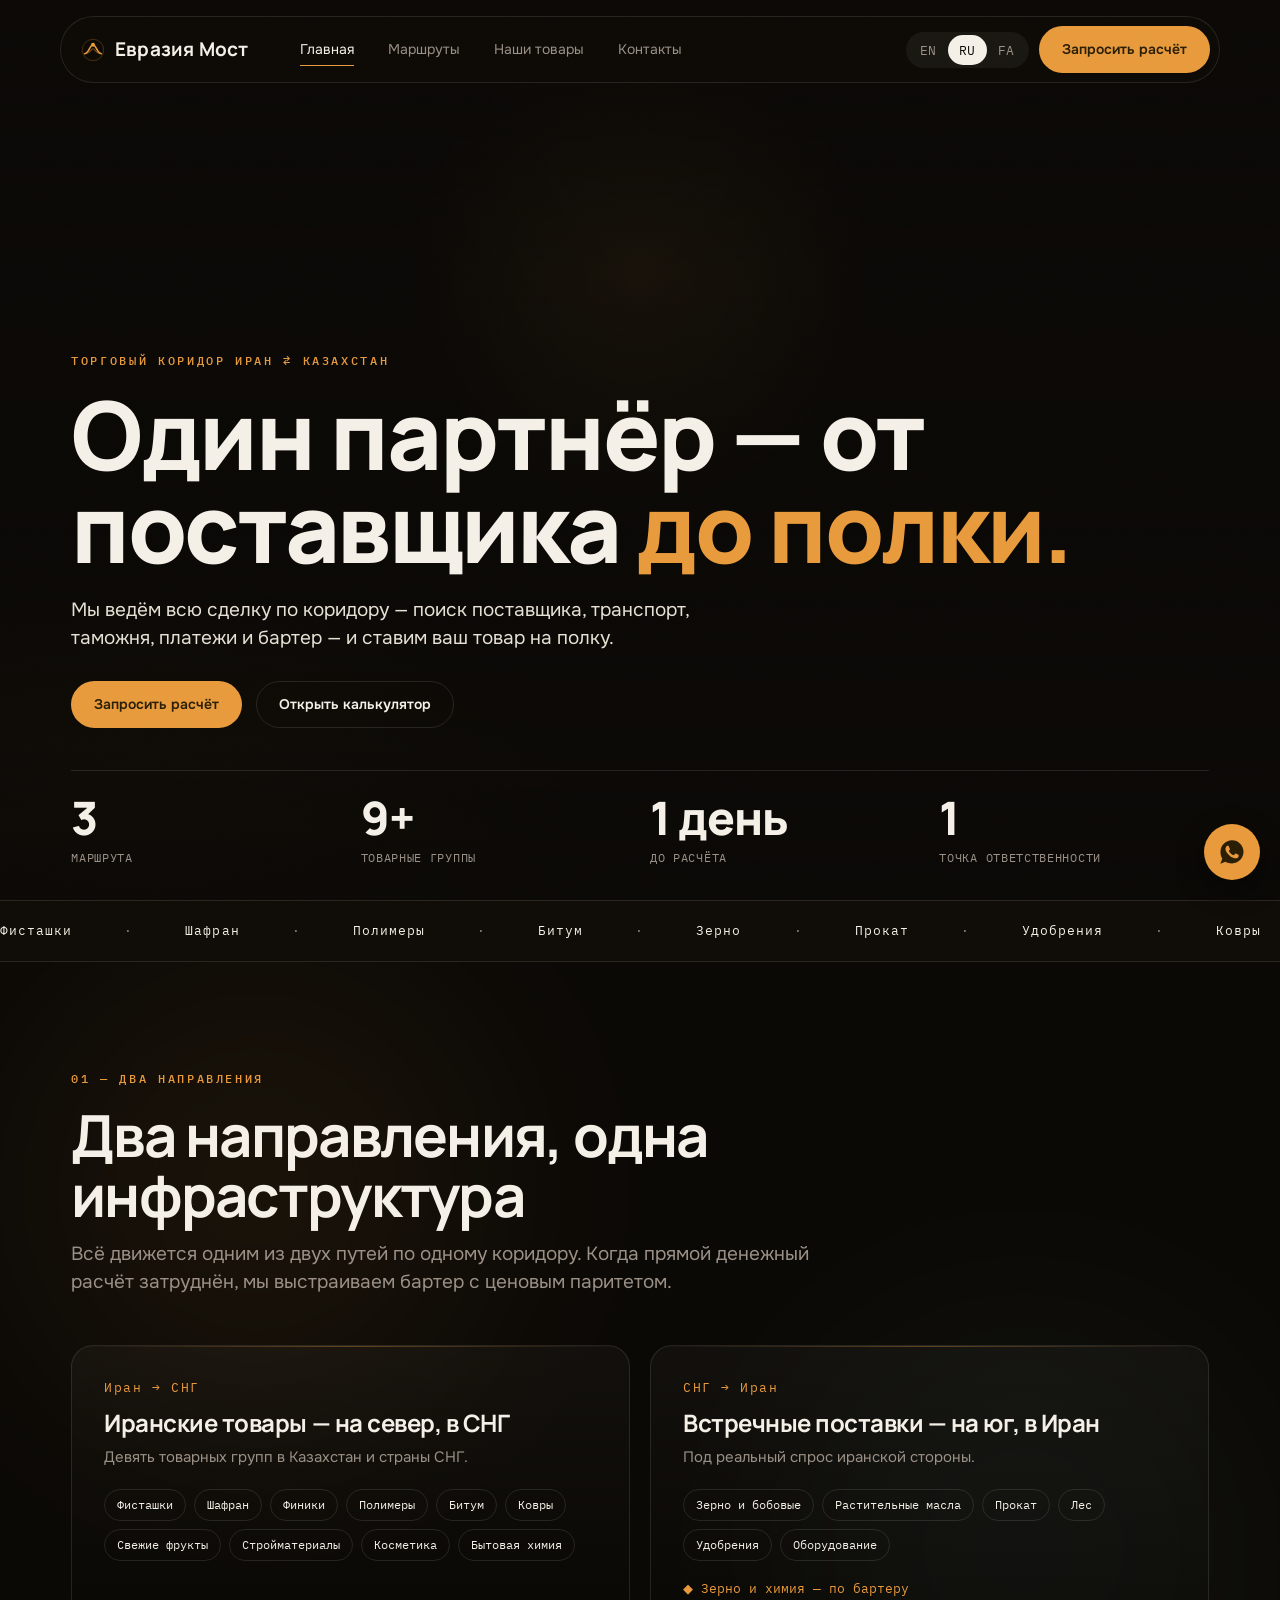
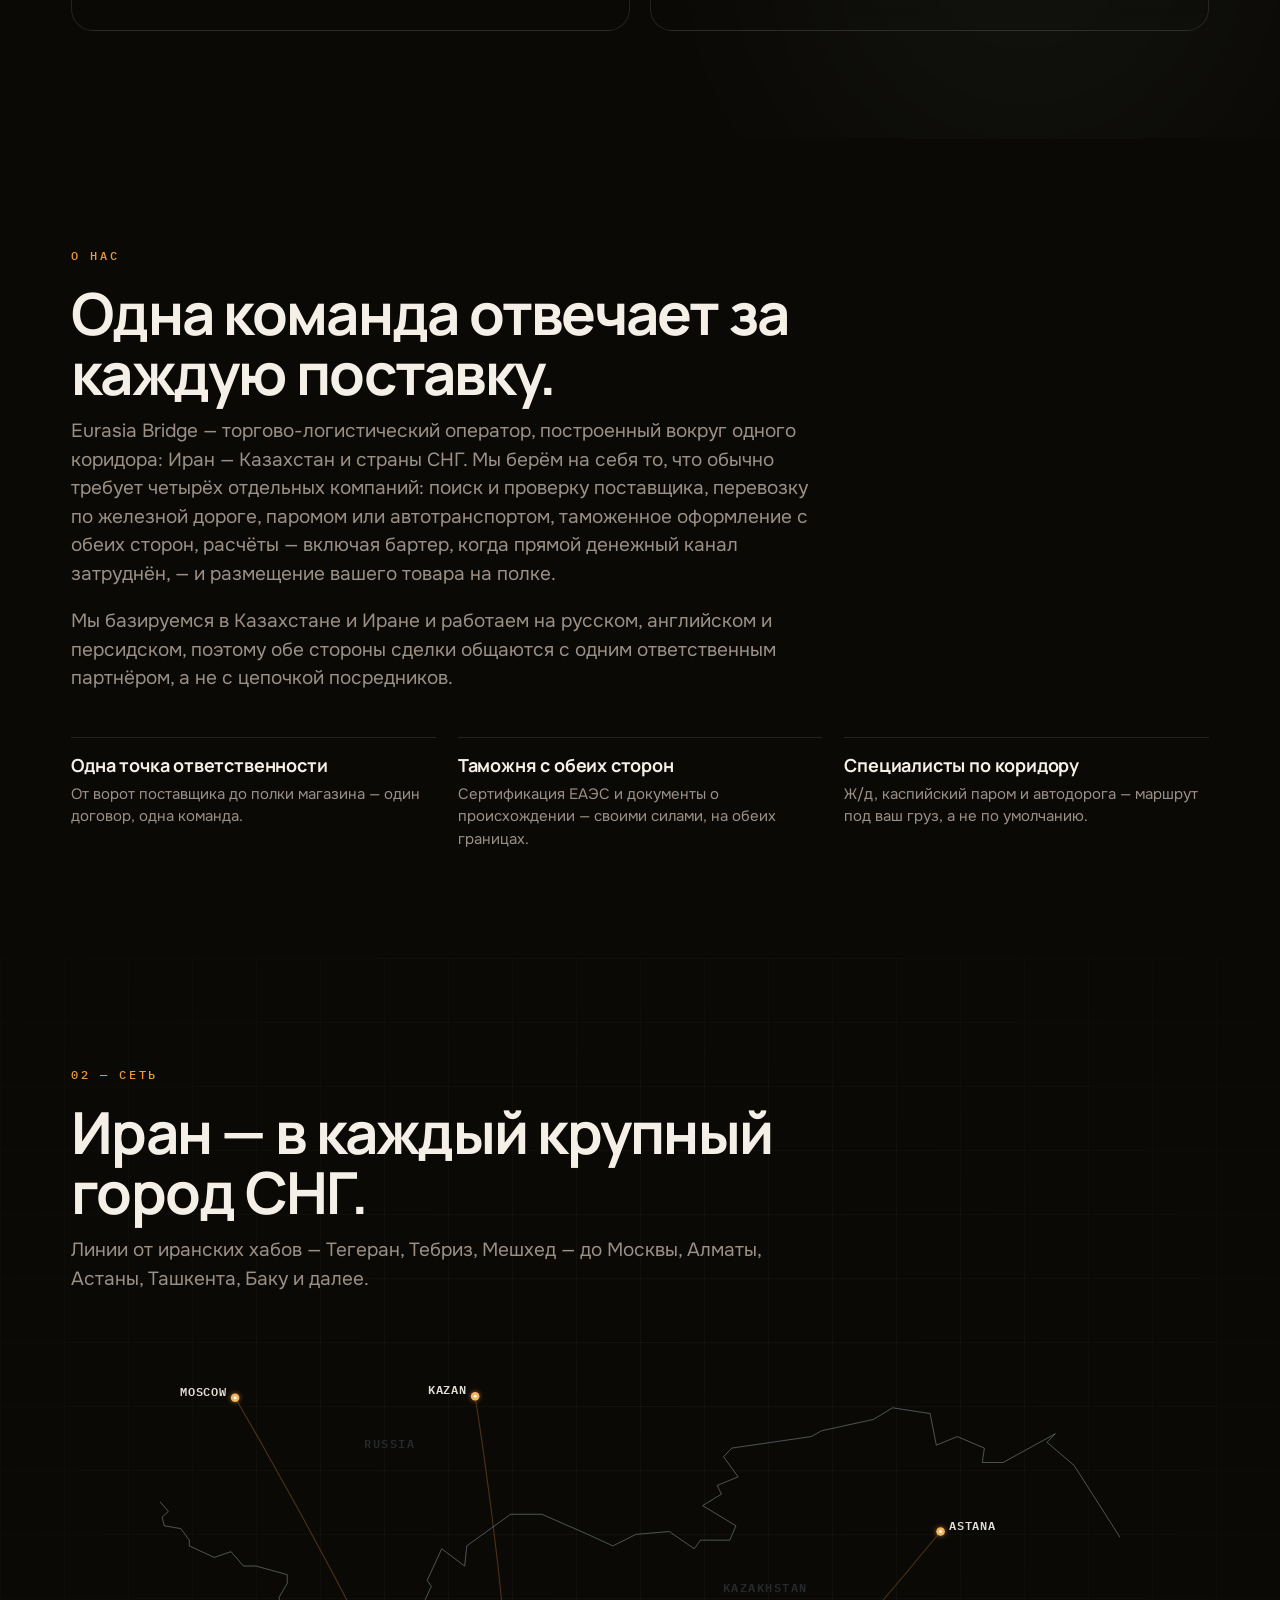
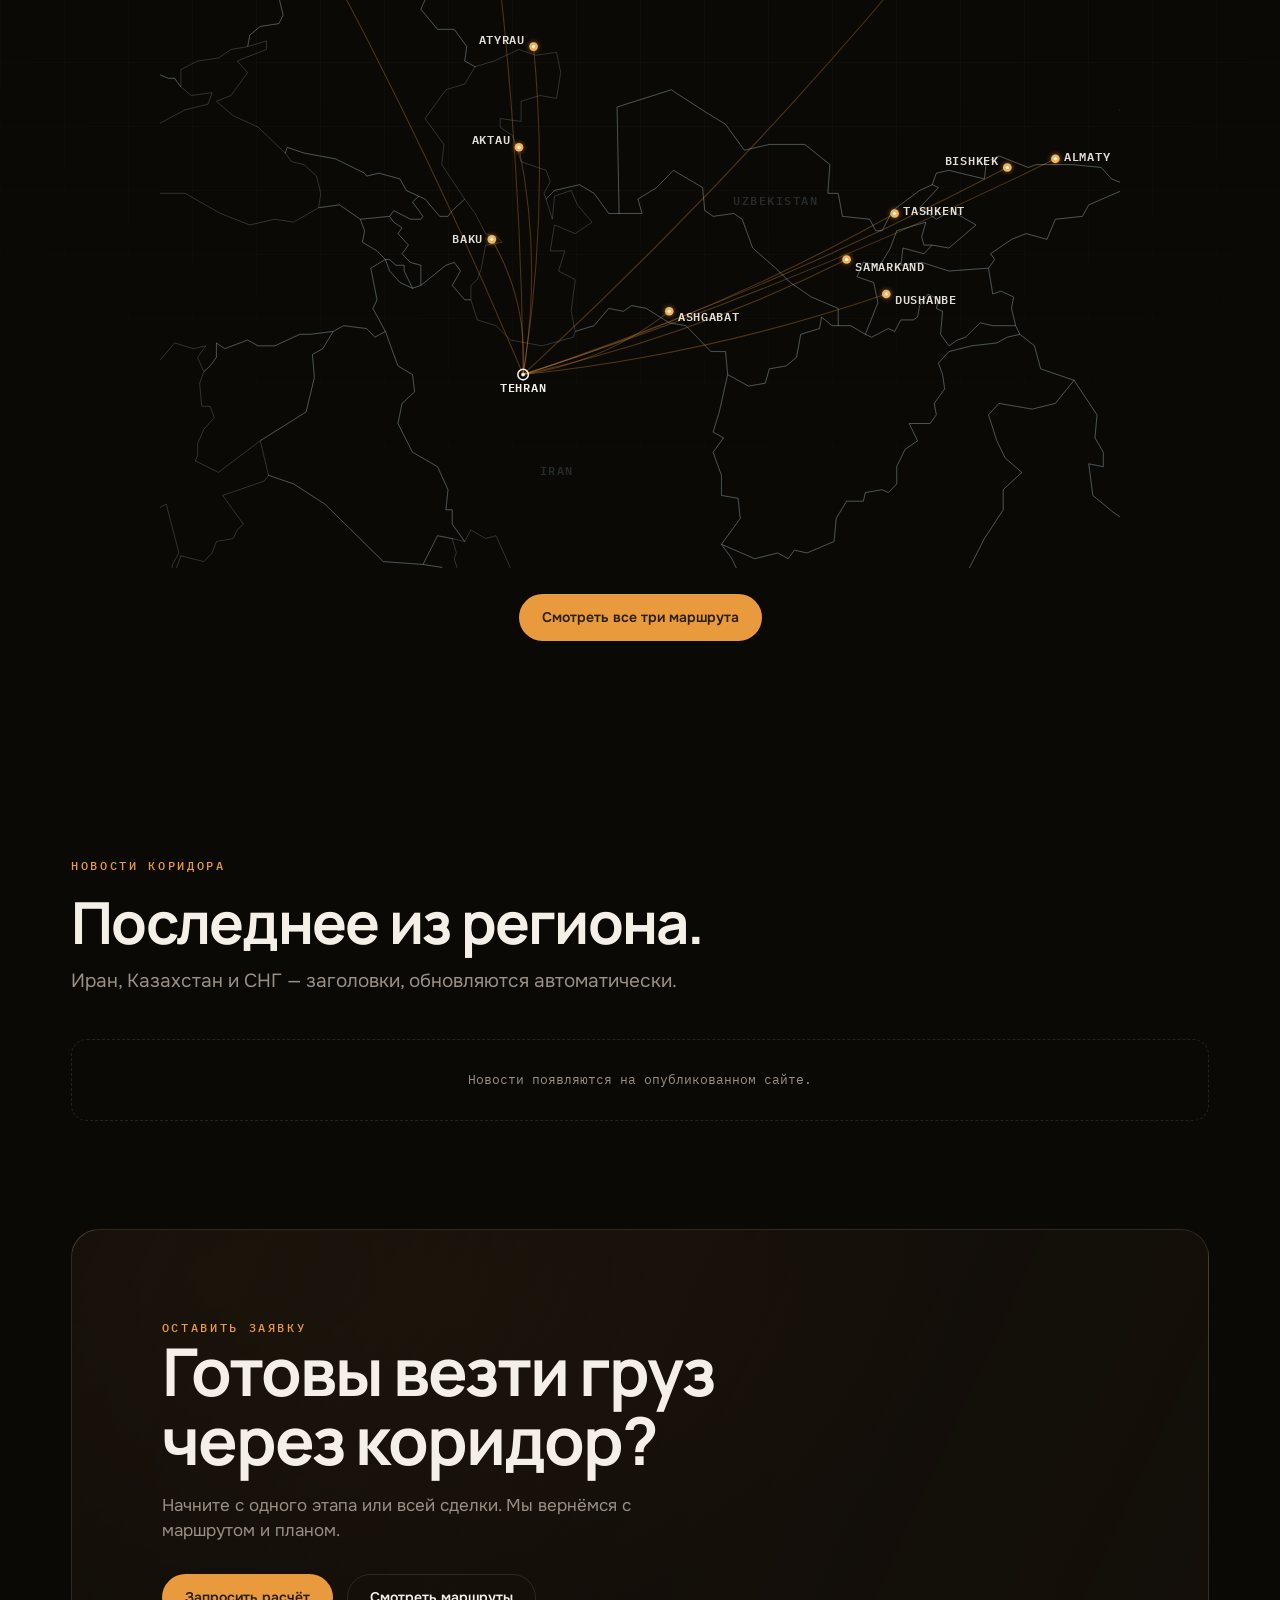
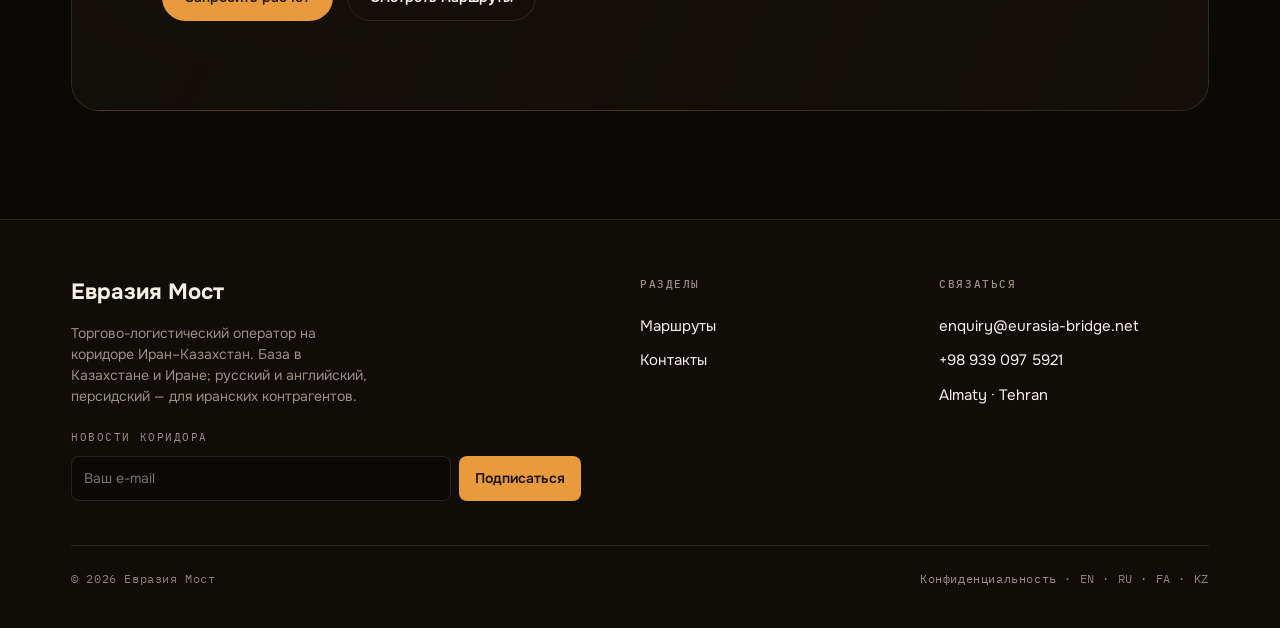
==== index.html @ a3f91464 "Remove Aktau from footer locations line (kept on routes map as ferry port)" ====
<!doctype html>
<html lang="en" dir="ltr">
<head>
<meta charset="utf-8" />
<meta name="viewport" content="width=device-width, initial-scale=1" />
<title>Eurasia Bridge — Iran ⇄ Kazakhstan trade corridor</title>
<meta name="description" content="Eurasia Bridge — trade & logistics operator on the Iran–Kazakhstan corridor: sourcing, transport, customs, payment and barter, from supplier to shelf.">
<meta property="og:type" content="website">
<meta property="og:title" content="Eurasia Bridge — Iran ⇄ Kazakhstan trade corridor">
<meta property="og:description" content="Eurasia Bridge — trade & logistics operator on the Iran–Kazakhstan corridor: sourcing, transport, customs, payment and barter, from supplier to shelf.">
<meta property="og:locale" content="ru_RU">
<meta name="twitter:card" content="summary_large_image">
<meta property="og:url" content="https://eurasia-bridge.net/">
<link rel="canonical" href="https://eurasia-bridge.net/">
<meta property="og:image" content="https://eurasia-bridge.net/media/og-image.jpg">
<meta property="og:image:width" content="1200"><meta property="og:image:height" content="630">
<meta name="twitter:image" content="https://eurasia-bridge.net/media/og-image.jpg">
<link rel="icon" href="data:image/svg+xml,%3Csvg%20xmlns%3D%22http%3A%2F%2Fwww.w3.org%2F2000%2Fsvg%22%20viewBox%3D%220%200%2032%2032%22%3E%3Crect%20width%3D%2232%22%20height%3D%2232%22%20rx%3D%227%22%20fill%3D%22%230C0A08%22%2F%3E%3Cpath%20d%3D%22M5%2021%20C11%2021%2012%2010%2016%2010%20C20%2010%2021%2021%2027%2021%22%20stroke%3D%22%23E89A3C%22%20stroke-width%3D%222.4%22%20fill%3D%22none%22%20stroke-linecap%3D%22round%22%2F%3E%3Ccircle%20cx%3D%2216%22%20cy%3D%2210%22%20r%3D%222.6%22%20fill%3D%22%23E89A3C%22%2F%3E%3C%2Fsvg%3E">
<link rel="preconnect" href="https://fonts.googleapis.com">
<link rel="preconnect" href="https://fonts.gstatic.com" crossorigin>
<link href="https://fonts.googleapis.com/css2?family=Manrope:wght@500;600;700;800&family=Onest:wght@400;500;600;700;800&family=Vazirmatn:wght@400;600;800&family=IBM+Plex+Mono:wght@400;500&display=swap" rel="stylesheet">
<link rel="stylesheet" href="styles.css?v=13">
<script type="application/ld+json">
{"@context":"https://schema.org","@type":"Organization","name":"Eurasia Bridge","url":"https://eurasia-bridge.net/","logo":"https://eurasia-bridge.net/media/og-image.jpg","image":"https://eurasia-bridge.net/media/og-image.jpg","description":"Trade & logistics operator on the Iran–Kazakhstan corridor — sourcing, transport, customs, payment and barter, from supplier to shelf.","email":"enquiry@eurasia-bridge.net","areaServed":["KZ","IR","RU","UZ","AZ","TM"]}
</script>
</head>
<body>
<div class="curtain"><span></span><span></span><span></span><span></span><span></span><span></span></div>
<div class="grain"></div>
<div class="cursor-glow"></div>

<nav class="nav"><div class="pill">
  <a class="brand" href="index.html" aria-label="Eurasia Bridge — home" style="text-decoration:none">
    <svg class="mark" viewBox="0 0 24 24" fill="none"><path d="M2 16 C7 16 8 8 12 8 C16 8 17 16 22 16" stroke="#E89A3C" stroke-width="2.2" stroke-linecap="round"/><circle cx="12" cy="8" r="2.2" fill="#E89A3C"/></svg>
    <span class="full" data-i18n="brand">Eurasia Bridge</span>
  </a>
  <div class="navlinks">
    <a href="index.html" class="active" data-i18n="nav_home">Home</a>
    <a href="routes.html" data-i18n="nav_routes">Routes</a>
    
    <a href="listings.html" data-i18n="nav_cargo">Cargo</a>
    <a href="contact.html" data-i18n="nav_contact">Contact</a>
  </div>
  <div class="nav-right">
    <div class="langsw" role="group" aria-label="Language">
      <button data-lang="en" class="on">EN</button><button data-lang="ru">RU</button><button data-lang="fa">FA</button>
    </div>
    <a class="btn btn-gold" href="contact.html" data-i18n="cta_quote">Get a route quote</a>
  </div>
</div></nav>

<!-- VIDEO HERO -->
<header class="vhero">
  <video autoplay muted loop playsinline preload="metadata"><source src="media/corridor-truck-eu.mp4" type="video/mp4"></video>
  <div class="vhero-veil"></div>
  <div class="wrap vhero-inner">
    <div class="eyebrow" data-i18n="h_eyebrow">The Iran ⇄ Kazakhstan trade corridor</div>
    <h1 class="vhero-h1"><span data-i18n="h_l1">One partner,</span> <span data-i18n="h_l2">from the supplier</span> <span class="gold" data-i18n="h_l3">to the shelf.</span></h1>
    <p class="sub" data-i18n="h_sub">We run the whole transaction across the corridor — sourcing, transport, customs, payment, and barter — and put your goods on the shelf.</p>
    <div class="cta-row">
      <a class="btn btn-gold" href="contact.html" data-i18n="cta_quote">Get a route quote</a>
      <a class="btn btn-ghost" href="routes.html#calculator" data-i18n="h_cta1">Open the route calculator</a>
    </div>
    <div class="vhero-stats">
      <div class="vstat"><div class="n" data-i18n="st1n">3</div><div class="l" data-i18n="st1l">routes</div></div>
      <div class="vstat"><div class="n">9+</div><div class="l" data-i18n="vb_groups">product groups</div></div>
      <div class="vstat"><div class="n" data-i18n="st2n">1 day</div><div class="l" data-i18n="st2l">to a quote</div></div>
      <div class="vstat"><div class="n" data-i18n="st3n">1</div><div class="l" data-i18n="st3l">point of accountability</div></div>
    </div>
  </div>
  <div class="scrollcue"><span data-i18n="scroll">Scroll</span><span class="l"></span></div>
</header>

<!-- STRIP -->
<div class="strip"><div class="row">
  <span data-i18n="strip1">Pistachios</span>·<span data-i18n="strip2">Saffron</span>·<span data-i18n="strip3">Polymers</span>·<span data-i18n="strip4">Bitumen</span>·<span data-i18n="strip5">Grain</span>·<span data-i18n="strip6">Rolled metal</span>·<span data-i18n="strip7">Fertilisers</span>·<span data-i18n="strip8">Carpets</span>·
  <span data-i18n="strip1">Pistachios</span>·<span data-i18n="strip2">Saffron</span>·<span data-i18n="strip3">Polymers</span>·<span data-i18n="strip4">Bitumen</span>·<span data-i18n="strip5">Grain</span>·<span data-i18n="strip6">Rolled metal</span>·<span data-i18n="strip7">Fertilisers</span>·<span data-i18n="strip8">Carpets</span>·
</div></div>

<!-- DIRECTIONS -->
<section class="band sec-anim">
  <div class="bg bg-aurora"></div>
  <div class="wrap">
  <div class="sec-head reveal">
    <div class="eyebrow" data-i18n="dir_eyebrow">01 — Two directions</div>
    <h2 data-i18n="dir_title">Two directions, one infrastructure</h2>
    <p data-i18n="dir_sub">Everything flows one of two ways through the same corridor. When a clean cash channel is hard, we structure barter with priced parity.</p>
  </div>
  <div class="grid-2" style="margin-top:48px">
    <div class="card reveal">
      <div class="arrow" data-i18n="d_iran">Iran → CIS</div>
      <h3 data-i18n="dir1_h">Iranian goods, north into the CIS</h3>
      <p data-i18n="dir1_p">Nine product groups into Kazakhstan and the wider CIS.</p>
      <div class="chips">
        <span data-i18n="g_pist">Pistachios</span><span data-i18n="g_saf">Saffron</span><span data-i18n="g_dates">Dates</span>
        <span data-i18n="g_poly">Polymers</span><span data-i18n="g_bit">Bitumen</span><span data-i18n="g_carp">Carpets</span>
        <span data-i18n="g_produce">Fresh produce</span><span data-i18n="g_constr">Construction</span><span data-i18n="g_cosm">Cosmetics</span><span data-i18n="g_hh">Household chemicals</span>
      </div>
    </div>
    <div class="card reveal d1">
      <div class="arrow" data-i18n="d_cis">CIS → Iran</div>
      <h3 data-i18n="dir2_h">Counter-shipments, south to Iran</h3>
      <p data-i18n="dir2_p">Matched to what the Iranian side actually demands.</p>
      <div class="chips">
        <span data-i18n="g_grain">Grain & pulses</span><span data-i18n="g_oil">Vegetable oils</span><span data-i18n="g_metal">Rolled metal</span>
        <span data-i18n="g_timber">Timber</span><span data-i18n="g_fert">Fertilisers</span><span data-i18n="g_equip">Equipment</span>
      </div>
      <div class="barter" data-i18n="barter">◆ Grain & chemicals — barter-eligible</div>
    </div>
  </div>
  </div>
</section>

<!-- WHO WE ARE -->
<section class="band sec-anim"><div class="wrap">
  <div class="sec-head reveal">
    <div class="eyebrow" data-i18n="ab_eyebrow">Who we are</div>
    <h2 data-i18n="ab_title">One team standing behind every shipment.</h2>
    <p data-i18n="ab_p1">Eurasia Bridge is a trade and logistics operator built around one corridor — Iran to Kazakhstan and the wider CIS. We handle the parts that usually take four separate companies: finding and vetting the supplier, moving the cargo by rail, ferry or road, clearing customs on both sides, settling payment — including barter where a clean cash channel is hard — and placing your goods on the shelf.</p>
    <p data-i18n="ab_p2" style="margin-top:1em">We are based in Kazakhstan and Iran and work in Russian, English and Persian, so both sides of the deal speak to one accountable partner instead of a chain of handoffs.</p>
  </div>
  <div class="grid-3 reveal" style="margin-top:44px">
    <div class="ab-point"><h4 data-i18n="ab_pt1_h">One point of accountability</h4><p data-i18n="ab_pt1_p">From the supplier's gate to the retail shelf — one contract, one team.</p></div>
    <div class="ab-point"><h4 data-i18n="ab_pt2_h">Both-sides customs</h4><p data-i18n="ab_pt2_p">EAEU certification and origin paperwork handled in-house, on both borders.</p></div>
    <div class="ab-point"><h4 data-i18n="ab_pt3_h">Corridor specialists</h4><p data-i18n="ab_pt3_p">Rail, Caspian ferry and road — the route chosen for your cargo, not a default.</p></div>
  </div>
  <!-- TODO (client / legal): add only VERIFIABLE facts here if wanted — year founded, registered entity name + BIN, real offices, track record. Do not add any claim you cannot prove. -->
</div></section>

<!-- THE NETWORK (globe) -->
<section class="band sec-anim network">
  <div class="bg bg-grid"></div>
  <div class="wrap">
    <div class="sec-head reveal">
      <div class="eyebrow" data-i18n="net_eyebrow">02 — The network</div>
      <h2 data-i18n="net_title">Iran to every major CIS city.</h2>
      <p data-i18n="net_sub">Lanes from Iranian hubs — Tehran, Tabriz, Mashhad — to Moscow, Almaty, Astana, Tashkent, Baku and beyond. Drag the globe to explore.</p>
    </div>
    <!--MAP-->
    <div class="corridor-map-wrap reveal">
<svg viewBox="0 0 1001 870" class="corridor-map" role="img" aria-label="Map of Eurasia Bridge destination cities across the CIS, served from Iran." xmlns="http://www.w3.org/2000/svg">
  <path d="M1162 264 L1144.6 285 L1127.2 285 L1125.1 315 L1114.2 330 L1070.7 321 L1055.4 375 L1042.4 381 L1001 393 L1020.6 444 L1005.4 453 L1007.5 471 L992.3 465 L981.4 453 L951 450 L914 450 L905.3 453 L874.8 441 L861.7 447 L859.6 465 L822.6 456 L809.5 459 L805.2 471 L792.1 477 L763.8 498 L752.9 519 L746.4 519 L739.9 507 L711.6 504 L707.2 480 L696.4 480 L698.5 450 L672.4 429 L635.4 429 L609.3 435 L589.7 408 L570.1 396 L537.5 375 L533.2 372 L476.6 390 L478.7 501 L467.9 501 L452.6 480 L437.4 471 L411.3 477 L402.6 486 L400.4 480 L406.9 468 L402.6 456 L376.5 447 L367.8 420 L354.7 411 L354.7 402 L376.5 405 L376.5 384 L396.1 378 L413.5 381 L417.8 354 L413.5 333 L391.7 336 L374.3 330 L348.2 342 L328.6 348 L317.7 342 L319.9 327 L306.8 309 L289.4 309 L272 288 L282.9 264 L278.5 258 L293.8 225 L317.7 243 L319.9 222 L365.6 189 L398.2 189 L446.1 210 L472.2 222 L496.2 210 L531 207 L557.1 225 L563.6 216 L594.1 216 L600.6 201 L565.8 180 L585.4 168 L581 159 L602.8 150 L587.6 129 L596.3 120 L679 108 L689.8 102 L744.2 90 L763.8 78 L803 84 L809.5 117 L831.3 108 L859.6 120 L857.4 135 L879.2 135 L933.6 105 L924.9 114 L953.1 138 L1001 213 L1014.1 198 L1042.4 216 L1075 207 L1085.9 213 L1096.8 231 L1112 237 L1120.7 249 L1149 246 L1162 264 M478.7 501 L476.6 390 L533.2 372 L537.5 375 L570.1 396 L589.7 408 L609.3 435 L635.4 429 L672.4 429 L698.5 450 L696.4 480 L707.2 480 L711.6 504 L739.9 507 L746.4 519 L752.9 519 L763.8 498 L792.1 477 L805.2 471 L811.7 474 L792.1 495 L809.5 507 L824.8 498 L850.9 513 L822.6 537 L805.2 534 L796.5 534 L794.3 525 L798.6 510 L768.2 519 L761.6 537 L750.8 555 L733.4 552 L726.8 567 L744.2 573 L748.6 594 L735.5 627 L720.3 618 L707.2 618 L707.2 600 L679 588 L657.2 573 L642 558 L618 537 L607.1 507 L598.4 501 L576.7 504 L568 498 L565.8 474 L535.3 456 L517.9 474 L498.3 486 L502.7 501 L478.7 501 M328.6 348 L317.7 366 L298.1 372 L276.4 402 L296 429 L293.8 450 L317.7 486 L304.7 498 L300.3 504 L291.6 504 L276.4 486 L269.8 483 L256.8 477 L250.3 465 L228.5 459 L215.4 462 L213.3 459 L182.8 444 L150.2 438 L132.7 432 L130.6 438 L102.3 411 L76.2 399 L58.8 384 L74 378 L91.4 354 L80.5 342 L111 330 L111 321 L91.4 327 L93.6 315 L104.5 306 L124 303 L128.4 294 L124 276 L132.7 261 L132.7 252 L100.1 243 L87 243 L74 228 L56.6 234 L30.5 222 L30.5 216 L21.8 204 L4.4 201 L2.2 192 L8.7 186 L-4.4 171 L-28.3 174 L-34.8 171 L-39.2 177 L-47.9 177 L-54.4 159 L-58.8 147 L-54.4 144 L-37 147 L-28.3 138 L-34.8 132 L-50.1 126 L-47.9 120 L-56.6 114 L-69.6 96 L-65.3 87 L-67.5 72 L-89.2 66 L-100.1 69 L-104.5 63 L-126.2 54 L-132.7 36 L-134.9 24 L-145.8 15 L-137.1 6 L-143.6 -21 L-128.4 -39 L-130.6 -45 L-106.6 -60 L-128.4 -75 L-82.7 -114 L-63.1 -132 L-54.4 -147 L-87 -168 L-78.3 -186 L-97.9 -207 L-82.7 -234 L-106.6 -267 L-87 -291 L-121.9 -312 L-117.5 -333 L-100.1 -336 L-63.1 -348 L-41.3 -357 L-4.4 -339 L54.4 -333 L137.1 -297 L154.5 -285 L154.5 -264 L130.6 -249 L95.7 -240 L-2.2 -264 L-17.4 -258 L17.4 -237 L19.6 -222 L19.6 -192 L47.9 -183 L65.3 -174 L67.5 -189 L54.4 -204 L69.6 -213 L121.9 -195 L139.3 -204 L126.2 -225 L176.3 -255 L195.9 -252 L215.4 -243 L228.5 -264 L211.1 -282 L222 -300 L206.7 -318 L267.7 -309 L278.5 -291 L252.4 -288 L252.4 -270 L267.7 -261 L302.5 -267 L306.8 -285 L352.5 -300 L428.7 -327 L446.1 -324 L424.3 -306 L450.5 -303 L465.7 -312 L507 -315 L539.7 -327 L563.6 -309 L589.7 -327 L565.8 -345 L578.8 -357 L642 -345 L672.4 -336 L750.8 -303 L766 -318 L744.2 -333 L742.1 -342 L715.9 -345 L724.6 -357 L711.6 -381 L711.6 -390 L750.8 -417 L766 -444 L781.2 -450 L840 -444 L844.3 -426 L822.6 -402 L837.8 -393 L844.3 -372 L840 -330 L863.9 -312 L853 -291 L811.7 -249 L835.6 -246 L844.3 -255 L868.3 -264 L874.8 -279 L894.4 -294 L881.3 -309 L890 -330 L866.1 -333 L861.7 -348 L879.2 -378 L850.9 -402 L890 -423 L885.7 -444 L896.6 -447 L907.4 -429 L898.7 -399 L922.7 -396 L911.8 -417 L948.8 -429 L994.5 -429 L1033.7 -414 L1014.1 -438 L1011.9 -468 L1051.1 -477 L1103.3 -474 L1149 -477 L1131.6 -495 L1157.7 -513 L1181.6 -513 L1225.2 -528 L1281.7 -534 L1288.3 -540 L1347 -543 L1364.4 -537 L1412.3 -552 L1453.7 -552 L1458 -567 L1479.8 -579 L1532 -591 L1569 -582 L1538.5 -573 L1588.6 -570 L1592.9 -555 L1614.7 -561 L1677.8 -561 L1725.7 -546 L1743.1 -534 L1738.7 -519 L1714.8 -510 L1658.2 -495 L1640.8 -486 L1666.9 -480 L1699.6 -474 L1719.1 -480 L1730 -459 L1740.9 -468 L1775.7 -474 L1845.4 -468 L1849.7 -453 L1941.1 -450 L1943.3 -471 L1989 -468 L2023.8 -468 L2058.6 -450 L2069.5 -432 L2056.4 -420 L2082.5 -396 L2117.4 -384 L2139.1 -414 L2173.9 -402 L2210.9 -411 L2252.3 -399 L2267.5 -408 L2304.5 -405 L2287.1 -432 L2317.6 -444 L2513.4 -426 L2533 -408 L2589.6 -384 L2676.6 -390 L2720.2 -387 L2737.6 -375 L2735.4 -351 L2761.5 -342 L2792 -348 L2831.1 -351 L2870.3 -345 L2911.7 -348 L2950.8 -321 L2976.9 -330 L2959.5 -351 L2970.4 -363 L3037.9 -354 L3083.6 -357 L3146.7 -342 L3177.1 -330 L3177.1 -210 L3148.9 -195 L3120.6 -198 L3140.1 -183 L3153.2 -159 L3164.1 -150 L3166.3 -138 L3159.7 -129 L3120.6 -135 L3059.6 -114 L3040 -111 L3007.4 -90 L2974.8 -69 L2966.1 -57 L2935.6 -78 L2879 -54 L2868.1 -66 L2848.5 -51 L2818.1 -57 L2811.6 -36 L2785.4 -6 L2787.6 6 L2811.6 12 L2809.4 54 L2787.6 57 L2778.9 81 L2787.6 93 L2750.6 111 L2741.9 144 L2709.3 150 L2702.7 183 L2672.3 210 L2663.6 189 L2654.9 144 L2641.8 78 L2652.7 36 L2672.3 18 L2672.3 6 L2707.1 -3 L2746.3 -39 L2783.3 -69 L2822.4 -93 L2839.8 -138 L2813.7 -135 L2800.7 -108 L2744.1 -75 L2726.7 -114 L2670.1 -102 L2615.7 -54 L2633.1 -33 L2585.2 -27 L2552.6 -24 L2552.6 -45 L2520 -51 L2491.7 -36 L2426.4 -39 L2354.6 -30 L2284.9 27 L2200.1 99 L2234.9 102 L2245.8 120 L2267.5 126 L2280.6 111 L2304.5 114 L2335 147 L2337.2 174 L2319.7 204 L2317.6 240 L2308.9 288 L2276.2 330 L2267.5 351 L2239.2 387 L2208.8 420 L2195.7 438 L2165.2 456 L2152.2 456 L2139.1 441 L2108.7 462 L2106.5 474 L2102.1 468 L2102.1 453 L2113 453 L2117.4 417 L2110.8 390 L2130.4 381 L2156.5 387 L2171.8 357 L2178.3 324 L2187 312 L2197.9 285 L2163.1 294 L2143.5 306 L2110.8 306 L2102.1 279 L2076 258 L2039 246 L2030.3 219 L2021.6 198 L2015.1 186 L1999.9 156 L1982.4 144 L1949.8 135 L1919.3 138 L1893.2 141 L1875.8 156 L1886.7 165 L1886.7 180 L1875.8 192 L1856.2 222 L1856.2 237 L1825.8 255 L1799.7 243 L1773.5 246 L1762.7 237 L1749.6 234 L1717 255 L1688.7 258 L1669.1 267 L1640.8 261 L1621.2 261 L1608.2 246 L1586.4 231 L1564.6 228 L1536.3 231 L1516.8 237 L1486.3 225 L1481.9 201 L1455.8 195 L1436.2 192 L1412.3 180 L1388.4 210 L1397.1 228 L1377.5 249 L1344.8 240 L1323.1 240 L1307.8 225 L1286.1 225 L1266.5 216 L1233.9 231 L1192.5 255 L1170.8 261 L1162 264 L1149 246 L1120.7 249 L1112 237 L1096.8 231 L1085.9 213 L1075 207 L1042.4 216 L1014.1 198 L1001 213 L953.1 138 L924.9 114 L933.6 105 L879.2 135 L857.4 135 L859.6 120 L831.3 108 L809.5 117 L803 84 L763.8 78 L744.2 90 L689.8 102 L679 108 L596.3 120 L587.6 129 L602.8 150 L581 159 L585.4 168 L565.8 180 L600.6 201 L594.1 216 L563.6 216 L557.1 225 L531 207 L496.2 210 L472.2 222 L446.1 210 L398.2 189 L365.6 189 L319.9 222 L317.7 243 L293.8 225 L278.5 258 L282.9 264 L272 288 L289.4 309 L306.8 309 L319.9 327 L317.7 342 L328.6 348 M-13.1 360 L-6.5 354 L8.7 360 L15.2 360 L19.6 366 L21.8 369 L32.6 378 L54.4 375 L50.1 387 L26.1 393 L-2.2 408 L-15.2 402 L-10.9 390 L-32.6 381 L-30.5 375 L-8.7 363 L-13.1 360 M383 1014 L387.3 1011 L387.3 1020 L404.8 1014 L422.2 1014 L435.2 1017 L450.5 996 L465.7 978 L480.9 957 L485.3 969 L487.5 993 L476.6 993 L474.4 1011 L478.7 1017 L467.9 1023 L467.9 1035 L461.3 1047 L461.3 1059 L457 1065 L391.7 1050 L383 1020 L383 1014 M365.6 996 L363.4 975 L369.9 960 L376.5 957 L383 966 L383 984 L378.6 1002 L372.1 1002 L365.6 996 M304.7 840 L309 855 L306.8 861 L313.4 882 L298.1 885 L293.8 870 L274.2 867 L289.4 837 L304.7 840 M113.2 774 L104.5 738 L152.3 708 L161 672 L158.9 648 L169.7 642 L180.6 624 L191.5 618 L215.4 621 L224.1 630 L235 624 L248.1 660 L263.3 669 L265.5 687 L252.4 699 L248.1 720 L263.3 750 L289.4 765 L300.3 789 L298.1 810 L304.7 810 L304.7 825 L317.7 843 L304.7 840 L289.4 837 L274.2 867 L232.8 864 L171.9 804 L139.3 783 L113.2 774 M1377.5 891 L1379.7 903 L1373.1 909 L1373.1 927 L1357.9 921 L1329.6 942 L1331.8 960 L1318.7 984 L1318.7 999 L1307.8 1023 L1290.4 1017 L1290.4 1050 L1286.1 1059 L1288.3 1071 L1277.4 1080 L1264.3 1032 L1260 1032 L1255.6 1050 L1244.7 1035 L1251.3 1017 L1260 1017 L1270.9 990 L1257.8 987 L1238.2 987 L1216.5 981 L1214.3 960 L1205.6 960 L1188.2 948 L1179.5 966 L1194.7 984 L1181.6 993 L1177.3 1005 L1190.3 1014 L1186 1032 L1194.7 1053 L1196.9 1077 L1194.7 1089 L1179.5 1089 L1153.3 1095 L1153.3 1119 L1142.5 1134 L1112 1155 L1085.9 1191 L1070.7 1209 L1048.9 1230 L1048.9 1242 L1038 1251 L1018.4 1260 L1007.5 1263 L1001 1287 L1005.4 1326 L1007.5 1350 L998.8 1377 L998.8 1428 L985.8 1431 L977.1 1455 L983.6 1464 L964 1473 L955.3 1491 L946.6 1500 L927 1473 L916.1 1431 L907.4 1401 L900.9 1386 L890 1359 L883.5 1320 L879.2 1302 L859.6 1260 L850.9 1203 L844.3 1164 L844.3 1128 L840 1098 L809.5 1116 L794.3 1113 L766 1077 L774.7 1065 L768.2 1056 L744.2 1029 L757.3 1008 L805.2 1008 L800.8 984 L789.9 969 L787.8 945 L772.5 933 L796.5 900 L822.6 903 L844.3 870 L859.6 840 L879.2 810 L879.2 789 L898.7 771 L881.3 756 L872.6 738 L863.9 711 L874.8 699 L909.6 705 L933.6 699 L953.1 675 L977.1 711 L974.9 735 L983.6 750 L983.6 765 L968.4 762 L972.7 795 L994.5 813 L1025 834 L1011.9 849 L1003.2 876 L1025 888 L1044.5 903 L1072.8 918 L1103.3 924 L1116.4 939 L1131.6 942 L1157.7 948 L1177.3 948 L1179.5 936 L1175.1 918 L1177.3 903 L1190.3 897 L1192.5 921 L1192.5 927 L1212.1 939 L1227.3 933 L1244.7 936 L1262.2 936 L1264.3 915 L1255.6 906 L1273 903 L1292.6 882 L1318.7 861 L1336.1 870 L1351.4 855 L1362.3 876 L1353.5 888 L1377.5 891 M953.1 675 L933.6 699 L909.6 705 L874.8 699 L863.9 711 L872.6 738 L881.3 756 L898.7 771 L879.2 789 L879.2 810 L859.6 840 L844.3 870 L822.6 903 L796.5 900 L772.5 933 L787.8 945 L789.9 969 L800.8 984 L805.2 1008 L757.3 1008 L744.2 1029 L726.8 1023 L720.3 999 L705.1 978 L663.7 984 L628.9 984 L598.4 987 L607.1 954 L637.6 936 L635.4 924 L626.7 918 L624.5 891 L605 879 L596.3 861 L585.4 846 L620.2 861 L644.1 855 L655 861 L661.5 852 L674.6 855 L702.9 843 L705.1 819 L715.9 801 L733.4 801 L735.5 792 L752.9 789 L759.5 792 L768.2 783 L768.2 765 L776.9 747 L789.9 738 L781.2 720 L803 720 L809.5 711 L807.3 699 L818.2 684 L816 669 L811.7 657 L822.6 645 L846.5 639 L872.6 636 L883.5 630 L896.6 627 L911.8 639 L918.3 663 L953.1 675 M707.2 618 L720.3 618 L735.5 627 L742.1 630 L759.5 621 L766 624 L772.5 612 L785.6 612 L789.9 609 L792.1 597 L800.8 585 L811.7 591 L809.5 600 L816 603 L813.9 627 L822.6 639 L831.3 633 L840 630 L855.2 615 L868.3 618 L892.2 618 L896.6 627 L883.5 630 L872.6 636 L846.5 639 L822.6 645 L811.7 657 L816 669 L818.2 684 L807.3 699 L809.5 711 L803 720 L781.2 720 L789.9 738 L776.9 747 L768.2 765 L768.2 783 L759.5 792 L752.9 789 L735.5 792 L733.4 801 L715.9 801 L705.1 819 L702.9 843 L674.6 855 L661.5 852 L655 861 L644.1 855 L620.2 861 L585.4 846 L605 819 L602.8 798 L585.4 795 L585.4 774 L576.7 750 L587.6 735 L576.7 729 L583.2 708 L591.9 669 L613.7 681 L631.1 678 L635.4 663 L652.8 660 L663.7 651 L668.1 627 L687.7 621 L689.8 609 L700.7 618 L707.2 618 M735.5 627 L748.6 594 L744.2 573 L726.8 567 L733.4 552 L750.8 555 L761.6 537 L768.2 519 L798.6 510 L794.3 525 L796.5 534 L805.2 534 L796.5 543 L774.7 537 L772.5 555 L794.3 552 L822.6 561 L863.9 558 L868.3 585 L877 582 L890 588 L887.9 600 L892.2 618 L868.3 618 L855.2 615 L840 630 L831.3 633 L822.6 639 L813.9 627 L816 603 L809.5 600 L811.7 591 L800.8 585 L792.1 597 L789.9 609 L785.6 612 L772.5 612 L766 624 L759.5 621 L742.1 630 L735.5 627 M805.2 471 L809.5 459 L822.6 456 L859.6 465 L861.7 447 L874.8 441 L905.3 453 L914 450 L951 450 L981.4 453 L992.3 465 L1007.5 471 L1003.2 477 L968.4 492 L961.8 504 L933.6 507 L924.9 528 L903.1 522 L887.9 528 L866.1 543 L870.4 549 L863.9 558 L822.6 561 L794.3 552 L772.5 555 L774.7 537 L796.5 543 L805.2 534 L822.6 537 L850.9 513 L824.8 498 L809.5 507 L792.1 495 L811.7 474 L805.2 471 M402.6 486 L411.3 477 L437.4 471 L452.6 480 L467.9 501 L478.7 501 L502.7 501 L498.3 486 L517.9 474 L535.3 456 L565.8 474 L568 498 L576.7 504 L598.4 501 L607.1 507 L618 537 L642 558 L657.2 573 L679 588 L707.2 600 L707.2 618 L700.7 618 L689.8 609 L687.7 621 L668.1 627 L663.7 651 L652.8 660 L635.4 663 L631.1 678 L613.7 681 L591.9 669 L589.7 645 L574.5 645 L548.4 618 L531 615 L507 600 L491.8 597 L483.1 603 L467.9 600 L452.6 618 L433 624 L428.7 603 L433 570 L415.6 561 L422.2 540 L406.9 540 L411.3 513 L433 522 L450.5 510 L435.2 492 L428.7 477 L411.3 483 L409.1 507 L402.6 486 M317.7 843 L304.7 825 L304.7 810 L298.1 810 L300.3 789 L289.4 765 L263.3 750 L248.1 720 L252.4 699 L265.5 687 L263.3 669 L248.1 660 L235 624 L222 600 L226.3 591 L219.8 558 L235 549 L239.4 561 L250.3 573 L263.3 579 L272 576 L298.1 555 L306.8 552 L313.4 561 L304.7 576 L317.7 591 L324.2 591 L330.8 612 L350.4 618 L365.6 633 L398.2 639 L430.9 630 L433 624 L452.6 618 L467.9 600 L483.1 603 L491.8 597 L507 600 L531 615 L548.4 618 L574.5 645 L589.7 645 L591.9 669 L583.2 708 L576.7 729 L587.6 735 L576.7 750 L585.4 774 L585.4 795 L602.8 798 L605 819 L585.4 846 L596.3 861 L605 879 L624.5 891 L626.7 918 L635.4 924 L637.6 936 L607.1 954 L598.4 987 L557.1 978 L533.2 972 L509.2 969 L500.5 930 L489.6 927 L472.2 930 L450.5 945 L424.3 936 L402.6 912 L380.8 903 L367.8 876 L350.4 837 L339.5 840 L324.2 831 L317.7 843 M37 759 L39.2 753 L39.2 741 L45.7 726 L56.6 714 L52.2 702 L43.5 702 L41.3 678 L45.7 666 L52.2 660 L58.8 651 L58.8 636 L67.5 642 L91.4 633 L102.3 639 L119.7 639 L145.8 627 L156.7 627 L180.6 624 L169.7 642 L158.9 648 L161 672 L152.3 708 L104.5 738 L60.9 771 L37 759 M272 576 L263.3 579 L254.6 561 L254.6 555 L245.9 555 L239.4 549 L235 549 L226.3 540 L211.1 531 L213.3 519 L208.9 507 L239.4 504 L243.7 510 L252.4 516 L248.1 522 L259 534 L252.4 543 L261.1 552 L272 555 L272 576 M-126.2 54 L-104.5 63 L-100.1 69 L-89.2 66 L-67.5 72 L-65.3 87 L-69.6 96 L-56.6 114 L-47.9 120 L-50.1 126 L-34.8 132 L-28.3 138 L-37 147 L-54.4 144 L-58.8 147 L-54.4 159 L-47.9 177 L-67.5 180 L-74 186 L-74 201 L-82.7 198 L-102.3 198 L-108.8 192 L-117.5 198 L-126.2 192 L-141.4 192 L-167.6 186 L-189.3 183 L-204.6 183 L-217.6 192 L-228.5 192 L-228.5 180 L-235 165 L-222 159 L-222 147 L-228.5 135 L-228.5 123 L-206.7 123 L-185 111 L-178.4 96 L-161 84 L-163.2 72 L-150.2 66 L-126.2 54 M-47.9 177 L-39.2 177 L-34.8 171 L-28.3 174 L-4.4 171 L8.7 186 L2.2 192 L4.4 201 L21.8 204 L30.5 216 L30.5 222 L56.6 234 L74 228 L87 243 L100.1 243 L132.7 252 L132.7 261 L124 276 L128.4 294 L124 303 L104.5 306 L93.6 315 L91.4 327 L74 330 L60.9 339 L39.2 342 L21.8 351 L21.8 369 L19.6 366 L15.2 360 L8.7 360 L-6.5 354 L-13.1 360 L-15.2 357 L-50.1 351 L-50.1 339 L-71.8 342 L-78.3 360 L-95.7 381 L-106.6 375 L-115.3 381 L-126.2 375 L-119.7 372 L-115.3 363 L-111 351 L-111 348 L-106.6 345 L-104.5 348 L-91.4 351 L-87 348 L-91.4 345 L-89.2 339 L-95.7 333 L-100.1 321 L-106.6 315 L-106.6 306 L-115.3 297 L-124 294 L-141.4 285 L-154.5 288 L-161 294 L-169.7 294 L-176.3 300 L-191.5 303 L-198 309 L-208.9 300 L-222 300 L-237.2 297 L-245.9 303 L-248.1 294 L-259 288 L-254.6 276 L-248.1 267 L-243.7 270 L-250.3 255 L-230.7 231 L-219.8 228 L-217.6 219 L-228.5 192 L-217.6 192 L-204.6 183 L-189.3 183 L-167.6 186 L-141.4 192 L-126.2 192 L-117.5 198 L-108.8 192 L-102.3 198 L-82.7 198 L-74 201 L-74 186 L-67.5 180 L-47.9 177 M235 624 L224.1 630 L215.4 621 L191.5 618 L180.6 624 L156.7 627 L145.8 627 L119.7 639 L102.3 639 L91.4 633 L67.5 642 L58.8 636 L58.8 651 L52.2 660 L45.7 666 L39.2 651 L47.9 639 L34.8 642 L15.2 636 L0 654 L-32.6 657 L-50.1 642 L-74 639 L-78.3 651 L-93.6 657 L-115.3 639 L-139.3 639 L-152.3 609 L-167.6 594 L-156.7 570 L-169.7 555 L-145.8 528 L-113.2 525 L-104.5 504 L-63.1 507 L-37 489 L-10.9 480 L26.1 480 L63.1 501 L93.6 513 L119.7 507 L139.3 510 L165.4 495 L187.1 492 L208.9 507 L213.3 519 L211.1 531 L226.3 540 L235 549 L219.8 558 L226.3 591 L222 600 L235 624 M1007.5 471 L1005.4 453 L1020.6 444 L1001 393 L1042.4 381 L1055.4 375 L1070.7 321 L1114.2 330 L1125.1 315 L1127.2 285 L1144.6 285 L1162 264 L1170.8 261 L1175.1 282 L1194.7 297 L1225.2 309 L1240.4 333 L1231.7 369 L1238.2 381 L1264.3 387 L1294.8 390 L1320.9 408 L1334 414 L1344.8 441 L1355.7 459 L1381.8 459 L1425.4 465 L1453.7 459 L1475.4 465 L1508.1 483 L1534.2 483 L1545 492 L1569 477 L1603.8 465 L1636.4 465 L1662.6 453 L1677.8 438 L1693 429 L1690.8 417 L1682.1 405 L1695.2 387 L1706.1 390 L1730 396 L1751.8 381 L1784.4 369 L1799.7 348 L1814.9 339 L1847.5 336 L1864.9 339 L1867.1 330 L1847.5 309 L1830.1 297 L1812.7 309 L1790.9 303 L1777.9 309 L1773.5 297 L1788.8 267 L1799.7 243 L1825.8 255 L1856.2 237 L1856.2 222 L1875.8 192 L1886.7 180 L1886.7 165 L1875.8 156 L1893.2 141 L1919.3 138 L1949.8 135 L1982.4 144 L1999.9 156 L2015.1 186 L2021.6 198 L2030.3 219 L2039 246 L2076 258 L2102.1 279 L2110.8 306 L2143.5 306 L2163.1 294 L2197.9 285 L2187 312 L2178.3 324 L2171.8 357 L2156.5 387 L2130.4 381 L2110.8 390 L2117.4 417 L2113 453 L2102.1 453 L2102.1 468 L2089.1 450 L2080.4 468 L2047.7 480 L2049.9 495 L2030.3 495 L2021.6 486 L2006.4 507 L1982.4 522 L1965 543 L1934.6 552 L1917.2 564 L1895.4 573 L1906.3 558 L1901.9 546 L1919.3 528 L1906.3 513 L1888.9 522 L1862.8 543 L1849.7 561 L1827.9 564 L1817.1 579 L1830.1 597 L1847.5 603 L1847.5 618 L1864.9 624 L1888.9 603 L1908.5 615 L1923.7 615 L1925.9 633 L1895.4 639 L1884.5 657 L1864.9 672 L1854.1 693 L1875.8 708 L1884.5 738 L1897.6 765 L1912.8 789 L1912.8 813 L1899.8 819 L1904.1 837 L1917.2 846 L1912.8 870 L1908.5 894 L1895.4 897 L1880.2 927 L1862.8 969 L1843.2 1005 L1812.7 1032 L1782.2 1056 L1758.3 1059 L1745.3 1074 L1736.5 1065 L1723.5 1077 L1693 1092 L1671.3 1098 L1662.6 1131 L1651.7 1131 L1645.1 1110 L1651.7 1098 L1621.2 1089 L1612.5 1092 L1588.6 1086 L1579.9 1074 L1582 1056 L1562.5 1050 L1551.6 1038 L1534.2 1056 L1512.4 1059 L1495 1059 L1484.1 1065 L1473.2 1071 L1475.4 1104 L1464.5 1104 L1462.4 1098 L1462.4 1086 L1444.9 1092 L1436.2 1089 L1418.8 1077 L1425.4 1053 L1412.3 1047 L1408 1017 L1384 1023 L1386.2 987 L1408 963 L1408 939 L1408 915 L1397.1 909 L1390.5 891 L1377.5 891 L1353.5 888 L1362.3 876 L1351.4 855 L1336.1 870 L1318.7 861 L1292.6 882 L1273 903 L1255.6 906 L1246.9 900 L1233.9 897 L1218.6 891 L1207.7 900 L1192.5 921 L1190.3 897 L1177.3 903 L1153.3 900 L1127.2 894 L1109.8 882 L1092.4 876 L1085.9 861 L1072.8 855 L1051.1 837 L1033.7 828 L1025 834 L994.5 813 L972.7 795 L968.4 762 L983.6 765 L983.6 750 L974.9 735 L977.1 711 L953.1 675 L918.3 663 L911.8 639 L896.6 627 L892.2 618 L887.9 600 L890 588 L877 582 L868.3 585 L863.9 558 L870.4 549 L866.1 543 L887.9 528 L903.1 522 L924.9 528 L933.6 507 L961.8 504 L968.4 492 L1003.2 477 L1007.5 471 M269.8 483 L276.4 486 L291.6 504 L300.3 504 L304.7 498 L317.7 486 L328.6 501 L339.5 522 L350.4 525 L356.9 531 L339.5 534 L335.1 558 L330.8 570 L324.2 576 L324.2 591 L317.7 591 L304.7 576 L313.4 561 L306.8 552 L298.1 555 L272 576 L272 555 L261.1 552 L252.4 543 L259 534 L248.1 522 L252.4 516 L243.7 510 L239.4 504 L243.7 498 L261.1 507 L272 507 L274.2 504 L263.3 489 L269.8 483 M263.3 579 L250.3 573 L239.4 561 L235 549 L239.4 549 L245.9 555 L254.6 555 L254.6 561 L263.3 579 M130.6 438 L132.7 432 L150.2 438 L182.8 444 L213.3 459 L215.4 462 L228.5 459 L250.3 465 L256.8 477 L269.8 483 L263.3 489 L274.2 504 L272 507 L261.1 507 L243.7 498 L239.4 504 L208.9 507 L187.1 492 L165.4 495 L167.6 480 L163.2 462 L150.2 450 L137.1 447 L130.6 438 M21.8 858 L45.7 864 L54.4 855 L58.8 843 L76.2 840 L80.5 831 L87 825 L65.3 795 L108.8 780 L113.2 774 L139.3 783 L171.9 804 L232.8 864 L274.2 867 L293.8 870 L298.1 885 L313.4 882 L322.1 909 L332.9 915 L337.3 927 L352.5 939 L352.5 951 L350.4 963 L352.5 972 L359.1 981 L363.4 990 L365.6 996 L372.1 1002 L378.6 1002 L383 1014 L383 1020 L391.7 1050 L457 1065 L461.3 1059 L472.2 1080 L457 1140 L391.7 1170 L328.6 1182 L309 1194 L293.8 1227 L282.9 1233 L276.4 1221 L269.8 1224 L248.1 1221 L243.7 1218 L219.8 1218 L213.3 1221 L204.6 1212 L198 1227 L200.2 1239 L191.5 1251 L187.1 1236 L180.6 1227 L180.6 1215 L169.7 1206 L156.7 1179 L150.2 1155 L134.9 1134 L126.2 1131 L111 1101 L108.8 1080 L111 1062 L97.9 1029 L87 1017 L76.2 1011 L69.6 993 L69.6 987 L63.1 972 L56.6 966 L47.9 942 L34.8 918 L23.9 897 L13.1 897 L17.4 882 L17.4 870 L21.8 858 M63.1 1080 L-23.9 1080 L-108.8 1080 L-195.9 1080 L-195.9 969 L-195.9 864 L-202.4 840 L-195.9 819 L-200.2 807 L-191.5 792 L-163.2 792 L-141.4 801 L-119.7 810 L-111 813 L-93.6 804 L-84.9 795 L-65.3 792 L-50.1 798 L-43.5 813 L-39.2 801 L-21.8 810 L-4.4 810 L6.5 804 L17.4 846 L19.6 855 L13.1 867 L8.7 891 L4.4 906 L-2.2 912 L-8.7 900 L-19.6 888 L-34.8 843 L-37 846 L-28.3 879 L-15.2 909 L2.2 957 L10.9 972 L17.4 990 L37 1023 L32.6 1026 L32.6 1047 L58.8 1074 L63.1 1080 " class="coast"/>
  <text x="239.4" y="120" text-anchor="middle" class="region">RUSSIA</text><text x="631.1" y="270" text-anchor="middle" class="region">KAZAKHSTAN</text><text x="413.5" y="774" text-anchor="middle" class="region">IRAN</text><text x="642" y="492" text-anchor="middle" class="region">UZBEKISTAN</text>
  <path d="M378.6 669 Q248.1 358.4 78.3 67.5" class="lane"/><path d="M378.6 669 Q375.5 365.7 328.6 66" class="lane"/><path d="M378.6 669 Q612.3 453.1 813.9 207" class="lane"/><path d="M378.6 669 Q664.4 576.9 933.6 444" class="lane"/><path d="M378.6 669 Q398.4 550.1 374.3 432" class="lane"/><path d="M378.6 669 Q406.0 498.7 389.5 327" class="lane"/><path d="M378.6 669 Q581.1 605.2 766 501" class="lane"/><path d="M378.6 669 Q554.6 629.7 715.9 549" class="lane"/><path d="M378.6 669 Q639.7 581.2 883.5 453" class="lane"/><path d="M378.6 669 Q572.7 648.5 757.3 585" class="lane"/><path d="M378.6 669 Q383.7 593.5 346 528" class="lane"/><path d="M378.6 669 Q463.5 656.2 531 603" class="lane"/>
  <g class="origin"><circle cx="378.6" cy="669" r="5.5" class="orig-ring"/><circle cx="378.6" cy="669" r="2" class="orig-core"/><text x="378.6" y="687" text-anchor="middle" class="lbl orig-lbl">TEHRAN</text></g>
  <g class="dest"><circle cx="78.3" cy="67.5" r="4.5" class="pin"/><circle cx="78.3" cy="67.5" r="1.6" class="pin-core"/><text x="69.3" y="65.5" text-anchor="end" class="lbl">MOSCOW</text></g><g class="dest"><circle cx="328.6" cy="66" r="4.5" class="pin"/><circle cx="328.6" cy="66" r="1.6" class="pin-core"/><text x="319.6" y="64" text-anchor="end" class="lbl">KAZAN</text></g><g class="dest"><circle cx="813.9" cy="207" r="4.5" class="pin"/><circle cx="813.9" cy="207" r="1.6" class="pin-core"/><text x="822.9" y="205" text-anchor="start" class="lbl">ASTANA</text></g><g class="dest"><circle cx="933.6" cy="444" r="4.5" class="pin"/><circle cx="933.6" cy="444" r="1.6" class="pin-core"/><text x="942.6" y="446" text-anchor="start" class="lbl">ALMATY</text></g><g class="dest"><circle cx="374.3" cy="432" r="4.5" class="pin"/><circle cx="374.3" cy="432" r="1.6" class="pin-core"/><text x="365.3" y="429" text-anchor="end" class="lbl">AKTAU</text></g><g class="dest"><circle cx="389.5" cy="327" r="4.5" class="pin"/><circle cx="389.5" cy="327" r="1.6" class="pin-core"/><text x="380.5" y="324" text-anchor="end" class="lbl">ATYRAU</text></g><g class="dest"><circle cx="766" cy="501" r="4.5" class="pin"/><circle cx="766" cy="501" r="1.6" class="pin-core"/><text x="775" y="503" text-anchor="start" class="lbl">TASHKENT</text></g><g class="dest"><circle cx="715.9" cy="549" r="4.5" class="pin"/><circle cx="715.9" cy="549" r="1.6" class="pin-core"/><text x="724.9" y="561" text-anchor="start" class="lbl">SAMARKAND</text></g><g class="dest"><circle cx="883.5" cy="453" r="4.5" class="pin"/><circle cx="883.5" cy="453" r="1.6" class="pin-core"/><text x="874.5" y="450" text-anchor="end" class="lbl">BISHKEK</text></g><g class="dest"><circle cx="757.3" cy="585" r="4.5" class="pin"/><circle cx="757.3" cy="585" r="1.6" class="pin-core"/><text x="766.3" y="595" text-anchor="start" class="lbl">DUSHANBE</text></g><g class="dest"><circle cx="346" cy="528" r="4.5" class="pin"/><circle cx="346" cy="528" r="1.6" class="pin-core"/><text x="337" y="532" text-anchor="end" class="lbl">BAKU</text></g><g class="dest"><circle cx="531" cy="603" r="4.5" class="pin"/><circle cx="531" cy="603" r="1.6" class="pin-core"/><text x="540" y="613" text-anchor="start" class="lbl">ASHGABAT</text></g>
</svg>
    </div>
    <!--/MAP-->
    <div style="text-align:center;margin-top:26px"><a class="btn btn-gold" href="routes.html" data-i18n="rt_cta">Open the route explorer</a></div>
  </div>
</section>

<!-- NEWS -->
<section class="band sec-anim news-sec">
  <div class="wrap">
    <div class="sec-head reveal">
      <div class="eyebrow" data-i18n="news_eyebrow">Corridor news</div>
      <h2 data-i18n="news_title">Latest from the region.</h2>
      <p data-i18n="news_sub">Iran, Kazakhstan and the CIS — headlines, updated automatically.</p>
    </div>
    <div id="news-grid" class="news-grid reveal"><div class="news-note" data-i18n="news_empty">Live news appears on the published site.</div></div>
  </div>
</section>

<!-- CTA -->
<section class="band" style="padding-top:0"><div class="wrap">
  <div class="cta-band reveal">
    <video autoplay muted loop playsinline preload="metadata"><source src="media/port-containers.mp4" type="video/mp4"></video>
    <div class="veil"></div>
    <div class="eyebrow" data-i18n="ct_eyebrow">Start an enquiry</div>
    <h2 data-i18n="cta_ready">Ready to move cargo across the corridor?</h2>
    <p data-i18n="cta_ready_sub">Start with one stage or the whole deal. We'll come back with a route and a plan.</p>
    <div style="display:flex;gap:14px;flex-wrap:wrap">
      <a class="btn btn-gold" href="contact.html" data-i18n="cta_quote">Get a route quote</a>
      <a class="btn btn-ghost" href="routes.html" data-i18n="h_cta2">Explore the routes</a>
    </div>
  </div>
</div></section>

<footer><div class="wrap">
  <div class="foot-grid">
    <div class="foot-brand">
      <span data-i18n="brand">Eurasia Bridge</span>
      <p data-i18n="f_tag">A trading & logistics operator on the Iran–Kazakhstan corridor.</p>
      <form class="foot-sub"><label data-i18n="sub_h">Corridor updates</label><div class="foot-sub-row"><input type="email" name="email" data-i18n-ph="sub_ph" placeholder="Your email" aria-label="Email" required><button type="submit" data-i18n="sub_btn">Subscribe</button></div><input type="text" class="hp" tabindex="-1" autocomplete="off" aria-hidden="true"><p class="foot-sub-note" hidden></p></form>
    </div>
    <div class="foot-col"><h5 data-i18n="f_explore">Explore</h5>
      <a href="routes.html" data-i18n="nav_routes">Routes</a>
      
      <a href="contact.html" data-i18n="nav_contact">Contact</a>
    </div>
    <div class="foot-col"><h5 data-i18n="f_reach">Reach us</h5>
      <a href="mailto:enquiry@eurasia-bridge.net">enquiry@eurasia-bridge.net</a>
      <a href="https://wa.me/989390975921">+98 939 097 5921</a>
      <a href="contact.html">Almaty · Tehran</a>
    </div>
  </div>
  <div class="foot-bottom"><span data-i18n="f_rights">© 2026 Eurasia Bridge</span><span><a href="privacy.html" data-i18n="f_privacy">Privacy</a> · EN · RU · FA · KZ</span></div>
</div></footer>

<script src="geo.js?v=1"></script>
<script src="app.js?v=30"></script>
</body>
</html>
---- styles.css ----
/* ============ Eurasia Bridge — design system ============ */
:root{
  --black:#0B0906;
  --black-2:#100C07;
  --panel:#15100A;
  --panel-2:#1B140C;
  --gold:#E89A3C;
  --gold-2:#F4B061;
  --gold-deep:#B26A22;
  --paper:#F5F0E7;
  --grey:#9A9086;
  --grey-2:#8A8177;
  --hair:rgba(245,240,231,.11);
  --hair-2:rgba(245,240,231,.06);
  --glow:rgba(232,154,60,.16);
  --sans:'Onest',system-ui,sans-serif;
  --display:'Manrope',system-ui,sans-serif;
  --fa:'Vazirmatn',system-ui,sans-serif;
  --mono:'IBM Plex Mono',ui-monospace,monospace;
  --ease:cubic-bezier(.22,.61,.36,1);
  --ease-out:cubic-bezier(.16,1,.3,1);
  --maxw:1240px;
}
*{box-sizing:border-box}
html{scroll-behavior:smooth}
body{
  margin:0;background:var(--black);color:var(--paper);font-family:var(--sans);
  line-height:1.5;-webkit-font-smoothing:antialiased;overflow-x:hidden;
}
body.lang-fa{font-family:var(--fa)}
img,svg,canvas{display:block;max-width:100%}
a{color:inherit;text-decoration:none}
h1,h2,h3,h4{margin:0;font-family:var(--display);font-weight:700;letter-spacing:-.02em;line-height:1.04}
.hero-copy h1,.sec-head h2,.cta-band h2,.route-detail h3{font-family:var(--display)}
body.lang-fa h1,body.lang-fa h2,body.lang-fa h3,body.lang-fa h4{font-family:var(--fa);letter-spacing:0}
.brand .full{font-family:var(--display);font-weight:700;font-size:19px;letter-spacing:.01em}
body.lang-fa .brand .full{font-family:var(--fa)}
::selection{background:var(--gold);color:#241a06}

.wrap{max-width:var(--maxw);margin:0 auto;padding:0 clamp(20px,4vw,56px)}
.eyebrow{font-family:var(--mono);font-size:12px;letter-spacing:.22em;text-transform:uppercase;color:var(--gold);font-weight:500}
.muted{color:var(--grey)}
.gold{color:var(--gold)}

/* atmosphere */
.grain{position:fixed;inset:0;pointer-events:none;z-index:60;opacity:.045;mix-blend-mode:overlay;
  background-image:url("data:image/svg+xml,%3Csvg xmlns='http://www.w3.org/2000/svg' width='120' height='120'%3E%3Cfilter id='n'%3E%3CfeTurbulence type='fractalNoise' baseFrequency='.9' numOctaves='2'/%3E%3C/filter%3E%3Crect width='100%25' height='100%25' filter='url(%23n)'/%3E%3C/svg%3E")}
.cursor-glow{position:fixed;width:520px;height:520px;border-radius:50%;pointer-events:none;z-index:1;
  background:radial-gradient(circle, var(--glow), transparent 62%);transform:translate(-50%,-50%);
  left:50%;top:30%;transition:opacity .6s;opacity:.5;mix-blend-mode:screen}

/* ============ page transition curtain ============ */
.curtain{position:fixed;inset:0;z-index:80;display:grid;grid-template-columns:repeat(6,1fr);pointer-events:none}
.curtain span{background:var(--black);transform:scaleY(0);transform-origin:top}
.curtain.cover span{transform:scaleY(1);transform-origin:top;transition:transform .5s var(--ease-out)}
.curtain.reveal span{transform:scaleY(1);transform-origin:bottom;animation:curtainUp .7s var(--ease-out) forwards}
.curtain.cover span:nth-child(2),.curtain.reveal span:nth-child(2){transition-delay:.05s;animation-delay:.05s}
.curtain.cover span:nth-child(3),.curtain.reveal span:nth-child(3){transition-delay:.1s;animation-delay:.1s}
.curtain.cover span:nth-child(4),.curtain.reveal span:nth-child(4){transition-delay:.15s;animation-delay:.15s}
.curtain.cover span:nth-child(5),.curtain.reveal span:nth-child(5){transition-delay:.2s;animation-delay:.2s}
.curtain.cover span:nth-child(6),.curtain.reveal span:nth-child(6){transition-delay:.25s;animation-delay:.25s}
@keyframes curtainUp{from{transform:scaleY(1)}to{transform:scaleY(0)}}

/* ============ nav ============ */
.nav{position:fixed;top:16px;left:0;right:0;z-index:40;display:flex;justify-content:center;pointer-events:none}
.pill{pointer-events:auto;display:flex;align-items:center;gap:24px;
  background:rgba(16,12,7,.6);backdrop-filter:blur(16px) saturate(1.2);-webkit-backdrop-filter:blur(16px) saturate(1.2);
  border:1px solid var(--hair);border-radius:100px;padding:9px 9px 9px 20px;width:min(1160px,calc(100% - 28px));
  transition:transform .5s var(--ease),box-shadow .5s}
.nav.hidden .pill{transform:translateY(-140%)}
.brand{display:flex;align-items:center;gap:10px;font-weight:700;letter-spacing:-.02em;font-size:16px;white-space:nowrap}
.mark{width:24px;height:24px;flex:none}
.navlinks{display:flex;gap:6px;margin-inline-start:14px;font-size:14px}
.navlinks a{color:var(--grey);padding:8px 14px;border-radius:100px;transition:.25s;position:relative}
.navlinks a:hover{color:var(--paper)}
.navlinks a.active{color:var(--paper)}
.navlinks a.active::after{content:"";position:absolute;left:14px;right:14px;bottom:2px;height:1px;background:var(--gold)}
.nav-right{margin-inline-start:auto;display:flex;align-items:center;gap:10px}
.langsw{display:flex;background:rgba(245,240,231,.05);border-radius:100px;padding:3px;font-family:var(--mono);font-size:12px}
.langsw button{border:0;background:transparent;color:var(--grey);padding:6px 11px;border-radius:100px;cursor:pointer;font-family:var(--mono);letter-spacing:.04em;transition:.2s}
.langsw button.on{background:var(--paper);color:var(--black)}
.btn{border-radius:100px;padding:12px 22px;font-size:14px;font-weight:600;cursor:pointer;border:1px solid transparent;transition:.25s;white-space:nowrap;font-family:inherit;display:inline-flex;align-items:center;gap:8px}
.btn-gold{background:var(--gold);color:#2a1e05}
.btn-gold:hover{background:var(--gold-2);transform:translateY(-1px)}
.btn-ghost{background:transparent;border-color:var(--hair);color:var(--paper)}
.btn-ghost:hover{border-color:var(--paper);transform:translateY(-1px)}
.navtoggle{display:none;background:none;border:0;color:var(--paper);cursor:pointer;padding:8px}
@media(max-width:940px){
  .navlinks{display:none} .brand .full{display:none}
}

/* ============ generic section ============ */
.band{padding:clamp(76px,12vh,150px) 0;position:relative}
.sec-head{max-width:70ch}
.sec-head h2{font-size:clamp(30px,4.6vw,58px);margin:.3em 0 0;letter-spacing:-.03em}
.sec-head p{color:var(--grey);font-size:clamp(15px,1.6vw,19px);margin:.75em 0 0;max-width:58ch}
.reveal{opacity:0;transform:translateY(28px);transition:opacity .9s var(--ease-out),transform .9s var(--ease-out)}
.reveal.in{opacity:1;transform:none}
.reveal.d1{transition-delay:.08s}.reveal.d2{transition-delay:.16s}.reveal.d3{transition-delay:.24s}

/* ============ hero ============ */
.hero{position:relative;min-height:100vh;min-height:100svh;display:flex;align-items:center;overflow:hidden}
.hero-bg{position:absolute;inset:0;z-index:0;
  background:radial-gradient(120% 90% at 76% 12%, rgba(232,154,60,.14), transparent 55%),
            radial-gradient(120% 90% at 10% 120%, rgba(185,138,52,.22), transparent 55%),
            linear-gradient(180deg,#0B0906,#120d08 55%,#0B0906)}
.hero-grid{display:grid;grid-template-columns:1.05fr .95fr;align-items:center;gap:30px;width:100%;position:relative;z-index:2;padding-top:120px;padding-bottom:60px}
.hero-copy h1{font-size:clamp(40px,6.4vw,86px);max-width:15ch;letter-spacing:-.035em}
.hero-copy .line{display:block;overflow:hidden}
.hero-copy .line>span{display:block;transform:translateY(115%);opacity:0}
.hero-ready .hero-copy .line>span{animation:rise 1s var(--ease-out) forwards}
.hero-ready .hero-copy .line:nth-child(2)>span{animation-delay:.1s}
.hero-ready .hero-copy .line:nth-child(3)>span{animation-delay:.2s}
@keyframes rise{to{transform:translateY(0);opacity:1}}
.hero-copy .eyebrow{margin-bottom:22px;opacity:0}
.hero-copy .sub{margin-top:26px;max-width:46ch;font-size:clamp(15px,1.5vw,18px);color:#e6dfd2;opacity:0}
.hero-copy .cta-row{margin-top:32px;display:flex;gap:14px;flex-wrap:wrap;opacity:0}
.hero-ready .hero-copy .eyebrow{animation:fade 1s var(--ease-out) .35s forwards}
.hero-ready .hero-copy .sub{animation:fade 1s var(--ease-out) .6s forwards}
.hero-ready .hero-copy .cta-row{animation:fade 1s var(--ease-out) .78s forwards}
@keyframes fade{to{opacity:1}}
.hero-globe{position:relative;aspect-ratio:1;width:100%;max-width:640px;margin-inline:auto}
.globe-stage{position:relative;width:100%;height:100%}
.globe-stage::before{content:"";position:absolute;inset:6%;border-radius:50%;
  background:radial-gradient(circle at 60% 35%, rgba(232,154,60,.20), transparent 60%);filter:blur(24px)}
.globe-stage canvas{position:relative;width:100%;height:100%}
.hero-stats{position:absolute;bottom:36px;inset-inline-start:0;display:flex;gap:34px;z-index:2;opacity:0}
.hero-ready .hero-stats{animation:fade 1s var(--ease-out) 1s forwards}
.hero-stats .st .n{font-size:26px;font-weight:700;color:var(--gold)}
.hero-stats .st .l{font-family:var(--mono);font-size:11px;letter-spacing:.1em;text-transform:uppercase;color:var(--grey)}
.scrollcue{position:absolute;bottom:26px;inset-inline-end:clamp(20px,4vw,56px);z-index:2;font-family:var(--mono);
  font-size:11px;letter-spacing:.2em;color:var(--grey);text-transform:uppercase;display:flex;align-items:center;gap:10px;opacity:0}
.hero-ready .scrollcue{animation:fade 1s 1.1s forwards}
.scrollcue .l{width:40px;height:1px;background:var(--grey-2);position:relative;overflow:hidden}
.scrollcue .l::after{content:"";position:absolute;inset:0;background:var(--gold);transform:translateX(-100%);animation:sweep 2.4s var(--ease) infinite}
@keyframes sweep{to{transform:translateX(100%)}}
@media(max-width:900px){
  .hero-grid{grid-template-columns:1fr;padding-top:130px;gap:12px}
  .hero-globe{max-width:420px;order:-1}
  .hero-stats{position:static;margin-top:34px;opacity:1;animation:none}
}

/* ============ scroll-reveal globe hero ============ */
.hero-scroll{position:relative;height:210vh}
.hero-sticky{position:sticky;top:0;height:100vh;height:100svh;overflow:hidden;background:radial-gradient(120% 100% at 50% 38%,#12100b,#0B0906)}
.hero-sticky .hero-globe{position:absolute;inset:0;max-width:none;width:100%;margin:0;aspect-ratio:auto}
.hero-sticky .globe-stage{position:absolute;inset:0;width:100%;height:100%}
.hero-sticky .globe-stage::before{display:none}
.hero-scrim{position:absolute;inset:0;z-index:1;pointer-events:none;
  background:radial-gradient(120% 80% at 50% 42%,transparent 32%,rgba(11,9,6,.5) 80%),
            linear-gradient(180deg,rgba(11,9,6,.4),transparent 22%,transparent 50%,rgba(11,9,6,.96))}
.hero-overlay{position:absolute;inset:0;z-index:2;display:flex;align-items:flex-end;padding:0 0 12vh;will-change:opacity,transform}
.js .hero-overlay{opacity:0}
.hero-overlay h1{font-family:var(--display);font-weight:700;font-size:clamp(40px,7vw,92px);letter-spacing:-.03em;line-height:1.02;max-width:15ch}
.hero-overlay h1 .gold,.hero-overlay h1 .i{font-style:italic;font-weight:600;color:var(--gold)}
.hero-overlay .sub{margin-top:24px;max-width:46ch;font-size:clamp(15px,1.6vw,19px);color:#e8e1d5}
.hero-overlay .cta-row{margin-top:30px;display:flex;gap:14px;flex-wrap:wrap}
.hero-overlay .eyebrow{margin-bottom:20px}
.hero-scroll .scrollcue{position:absolute;bottom:24px;left:50%;transform:translateX(-50%);z-index:3;
  display:flex;flex-direction:column;align-items:center;gap:10px;font-family:var(--mono);font-size:11px;letter-spacing:.24em;text-transform:uppercase;color:var(--grey)}
.hero-scroll .scrollcue .l{width:1px;height:46px;background:linear-gradient(var(--grey-2),transparent);position:relative;overflow:hidden}
.hero-scroll .scrollcue .l::after{content:"";position:absolute;inset:0;background:var(--gold);transform:translateY(-100%);animation:scrolldot 1.9s var(--ease) infinite}
@keyframes scrolldot{to{transform:translateY(120%)}}
@media(max-width:760px){ .hero-scroll{height:190vh} .hero-overlay{padding-bottom:16vh} }

/* ============ marquee ============ */
.strip{border-top:1px solid var(--hair);border-bottom:1px solid var(--hair);padding:20px 0;overflow:hidden;background:var(--black-2)}
.strip .row{display:flex;gap:52px;white-space:nowrap;font-family:var(--mono);font-size:13px;color:var(--grey-2);letter-spacing:.08em;width:max-content;animation:marq 34s linear infinite}
.strip .row span{color:var(--paper)}
@keyframes marq{to{transform:translateX(-50%)}}

/* ============ cards / directions ============ */
.grid-2{display:grid;grid-template-columns:1fr 1fr;gap:20px}
.grid-3{display:grid;grid-template-columns:repeat(3,1fr);gap:20px}
.card{border:1px solid var(--hair);border-radius:22px;padding:32px;background:linear-gradient(180deg,rgba(245,240,231,.035),transparent);position:relative;overflow:hidden;transition:border-color .3s,transform .3s}
.card::before{content:"";position:absolute;top:0;left:0;right:0;height:1px;background:linear-gradient(90deg,transparent,var(--gold),transparent);opacity:.35}
.card:hover{border-color:rgba(232,154,60,.4);transform:translateY(-3px)}
.card .arrow{font-family:var(--mono);font-size:13px;letter-spacing:.12em;color:var(--gold)}
.card h3{font-size:24px;margin:14px 0 10px}
.card p{color:var(--grey);font-size:15px;margin:0 0 20px}
.chips{display:flex;flex-wrap:wrap;gap:8px}
.chips span{font-family:var(--mono);font-size:12px;color:var(--paper);border:1px solid var(--hair);border-radius:100px;padding:6px 12px}
.barter{margin-top:18px;font-size:13px;color:var(--gold);font-family:var(--mono)}
@media(max-width:820px){.grid-2,.grid-3{grid-template-columns:1fr}}

/* ============ routes explorer ============ */
.explorer{display:grid;grid-template-columns:1fr 1fr;gap:34px;align-items:center;margin-top:48px}
.explorer .globe-stage{aspect-ratio:1;max-width:560px;margin-inline:auto;width:100%}
.route-tabs{display:flex;gap:8px;flex-wrap:wrap;margin-bottom:24px}
.route-tabs button{font-family:var(--mono);font-size:12.5px;letter-spacing:.03em;color:var(--grey);background:rgba(245,240,231,.05);border:1px solid var(--hair);border-radius:100px;padding:10px 16px;cursor:pointer;transition:.25s}
.route-tabs button.on{color:#2a1e05;background:var(--gold);border-color:var(--gold)}
.route-detail .rmode{font-family:var(--mono);font-size:12px;color:var(--gold);letter-spacing:.1em;text-transform:uppercase}
.route-detail h3{font-size:clamp(24px,3vw,34px);margin:8px 0 0}
.route-detail .rdesc{color:var(--grey);font-size:16px;margin:16px 0 26px;max-width:46ch}
.rmeta{display:grid;grid-template-columns:1fr 1fr;gap:1px;background:var(--hair);border:1px solid var(--hair);border-radius:16px;overflow:hidden}
.rmeta div{background:var(--black-2);padding:18px 20px}
.rmeta .k{font-family:var(--mono);font-size:11px;color:var(--grey);letter-spacing:.1em;text-transform:uppercase}
.rmeta .v{font-size:19px;margin-top:8px;font-weight:600}
.rmeta .v.g{color:var(--gold)}
@media(max-width:880px){.explorer{grid-template-columns:1fr}.explorer .globe-stage,.explorer .routemap-stage{order:-1;max-width:420px}}
/* static routes map (replaces the explorer globe) */
.routemap-stage{max-width:560px;margin-inline:auto;width:100%}
.routemap{width:100%;height:auto;display:block}
.routemap .coast{fill:none;stroke:rgba(154,176,184,.26);stroke-width:1;stroke-linejoin:round;stroke-linecap:round}
.routemap .region{fill:rgba(143,178,190,.20);font-family:var(--mono);font-size:11px;font-weight:600;letter-spacing:.12em}
.routemap .pin{fill:#F5F0E7}
.routemap .pin-core{fill:#0C0A08}
.routemap .lbl{fill:rgba(245,240,231,.9);font-family:var(--mono);font-size:11px;font-weight:600;letter-spacing:.05em}
.routemap .route{fill:none;stroke-linecap:round;stroke-linejoin:round;opacity:.22;transition:opacity .35s}
.routemap .route-rail{stroke:#E89A3C;stroke-width:3}
.routemap .route-ferry{stroke:#8FD3C8;stroke-width:2.4;stroke-dasharray:2 7}
.routemap .route-road{stroke:#F5F0E7;stroke-width:2.4;stroke-dasharray:2 7}
.routemap[data-active="rail"] .route-rail{opacity:1;filter:drop-shadow(0 0 5px rgba(232,154,60,.5))}
.routemap[data-active="ferry"] .route-ferry{opacity:1;filter:drop-shadow(0 0 5px rgba(143,211,200,.5))}
.routemap[data-active="road"] .route-road{opacity:1;filter:drop-shadow(0 0 5px rgba(245,240,231,.4))}
.rm-legend .route{opacity:.5}
.routemap .leg-lbl{font-family:var(--mono);font-size:11px;letter-spacing:.08em;fill:var(--grey)}
.routemap[data-active="rail"] .leg-rail,.routemap[data-active="ferry"] .leg-ferry,.routemap[data-active="road"] .leg-road{fill:var(--paper)}

/* ============ services ============ */
.svc{border-top:1px solid var(--hair)}
.svc-row{display:grid;grid-template-columns:88px 1fr auto;gap:24px;align-items:baseline;padding:28px 6px;border-bottom:1px solid var(--hair);transition:padding-inline .35s var(--ease),background .35s}
.svc-row:hover{background:linear-gradient(90deg,rgba(232,154,60,.06),transparent);padding-inline-start:16px}
.svc-row .no{font-family:var(--mono);color:var(--gold);font-size:15px}
.svc-row .nm{font-size:clamp(20px,2.5vw,31px);font-weight:600;letter-spacing:-.02em}
.svc-row .ds{color:var(--grey);font-size:14px;max-width:38ch;text-align:end}
@media(max-width:720px){.svc-row{grid-template-columns:52px 1fr}.svc-row .ds{display:none}}

/* ============ calculator ============ */
.calc{display:grid;grid-template-columns:1fr 1fr;gap:28px;margin-top:48px;align-items:start}
.calc-form{border:1px solid var(--hair);border-radius:24px;padding:32px;background:linear-gradient(180deg,rgba(245,240,231,.03),transparent)}
.field{margin-bottom:22px}
.field>label{display:block;font-family:var(--mono);font-size:11px;letter-spacing:.12em;text-transform:uppercase;color:var(--grey);margin-bottom:10px}
.seg{display:flex;gap:8px;flex-wrap:wrap}
.seg button{flex:1;min-width:120px;font-family:inherit;font-size:14px;color:var(--paper);background:rgba(245,240,231,.04);border:1px solid var(--hair);border-radius:12px;padding:13px;cursor:pointer;transition:.2s}
.seg button.on{border-color:var(--gold);background:rgba(232,154,60,.12);color:var(--gold-2)}
select,.calc input[type=text]{width:100%;font-family:inherit;font-size:15px;color:var(--paper);background:var(--black-2);border:1px solid var(--hair);border-radius:12px;padding:14px 16px;appearance:none}
select:focus{outline:none;border-color:var(--gold)}
.rangewrap{display:flex;align-items:center;gap:16px}
input[type=range]{flex:1;accent-color:var(--gold);height:4px}
.rangeval{font-family:var(--mono);font-size:16px;color:var(--gold);min-width:96px;text-align:end}
.calc-out{border:1px solid var(--hair);border-radius:24px;padding:34px;background:radial-gradient(120% 120% at 20% 0%,rgba(232,154,60,.12),transparent 55%),var(--panel);position:relative;overflow:hidden}
.calc-out .rec-label{font-family:var(--mono);font-size:11px;letter-spacing:.14em;text-transform:uppercase;color:var(--grey)}
.calc-out .rec-route{font-size:clamp(26px,3.4vw,38px);font-weight:700;margin:8px 0 4px;letter-spacing:-.02em}
.calc-out .rec-mode{font-family:var(--mono);font-size:12px;color:var(--gold);letter-spacing:.08em}
.bignum{font-size:clamp(50px,8vw,84px);font-weight:800;letter-spacing:-.04em;line-height:1;margin:26px 0 4px;color:var(--paper)}
.bignum small{font-size:20px;color:var(--grey);font-weight:500;letter-spacing:0}
.out-meta{display:flex;flex-direction:column;gap:14px;margin-top:26px;border-top:1px solid var(--hair);padding-top:22px}
.out-row{display:flex;justify-content:space-between;gap:16px;font-size:14px}
.out-row .k{color:var(--grey);font-family:var(--mono);font-size:12px;letter-spacing:.06em;text-transform:uppercase}
.out-row .v{text-align:end}
.out-row .v.barter{color:var(--gold)}
.calc-out .btn{margin-top:26px;width:100%;justify-content:center}
.disclaimer{font-size:12px;color:var(--grey-2);margin-top:16px;font-family:var(--mono)}
@media(max-width:880px){.calc{grid-template-columns:1fr}}

/* ============ enquiry / contact ============ */
.enq{display:grid;grid-template-columns:1fr 1fr;gap:34px;margin-top:48px;align-items:start}
.enq-form{display:grid;grid-template-columns:1fr 1fr;gap:16px}
.enq-form .full{grid-column:1/-1}
.enq-form input,.enq-form textarea{width:100%;font-family:inherit;font-size:15px;color:var(--paper);background:var(--black-2);border:1px solid var(--hair);border-radius:12px;padding:14px 16px}
.enq-form input:focus,.enq-form textarea:focus{outline:none;border-color:var(--gold)}
.enq-form textarea{min-height:120px;resize:vertical}
.enq-side .promise-row{display:flex;gap:14px;padding:18px 0;border-bottom:1px solid var(--hair)}
.enq-side .promise-row .n{font-family:var(--mono);color:var(--gold);font-size:13px;min-width:42px}
.enq-side .promise-row .t{font-size:15px}
.enq-side .promise-row .t b{display:block;font-weight:600}
.enq-side .promise-row .t span{color:var(--grey);font-size:13px}
@media(max-width:880px){.enq{grid-template-columns:1fr}}

/* ============ CTA band ============ */
.cta-band{position:relative;border-radius:28px;overflow:hidden;background:radial-gradient(120% 150% at 12% 8%,rgba(232,154,60,.2),transparent 55%),var(--panel);border:1px solid var(--hair);padding:clamp(42px,7vw,90px)}
.cta-band>*{position:relative;z-index:2}
.cta-band video{position:absolute;inset:0;width:100%;height:100%;object-fit:cover;z-index:0;opacity:.30;filter:saturate(.85)}
.cta-band .veil{position:absolute;inset:0;z-index:1;background:linear-gradient(115deg,rgba(18,14,9,.86),rgba(18,14,9,.45))}
.cta-band h2{font-size:clamp(32px,5.2vw,66px);max-width:15ch;letter-spacing:-.03em}
.cta-band p{color:var(--grey);margin:18px 0 30px;max-width:46ch;font-size:17px}

/* ============ footer ============ */
footer{border-top:1px solid var(--hair);padding:56px 0 40px;background:var(--black-2)}
.foot-grid{display:grid;grid-template-columns:2fr 1fr 1fr;gap:30px}
.foot-brand{font-size:22px;font-weight:700}
.foot-brand p{color:var(--grey);font-size:14px;max-width:34ch;margin:14px 0 0;font-weight:400;letter-spacing:0}
.foot-col h5{font-family:var(--mono);font-size:11px;letter-spacing:.14em;text-transform:uppercase;color:var(--grey);margin:0 0 16px;font-weight:500}
.foot-col a{display:block;color:var(--paper);font-size:15px;padding:6px 0;transition:color .2s}
.foot-col a:hover{color:var(--gold)}
.foot-bottom{display:flex;justify-content:space-between;gap:16px;flex-wrap:wrap;margin-top:44px;padding-top:24px;border-top:1px solid var(--hair);font-family:var(--mono);font-size:12px;color:var(--grey-2);letter-spacing:.05em}
.foot-sub{margin-top:22px;max-width:34ch;font-weight:400}
.foot-sub label{display:block;font-family:var(--mono);font-size:11px;letter-spacing:.14em;text-transform:uppercase;color:var(--grey);margin:0 0 10px}
.foot-sub-row{display:flex;gap:8px}
.foot-sub input[type=email]{flex:1;min-width:0;background:var(--black);border:1px solid var(--hair);border-radius:8px;padding:11px 12px;color:var(--paper);font:inherit;font-size:14px}
.foot-sub input[type=email]:focus{outline:none;border-color:var(--gold)}
.foot-sub button{background:var(--gold);color:#1a1206;border:none;border-radius:8px;padding:11px 16px;font:inherit;font-size:14px;font-weight:600;cursor:pointer;white-space:nowrap;transition:filter .2s}
.foot-sub button:hover{filter:brightness(1.08)}
.foot-sub .hp{position:absolute!important;left:-9999px;width:1px;height:1px;opacity:0}
.foot-sub-note{margin:8px 0 0;font-size:13px;color:var(--grey)}
.foot-sub-note.bad{color:#d67a52}
.foot-sub-ok{margin:22px 0 0;font-size:14px;color:var(--gold);max-width:34ch}
[dir=rtl] .foot-sub label{letter-spacing:0}
@media(max-width:760px){.foot-grid{grid-template-columns:1fr 1fr}.foot-brand{grid-column:1/-1}}

/* RTL niceties */
[dir="rtl"] .svc-row .ds{text-align:start}
[dir="rtl"] .out-row .v,[dir="rtl"] .rangeval{text-align:start}
[dir="rtl"] .scrollcue .l{transform:scaleX(-1)}

/* ============ display accents ============ */
.hero-copy h1 .gold, .sec-head h2 .i, .cta-band h2 .i{font-style:normal;font-weight:800}

/* ============ animated section backgrounds ============ */
.sec-anim{position:relative;isolation:isolate}
.sec-anim>.wrap,.sec-anim>.videoband{position:relative;z-index:2}
.bg{position:absolute;inset:0;z-index:0;overflow:hidden;pointer-events:none}
.bg-aurora::before,.bg-aurora::after{content:"";position:absolute;width:60vw;height:60vw;border-radius:50%;filter:blur(90px);opacity:.5}
.bg-aurora::before{background:radial-gradient(circle,rgba(232,154,60,.18),transparent 65%);top:-20%;left:-10%;animation:drift1 22s var(--ease) infinite alternate}
.bg-aurora::after{background:radial-gradient(circle,rgba(143,211,200,.12),transparent 65%);bottom:-25%;right:-10%;animation:drift2 26s var(--ease) infinite alternate}
@keyframes drift1{to{transform:translate(18vw,10vh) scale(1.15)}}
@keyframes drift2{to{transform:translate(-14vw,-8vh) scale(1.1)}}
.bg-lines{opacity:.5}
.bg-lines svg{position:absolute;width:140%;height:140%;top:-20%;left:-20%}
.bg-lines path{fill:none;stroke:rgba(232,154,60,.14);stroke-width:1;stroke-dasharray:6 10;animation:flow 28s linear infinite}
@keyframes flow{to{stroke-dashoffset:-320}}
.bg-grid{background-image:linear-gradient(rgba(245,240,231,.04) 1px,transparent 1px),linear-gradient(90deg,rgba(245,240,231,.04) 1px,transparent 1px);background-size:64px 64px;animation:gridpan 40s linear infinite;mask-image:radial-gradient(120% 90% at 50% 30%,#000,transparent 75%)}
@keyframes gridpan{to{background-position:64px 64px}}

/* ============ video band ============ */
.videoband{position:relative;min-height:min(78vh,640px);display:flex;align-items:flex-end;overflow:hidden;border-radius:26px}
.videoband video{position:absolute;inset:0;width:100%;height:100%;object-fit:cover;z-index:0;filter:saturate(.85) contrast(1.02)}
.videoband .veil{position:absolute;inset:0;z-index:1;background:linear-gradient(180deg,rgba(11,9,6,.34),rgba(11,9,6,.12) 42%,rgba(11,9,6,.82)),radial-gradient(80% 60% at 20% 100%,rgba(232,154,60,.14),transparent 60%)}
.videoband video{filter:saturate(.9) contrast(1.02) brightness(1.05)}
.videoband .vb-inner{position:relative;z-index:2;padding:clamp(30px,5vw,64px);max-width:60ch}
.videoband .eyebrow{color:var(--gold)}
.videoband h2{font-size:clamp(28px,4.4vw,52px);margin-top:14px}
.videoband p{color:#e6dfd2;margin-top:14px;font-size:17px;max-width:44ch}
.vb-stats{display:flex;gap:34px;margin-top:26px;flex-wrap:wrap}
.vb-stats .n{font-family:var(--display);font-size:30px;color:var(--gold)}
.vb-stats .l{font-family:var(--mono);font-size:11px;letter-spacing:.1em;text-transform:uppercase;color:var(--grey)}

/* ============ multi-step wizard ============ */
.wizard{max-width:760px;margin:44px auto 0;border:1px solid var(--hair);border-radius:24px;background:linear-gradient(180deg,rgba(245,240,231,.03),transparent);padding:clamp(24px,3vw,40px);position:relative;overflow:hidden}
.wz-prog{display:flex;gap:8px;margin-bottom:30px}
.wz-prog .seg{flex:1;height:4px;border-radius:4px;background:rgba(245,240,231,.1);overflow:hidden}
.wz-prog .seg i{display:block;height:100%;width:0;background:var(--gold);transition:width .5s var(--ease)}
.wz-prog .seg.done i{width:100%} .wz-prog .seg.cur i{width:60%}
.wz-count{font-family:var(--mono);font-size:12px;color:var(--grey);letter-spacing:.1em;text-transform:uppercase;margin-bottom:8px}
.wz-q{font-family:var(--display);font-size:clamp(22px,3vw,32px);margin-bottom:24px}
.wz-panel{display:none} .wz-panel.on{display:block;animation:wzIn .5s var(--ease)}
@keyframes wzIn{from{opacity:0;transform:translateX(14px)}to{opacity:1;transform:none}}
.opt-grid{display:grid;grid-template-columns:1fr 1fr;gap:12px}
.opt{display:flex;flex-direction:column;gap:4px;text-align:start;font-family:inherit;color:var(--paper);background:rgba(245,240,231,.04);border:1px solid var(--hair);border-radius:14px;padding:18px;cursor:pointer;transition:.2s}
.opt:hover{border-color:rgba(232,154,60,.5)} .opt.on{border-color:var(--gold);background:rgba(232,154,60,.12)}
.opt b{font-size:16px;font-weight:600} .opt span{font-size:12.5px;color:var(--grey);font-family:var(--mono)}
.opt.on b{color:var(--gold-2)}
.wz-nav{display:flex;justify-content:space-between;gap:12px;margin-top:30px}
.wz-nav .btn[disabled]{opacity:.35;pointer-events:none}
@media(max-width:600px){.opt-grid{grid-template-columns:1fr}}

/* wizard result + timeline */
.wz-result{display:none}
.wz-result.on{display:block;animation:wzIn .5s var(--ease)}
.res-head{display:flex;justify-content:space-between;align-items:flex-start;gap:20px;flex-wrap:wrap}
.res-route .rec-label{font-family:var(--mono);font-size:11px;letter-spacing:.14em;text-transform:uppercase;color:var(--grey)}
.res-route .rec-route{font-family:var(--display);font-size:clamp(24px,3.2vw,34px);margin:6px 0 2px}
.res-route .rec-mode{font-family:var(--mono);font-size:12px;color:var(--gold)}
.res-total{text-align:end}
.res-total .bignum{font-family:var(--sans);font-size:clamp(44px,7vw,72px);font-weight:800;letter-spacing:-.03em;line-height:1;color:var(--paper)}
.res-total .bignum small{font-size:18px;color:var(--grey);font-weight:500}
.res-total .rng{font-family:var(--mono);font-size:12px;color:var(--grey)}
.timeline{margin-top:30px;border-top:1px solid var(--hair);padding-top:24px;display:flex;flex-direction:column;gap:12px}
.tl-row{display:grid;grid-template-columns:190px 1fr 78px;gap:16px;align-items:center}
.tl-row .ph{font-size:14px}
.tl-row .ph small{display:block;color:var(--grey);font-family:var(--mono);font-size:11px}
.tl-bar{height:10px;border-radius:6px;background:rgba(245,240,231,.06);position:relative;overflow:hidden}
.tl-bar i{position:absolute;top:0;bottom:0;border-radius:6px;background:linear-gradient(90deg,var(--gold-deep),var(--gold));width:0;transition:width .8s var(--ease)}
.tl-row.in .tl-bar i{width:var(--w)}
.tl-row .d{font-family:var(--mono);font-size:13px;color:var(--gold);text-align:end}
.wz-result .foot-row{display:flex;justify-content:space-between;gap:16px;flex-wrap:wrap;align-items:center;margin-top:28px;border-top:1px solid var(--hair);padding-top:22px}
.barter-flag{font-family:var(--mono);font-size:13px;color:var(--gold)}
@media(max-width:640px){.tl-row{grid-template-columns:120px 1fr 60px;gap:10px}.tl-row .ph small{display:none}}
.wz-field{margin-bottom:24px}
.wz-field label{display:block;font-family:var(--mono);font-size:12px;letter-spacing:.08em;text-transform:uppercase;color:var(--grey);margin-bottom:12px}
.wz-field input[type=range]{width:100%;accent-color:var(--gold);cursor:pointer}
.wz-field output{display:inline-block;margin-top:10px;font-family:var(--sans);font-size:22px;font-weight:700;color:var(--gold-2)}
.wz-field select{width:100%;background:var(--black);border:1px solid var(--hair);border-radius:12px;color:var(--paper);font-family:var(--sans);font-size:15px;padding:12px 14px}
.wz-field select:focus{outline:none;border-color:var(--gold)}

/* ============ Direction B: video hero ============ */
.vhero{position:relative;min-height:100vh;min-height:100svh;display:flex;flex-direction:column;justify-content:flex-end;overflow:hidden}
.vhero>video{position:absolute;inset:0;width:100%;height:100%;object-fit:cover;z-index:0;filter:saturate(.92) contrast(1.03)}
.vhero-veil{position:absolute;inset:0;z-index:1;background:linear-gradient(180deg,rgba(11,9,6,.72),rgba(11,9,6,.3) 30%,rgba(11,9,6,.42) 55%,rgba(11,9,6,.97)),radial-gradient(70% 60% at 12% 100%,rgba(232,154,60,.13),transparent 60%)}
.vhero-inner{position:relative;z-index:2;padding-top:120px;padding-bottom:34px;width:100%}
.vhero .eyebrow{margin-bottom:18px}
.vhero-h1{font-family:var(--display);font-weight:800;letter-spacing:-.025em;line-height:.98;font-size:clamp(42px,7.4vw,104px);max-width:16ch}
.vhero-h1 .gold{color:var(--gold)}
.vhero .sub{margin-top:22px;max-width:52ch;font-size:clamp(15px,1.6vw,19px);color:#e7e0d4;line-height:1.5}
.vhero .cta-row{margin-top:28px;display:flex;gap:14px;flex-wrap:wrap}
.vhero-stats{display:grid;grid-template-columns:repeat(4,1fr);gap:20px;border-top:1px solid var(--hair);margin-top:42px;padding-top:24px}
.vstat .n{font-family:var(--display);font-weight:800;font-size:clamp(30px,3.6vw,48px);line-height:1;letter-spacing:-.02em}
.vstat .l{font-family:var(--mono);font-size:11.5px;color:var(--grey);margin-top:8px;text-transform:uppercase;letter-spacing:.06em;max-width:24ch}
@media(max-width:820px){ .vhero-stats{grid-template-columns:1fr 1fr;gap:20px} }

/* ============ the network section ============ */
.network .globe-stage{position:relative;height:min(62vh,560px);max-width:940px;width:100%;margin:38px auto 0}
/* corridor map (static SVG, replaces the globe) */
.corridor-map-wrap{max-width:960px;margin:40px auto 0}
.corridor-map{width:100%;height:auto;display:block}
.corridor-map .coast{fill:none;stroke:rgba(154,176,184,.26);stroke-width:1;stroke-linejoin:round;stroke-linecap:round}
.corridor-map .region{fill:rgba(143,178,190,.20);font-family:'IBM Plex Mono',monospace;font-size:13px;font-weight:600;letter-spacing:.12em}
.corridor-map .lane{fill:none;stroke:#E89A3C;stroke-width:1.1;opacity:.3;stroke-linecap:round}
.corridor-map .pin{fill:#F2B45E;filter:drop-shadow(0 0 3px rgba(232,154,60,.65))}
.corridor-map .pin-core{fill:#fff}
.corridor-map .lbl{fill:rgba(245,240,231,.92);font-family:'IBM Plex Mono',monospace;font-size:12.5px;font-weight:600;letter-spacing:.06em}
.corridor-map .orig-ring{fill:none;stroke:#F5F0E7;stroke-width:1.6}
.corridor-map .orig-core{fill:#F5F0E7}
.corridor-map .orig-lbl{fill:#F5F0E7}
@media(max-width:640px){.corridor-map .lbl,.corridor-map .region{font-size:15px}}

/* ============ cargo listings ============ */
.lst-bar{display:flex;justify-content:space-between;align-items:center;gap:16px;margin-top:40px;flex-wrap:wrap}
.lst-filters{display:flex;gap:8px;flex-wrap:wrap}
.lst-filters button{font-family:var(--mono);font-size:12.5px;letter-spacing:.03em;color:var(--grey);background:rgba(245,240,231,.05);border:1px solid var(--hair);border-radius:100px;padding:9px 16px;cursor:pointer;transition:.2s}
.lst-filters button.on{color:#2a1e05;background:var(--gold);border-color:var(--gold)}
.lst-count-wrap{font-family:var(--mono);font-size:12px;color:var(--grey);letter-spacing:.06em;text-transform:uppercase}
.lgrid{display:grid;grid-template-columns:repeat(auto-fill,minmax(280px,1fr));gap:16px;margin-top:22px}
.lcard{display:flex;flex-direction:column;gap:12px;border:1px solid var(--hair);border-radius:18px;padding:22px;background:linear-gradient(180deg,rgba(245,240,231,.035),transparent);text-decoration:none;color:var(--paper);transition:border-color .25s,transform .25s;position:relative;overflow:hidden}
.lcard::before{content:"";position:absolute;top:0;left:0;right:0;height:1px;background:linear-gradient(90deg,transparent,var(--gold),transparent);opacity:.3}
.lcard:hover{border-color:rgba(232,154,60,.5);transform:translateY(-3px)}
.lc-top{display:flex;justify-content:space-between;align-items:center;gap:10px}
.lc-dir{font-family:var(--mono);font-size:11px;letter-spacing:.1em;text-transform:uppercase;color:var(--gold)}
.lc-barter{font-family:var(--mono);font-size:11px;color:var(--gold-2)}
.lc-name{font-family:var(--display);font-weight:700;font-size:19px;letter-spacing:-.01em;line-height:1.2}
.lc-meta{display:flex;flex-direction:column;gap:5px;font-family:var(--mono);font-size:12px;color:var(--grey);margin-top:auto}
.lc-meta b{color:#c9bfb0;font-weight:500}
.lc-cta{font-size:13px;font-weight:600;color:var(--gold-2);margin-top:4px}
.lst-note{font-family:var(--mono);font-size:12px;color:var(--grey-2);margin-top:26px;text-align:center}
body.lang-fa .lc-name{font-family:var(--fa)}
/* cargo card: photo + description + pending badge */
.lc-img{margin:-22px -22px 2px;aspect-ratio:16/10;overflow:hidden;background:var(--black-2);position:relative}
.lc-img img{width:100%;height:100%;object-fit:cover;display:block;transition:transform .4s}
.lcard:hover .lc-img img{transform:scale(1.04)}
.lc-imgn{position:absolute;right:8px;bottom:8px;background:rgba(12,10,8,.78);color:var(--paper);font-family:var(--mono);font-size:11px;padding:2px 7px;border-radius:100px}
.lc-body{display:flex;flex-direction:column;gap:12px;flex:1}
.lc-badges{display:flex;align-items:center;gap:8px}
.lc-desc{font-size:14px;color:var(--grey);line-height:1.45}
.lc-pending{font-family:var(--mono);font-size:10px;letter-spacing:.06em;text-transform:uppercase;color:#2a1e05;background:var(--gold-2);padding:2px 8px;border-radius:100px}
/* add-cargo button + modal */
.lst-bar-right{display:flex;align-items:center;gap:16px;flex-wrap:wrap}
.btn-addcargo{padding:10px 18px;display:inline-flex;align-items:center;gap:6px}
.btn-addcargo .plus{font-weight:800;font-size:16px}
.modal{position:fixed;inset:0;z-index:200;display:none}
.modal.on{display:block}
.modal-backdrop{position:absolute;inset:0;background:rgba(6,5,4,.72);backdrop-filter:blur(4px);-webkit-backdrop-filter:blur(4px)}
.modal-card{position:absolute;top:50%;left:50%;transform:translate(-50%,-50%);width:min(560px,calc(100% - 32px));max-height:90vh;overflow:auto;background:var(--black-2);border:1px solid var(--hair);border-radius:22px;padding:30px;box-shadow:0 30px 80px rgba(0,0,0,.6)}
.modal-x{position:absolute;top:14px;right:14px;background:none;border:0;color:var(--grey);font-size:17px;cursor:pointer;padding:6px;line-height:1}
.modal-x:hover{color:var(--paper)}
.modal-card h3{font-family:var(--display);font-weight:700;font-size:24px;margin:0 30px 0 0}
.modal-sub{color:var(--grey);font-size:14px;margin:8px 0 18px}
#cargoForm label{display:block;font-family:var(--mono);font-size:11px;letter-spacing:.08em;text-transform:uppercase;color:var(--grey);margin:15px 0 7px}
#cargoForm select,#cargoForm textarea,#cargoForm input:not([type=checkbox]):not([type=file]){width:100%;background:var(--black);border:1px solid var(--hair);border-radius:12px;color:var(--paper);font-family:var(--sans);font-size:15px;padding:11px 13px}
#cargoForm textarea{resize:vertical}
#cargoForm select:focus,#cargoForm textarea:focus,#cargoForm input:focus{outline:none;border-color:var(--gold)}
.ac-grid{display:grid;grid-template-columns:1fr 1fr;gap:14px}
.ac-check label{display:flex;align-items:center;gap:8px;text-transform:none;letter-spacing:0;font-family:var(--sans);font-size:14px;color:var(--paper);margin-top:34px}
.ac-check input{width:auto}
.ac-hint{color:var(--grey-2);text-transform:none;letter-spacing:0;font-weight:400}
#cargoPhotos{width:100%;font-family:var(--mono);font-size:12px;color:var(--grey);padding:8px 0;cursor:pointer}
.ac-previews{display:flex;gap:8px;flex-wrap:wrap;margin-top:10px}
.ac-thumb{width:62px;height:62px;border-radius:10px;overflow:hidden;border:1px solid var(--hair)}
.ac-thumb img{width:100%;height:100%;object-fit:cover;display:block}
.ac-actions{display:flex;align-items:center;gap:14px;margin-top:22px;flex-wrap:wrap}
.ac-msg{font-family:var(--mono);font-size:12px}
.ac-msg.ok{color:#7fcf9f}.ac-msg.err{color:#e58a7c}
.hp{position:absolute!important;left:-9999px!important;top:auto;width:1px;height:1px;overflow:hidden}
.grid-3{display:grid;grid-template-columns:repeat(3,1fr);gap:22px}
@media(max-width:820px){.grid-3{grid-template-columns:1fr}}
.ab-point{border-top:1px solid var(--hair);padding-top:18px}
.ab-point h4{font-family:var(--display);font-size:18px;font-weight:700;margin:0 0 8px;letter-spacing:-.01em}
.ab-point p{color:var(--grey);font-size:15px;line-height:1.5;margin:0}
body.lang-fa .ab-point h4{font-family:var(--fa)}
.legal{max-width:760px;margin:0 auto}
.legal h3{font-family:var(--display);font-size:20px;font-weight:700;margin:32px 0 10px}
.legal p,.legal li{color:var(--grey);font-size:15.5px;line-height:1.65}
.legal b{color:var(--paper);font-weight:600}
.legal ul{padding-left:20px;margin:8px 0}
.legal a{color:var(--gold-2)}
.legal .note{border:1px solid var(--hair);border-radius:14px;padding:16px 18px;background:rgba(232,154,60,.06);color:var(--paper);font-size:14.5px;line-height:1.6;margin:20px 0}
.foot-bottom a{color:var(--grey);text-decoration:none;transition:.2s}
.foot-bottom a:hover{color:var(--paper)}
.chat-fab{position:fixed;right:20px;bottom:20px;z-index:150;width:56px;height:56px;border-radius:50%;background:var(--gold);display:flex;align-items:center;justify-content:center;box-shadow:0 10px 28px rgba(0,0,0,.45);transition:transform .2s,box-shadow .2s}
.chat-fab:hover{transform:scale(1.08);box-shadow:0 14px 34px rgba(232,154,60,.4)}
.chat-fab svg{width:28px;height:28px;display:block}
body.lang-fa .chat-fab{right:auto;left:20px}
@media(max-width:520px){.ac-grid{grid-template-columns:1fr}.ac-check label{margin-top:0}}

/* ============ news ============ */
.news-grid{display:grid;grid-template-columns:repeat(auto-fill,minmax(300px,1fr));gap:16px;margin-top:44px}
.ncard{display:flex;flex-direction:column;gap:10px;border:1px solid var(--hair);border-radius:16px;padding:22px;background:linear-gradient(180deg,rgba(245,240,231,.03),transparent);text-decoration:none;color:var(--paper);transition:border-color .25s,transform .25s;min-height:150px;overflow:hidden}
.ncard:hover{border-color:rgba(232,154,60,.45);transform:translateY(-3px)}
.nc-img{margin:-22px -22px 4px;aspect-ratio:16/9;overflow:hidden;background:var(--black-2)}
.nc-img img{width:100%;height:100%;object-fit:cover;display:block;transition:transform .4s}
.ncard:hover .nc-img img{transform:scale(1.04)}
.nc-body{display:flex;flex-direction:column;gap:10px;flex:1}
.nc-src{font-family:var(--mono);font-size:11px;letter-spacing:.06em;text-transform:uppercase;color:var(--gold)}
.nc-title{font-size:16px;line-height:1.35;font-weight:600;flex:1}
.nc-go{font-family:var(--mono);font-size:12px;color:var(--grey)}
.news-note{grid-column:1/-1;font-family:var(--mono);font-size:13px;color:var(--grey);text-align:center;padding:30px;border:1px dashed var(--hair);border-radius:16px}

/* ============ accessibility: focus states ============ */

/* ============ accessibility: focus states ============ */
a:focus-visible,button:focus-visible,input:focus-visible,select:focus-visible,textarea:focus-visible,.opt:focus-visible,.btn:focus-visible,.langsw button:focus-visible,.route-tabs button:focus-visible{
  outline:2px solid var(--gold);outline-offset:3px;border-radius:10px}

/* ============ select chevron ============ */
select{background-image:url("data:image/svg+xml,%3Csvg xmlns='http://www.w3.org/2000/svg' width='14' height='14' viewBox='0 0 24 24' fill='none' stroke='%239A9086' stroke-width='2.4' stroke-linecap='round'%3E%3Cpath d='M6 9l6 6 6-6'/%3E%3C/svg%3E");background-repeat:no-repeat;background-position:right 16px center;padding-right:42px}
[dir="rtl"] select{background-position:left 16px center;padding-right:16px;padding-left:42px}

/* ============ mobile nav ============ */
@media(max-width:940px){
  .navtoggle{display:inline-flex;align-items:center}
  .nav-right>.btn{display:none}
}
.mobile-menu{position:fixed;inset:0;z-index:55;background:rgba(11,9,6,.97);backdrop-filter:blur(14px);-webkit-backdrop-filter:blur(14px);display:none;opacity:0;transition:opacity .3s var(--ease)}
.mobile-menu.open{display:flex;opacity:1}
.mm-inner{margin:auto;display:flex;flex-direction:column;align-items:center;gap:6px;padding:24px}
.mm-inner a{font-family:var(--display);font-size:clamp(28px,8vw,40px);color:var(--paper);padding:10px 20px;letter-spacing:-.02em}
.mm-inner a.active{color:var(--gold)}
.mm-inner .btn{font-family:var(--sans);font-size:15px;margin-top:18px}
body.lang-fa .mm-inner a{font-family:var(--fa)}

/* ============ enquiry success ============ */
.enq-success{padding:24px 4px}
.enq-success .ok-check{width:56px;height:56px;border-radius:50%;background:rgba(232,154,60,.15);border:1px solid var(--gold);color:var(--gold);display:flex;align-items:center;justify-content:center;font-size:26px;margin-bottom:20px}
.enq-success h3{font-family:var(--display);font-size:26px;margin-bottom:10px}
.enq-success p{color:var(--grey);font-size:16px;max-width:38ch}

@media(prefers-reduced-motion:reduce){
  *{animation-duration:.001ms!important;animation-iteration-count:1!important;transition-duration:.001ms!important}
  .reveal{opacity:1;transform:none}
  .hero-copy .line>span,.hero-copy .eyebrow,.hero-copy .sub,.hero-copy .cta-row,.hero-stats,.scrollcue{opacity:1;transform:none}
}
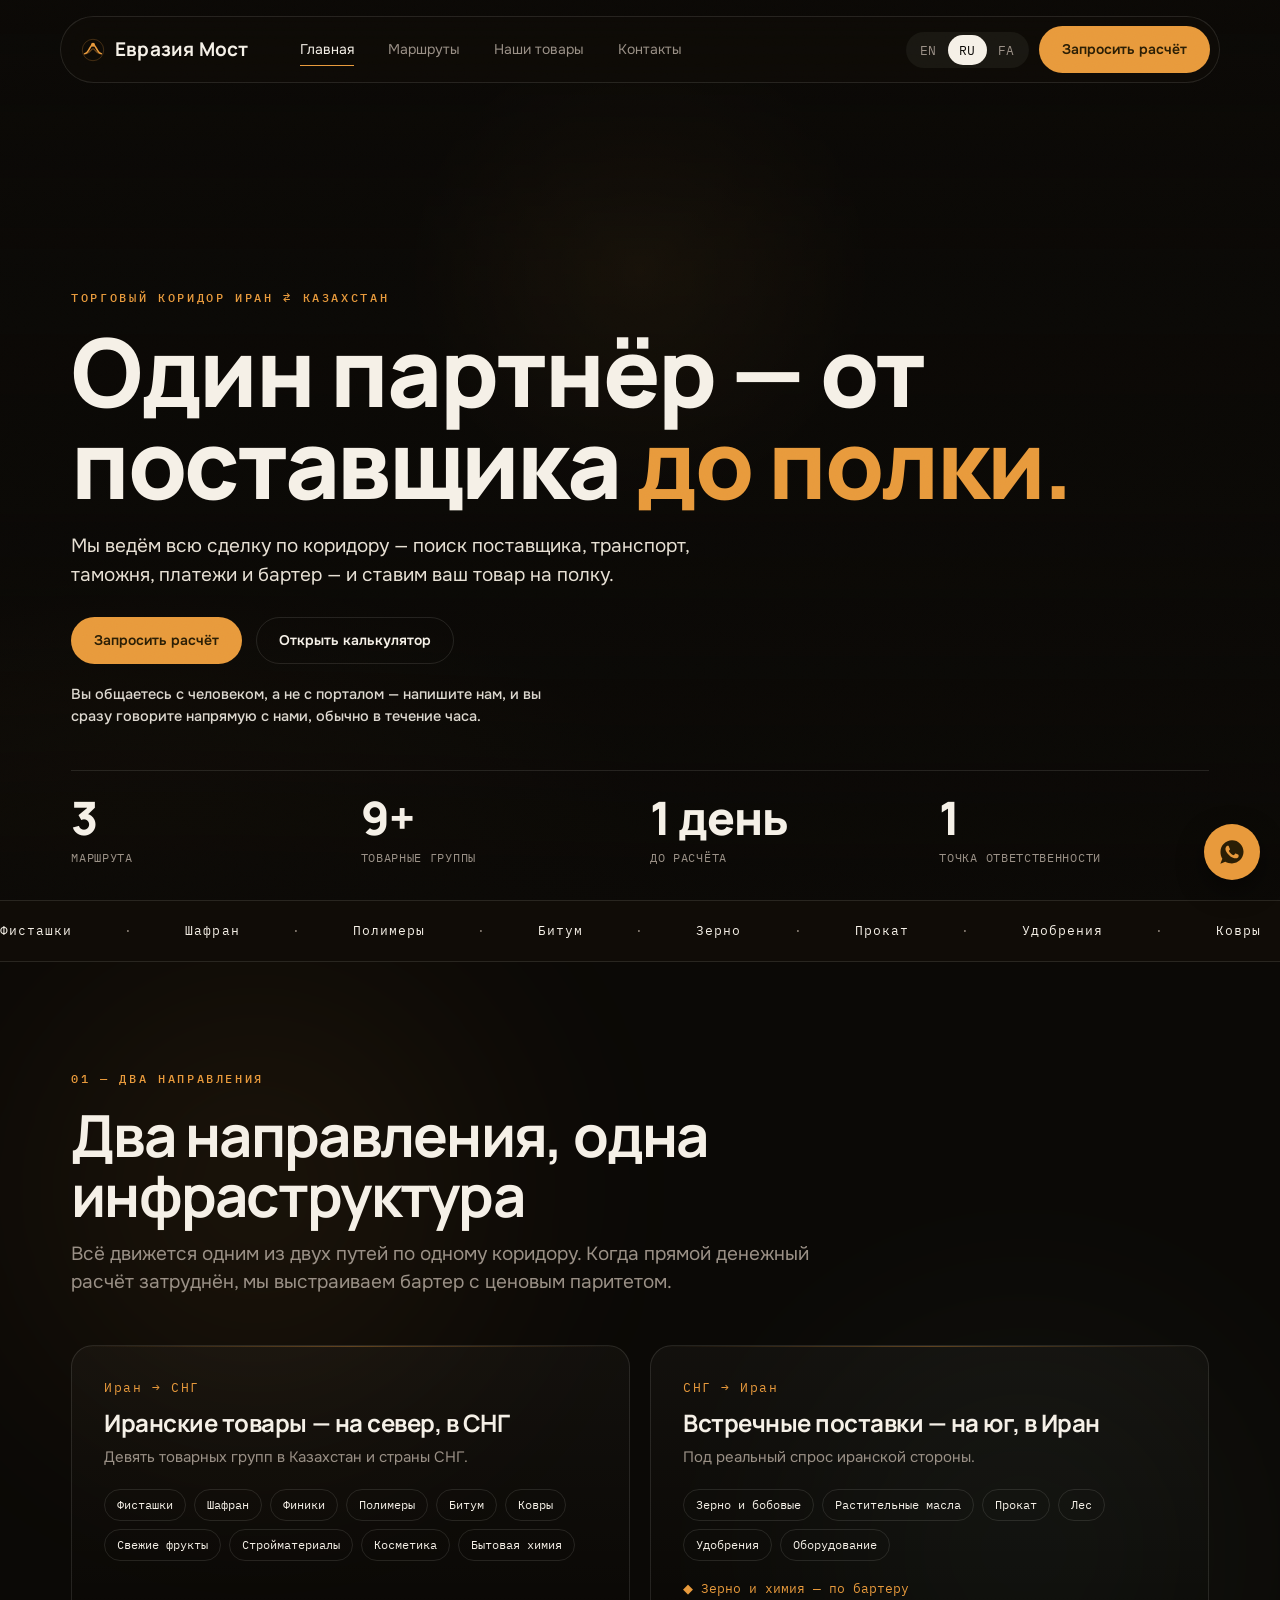
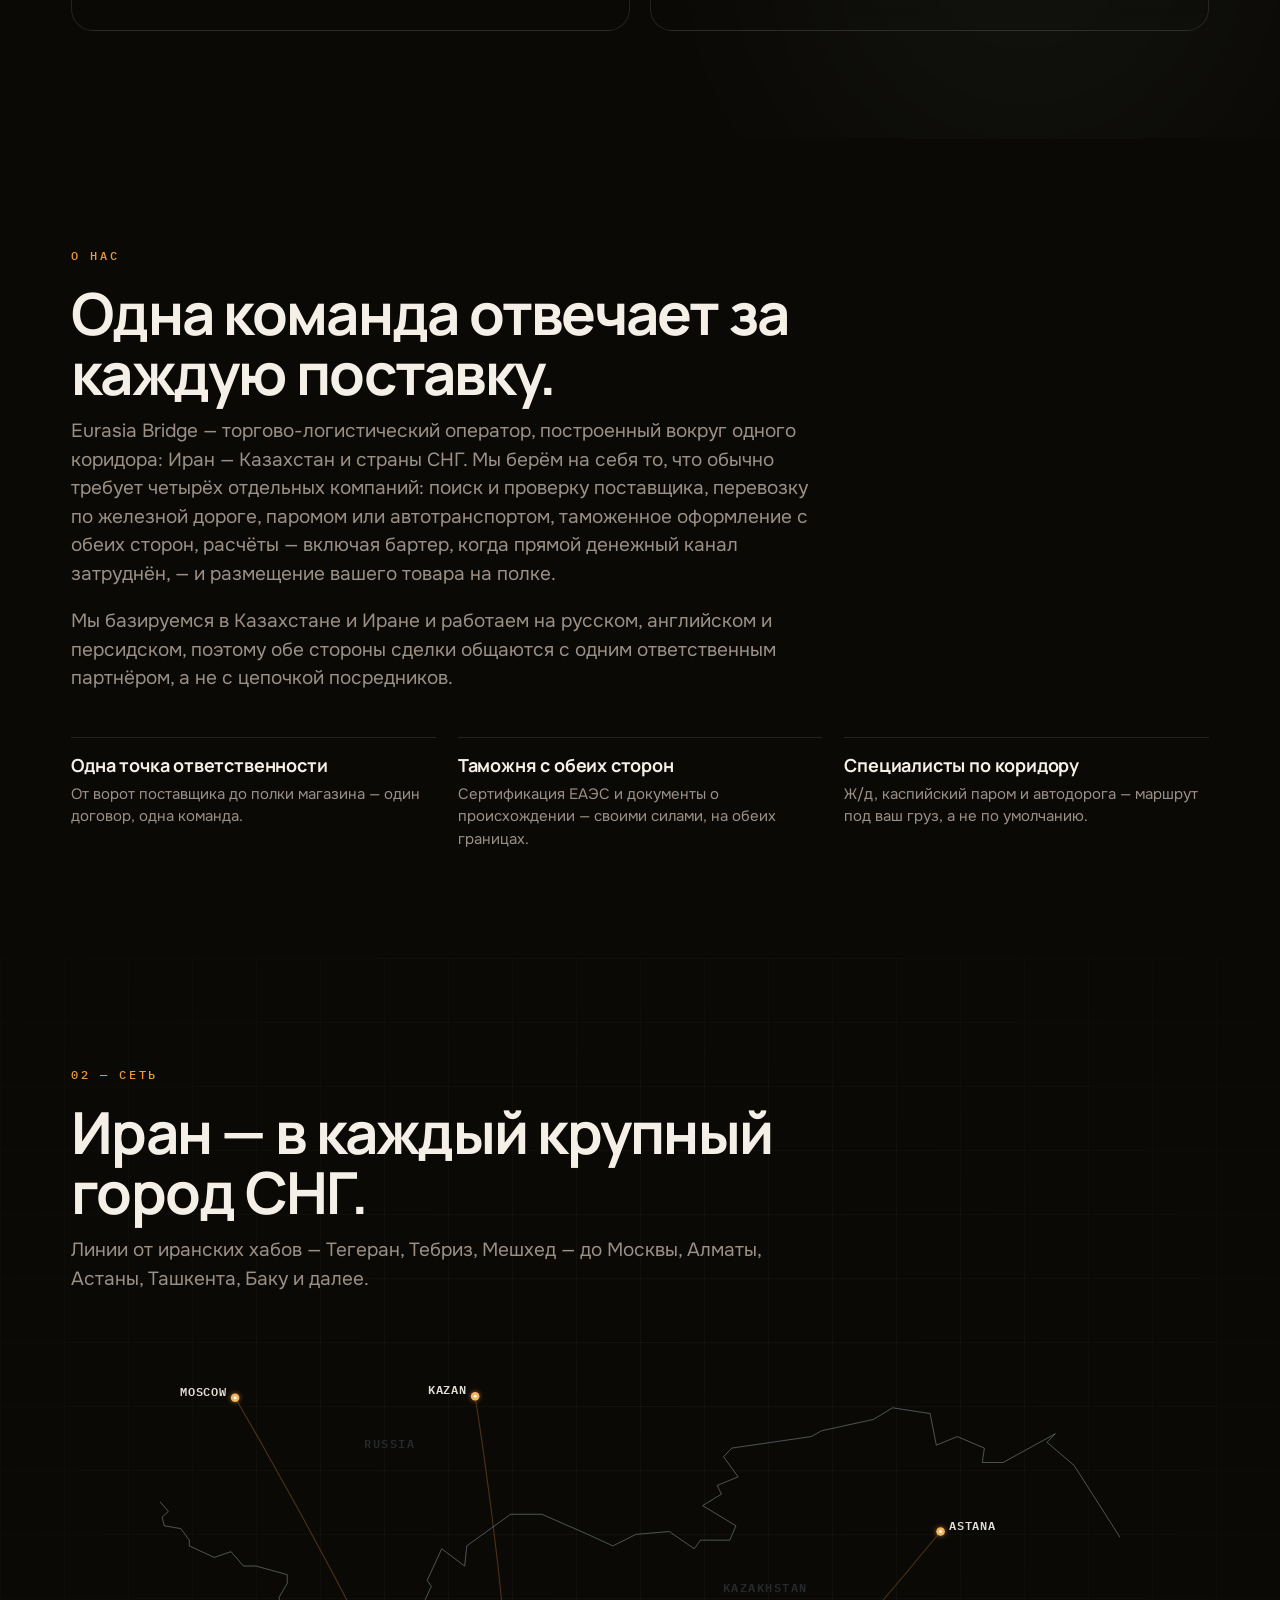
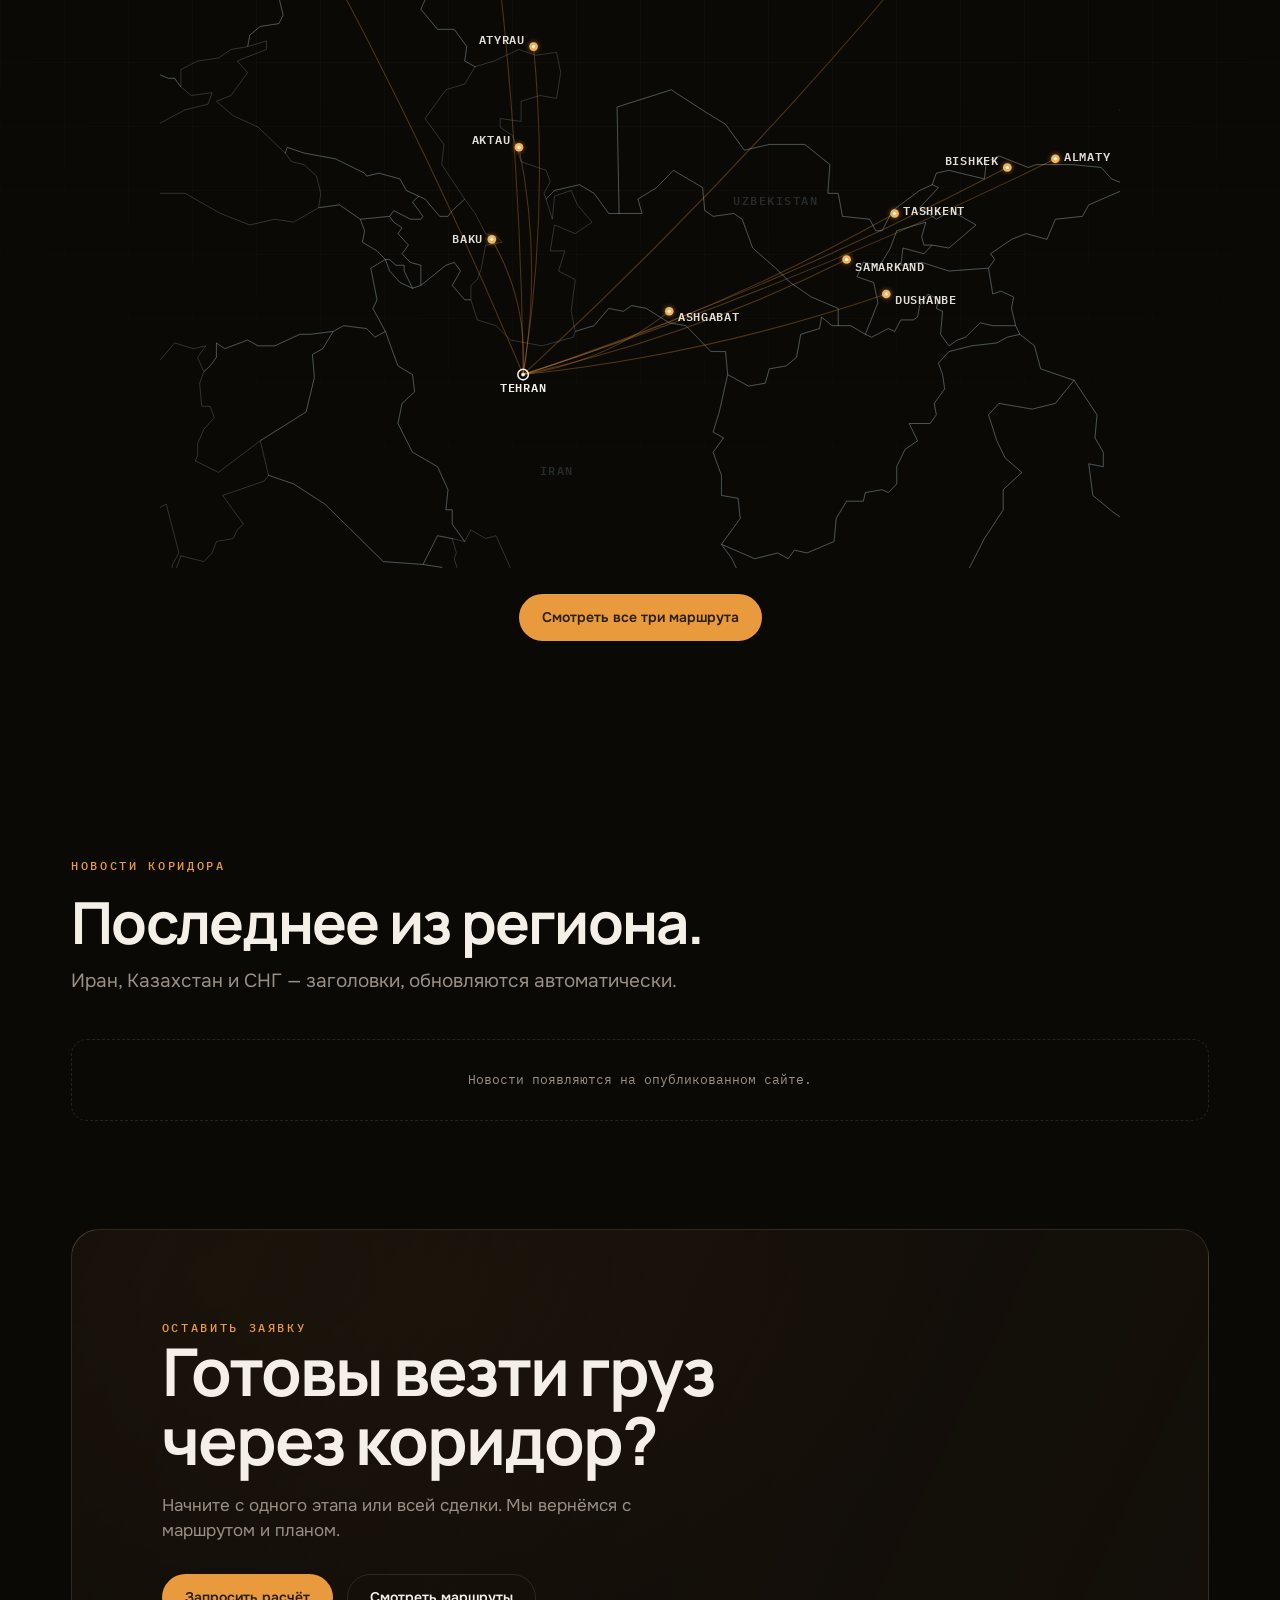
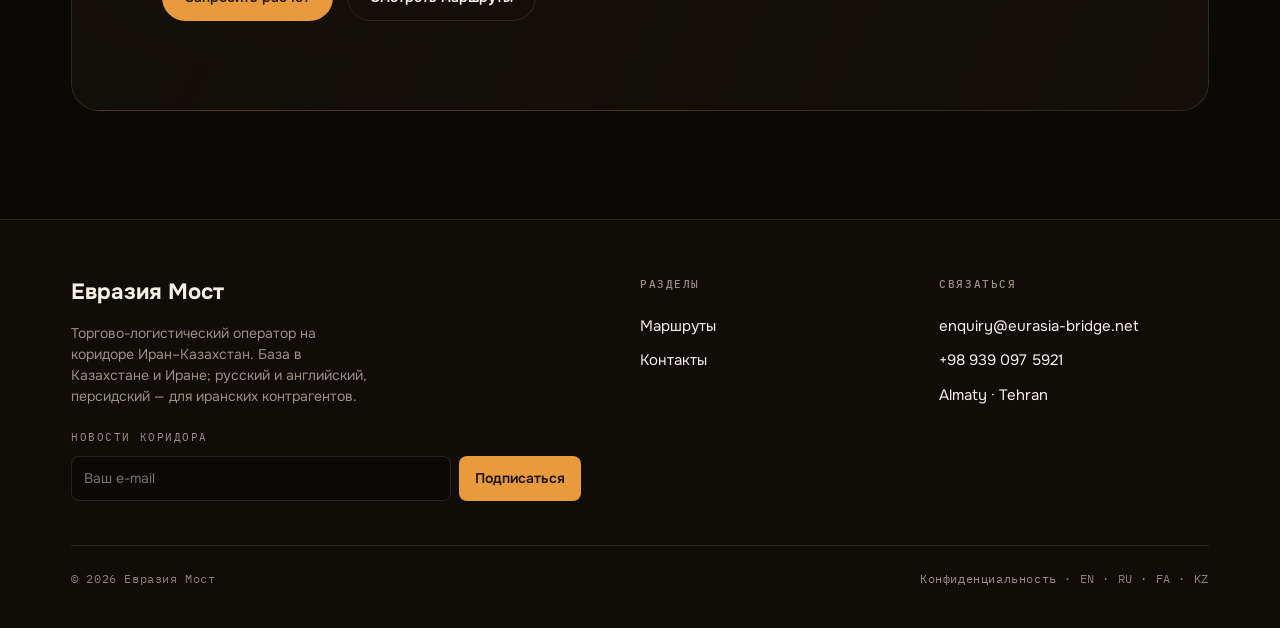
==== commit 5e271075: "Add request-a-callback form + human/fast-reply line (contact + hero); EN/RU/FA - Callback form (name" ====
--- a/index.html
+++ b/index.html
@@ -19,7 +19,7 @@
 <link rel="preconnect" href="https://fonts.googleapis.com">
 <link rel="preconnect" href="https://fonts.gstatic.com" crossorigin>
 <link href="https://fonts.googleapis.com/css2?family=Manrope:wght@500;600;700;800&family=Onest:wght@400;500;600;700;800&family=Vazirmatn:wght@400;600;800&family=IBM+Plex+Mono:wght@400;500&display=swap" rel="stylesheet">
-<link rel="stylesheet" href="styles.css?v=13">
+<link rel="stylesheet" href="styles.css?v=14">
 <script type="application/ld+json">
 {"@context":"https://schema.org","@type":"Organization","name":"Eurasia Bridge","url":"https://eurasia-bridge.net/","logo":"https://eurasia-bridge.net/media/og-image.jpg","image":"https://eurasia-bridge.net/media/og-image.jpg","description":"Trade & logistics operator on the Iran–Kazakhstan corridor — sourcing, transport, customs, payment and barter, from supplier to shelf.","email":"enquiry@eurasia-bridge.net","areaServed":["KZ","IR","RU","UZ","AZ","TM"]}
 </script>
@@ -61,6 +61,7 @@
       <a class="btn btn-gold" href="contact.html" data-i18n="cta_quote">Get a route quote</a>
       <a class="btn btn-ghost" href="routes.html#calculator" data-i18n="h_cta1">Open the route calculator</a>
     </div>
+    <p class="human-line hero-human" data-i18n="human_line">You deal with a person, not a portal — message us and you're talking to us directly, usually within the hour.</p>
     <div class="vhero-stats">
       <div class="vstat"><div class="n" data-i18n="st1n">3</div><div class="l" data-i18n="st1l">routes</div></div>
       <div class="vstat"><div class="n">9+</div><div class="l" data-i18n="vb_groups">product groups</div></div>
@@ -200,6 +201,6 @@
 </div></footer>
 
 <script src="geo.js?v=1"></script>
-<script src="app.js?v=30"></script>
+<script src="app.js?v=31"></script>
 </body>
 </html>
--- a/styles.css
+++ b/styles.css
@@ -266,6 +266,19 @@
 .enq-side .promise-row .t{font-size:15px}
 .enq-side .promise-row .t b{display:block;font-weight:600}
 .enq-side .promise-row .t span{color:var(--grey);font-size:13px}
+.human-line{color:var(--gold-2);font-weight:600;font-size:clamp(15px,1.7vw,18px);margin-top:1.05em;max-width:56ch}
+.hero-human{font-size:14.5px;font-weight:500;margin-top:20px;max-width:48ch;color:var(--paper);opacity:.9}
+.callback{margin-top:24px;display:flex;flex-direction:column;gap:10px}
+.callback .cb-h{font-weight:700;font-size:17px;color:var(--paper)}
+.callback .cb-sub{color:var(--grey);font-size:14px;margin:0 0 4px}
+.callback input{width:100%;font-family:inherit;font-size:15px;color:var(--paper);background:var(--black-2);border:1px solid var(--hair);border-radius:12px;padding:13px 15px}
+.callback input:focus{outline:none;border-color:var(--gold)}
+.callback .hp{position:absolute!important;left:-9999px;width:1px;height:1px;opacity:0}
+.callback .btn-line{width:100%;justify-content:center;margin-top:4px}
+.btn-line{background:transparent;border:1px solid var(--gold);color:var(--gold)}
+.btn-line:hover{background:var(--gold);color:#2a1e05;transform:translateY(-1px)}
+.cb-ok{color:var(--gold);font-weight:600;font-size:15px;padding:10px 0}
+[dir=rtl] .callback input{text-align:right}
 @media(max-width:880px){.enq{grid-template-columns:1fr}}
 
 /* ============ CTA band ============ */
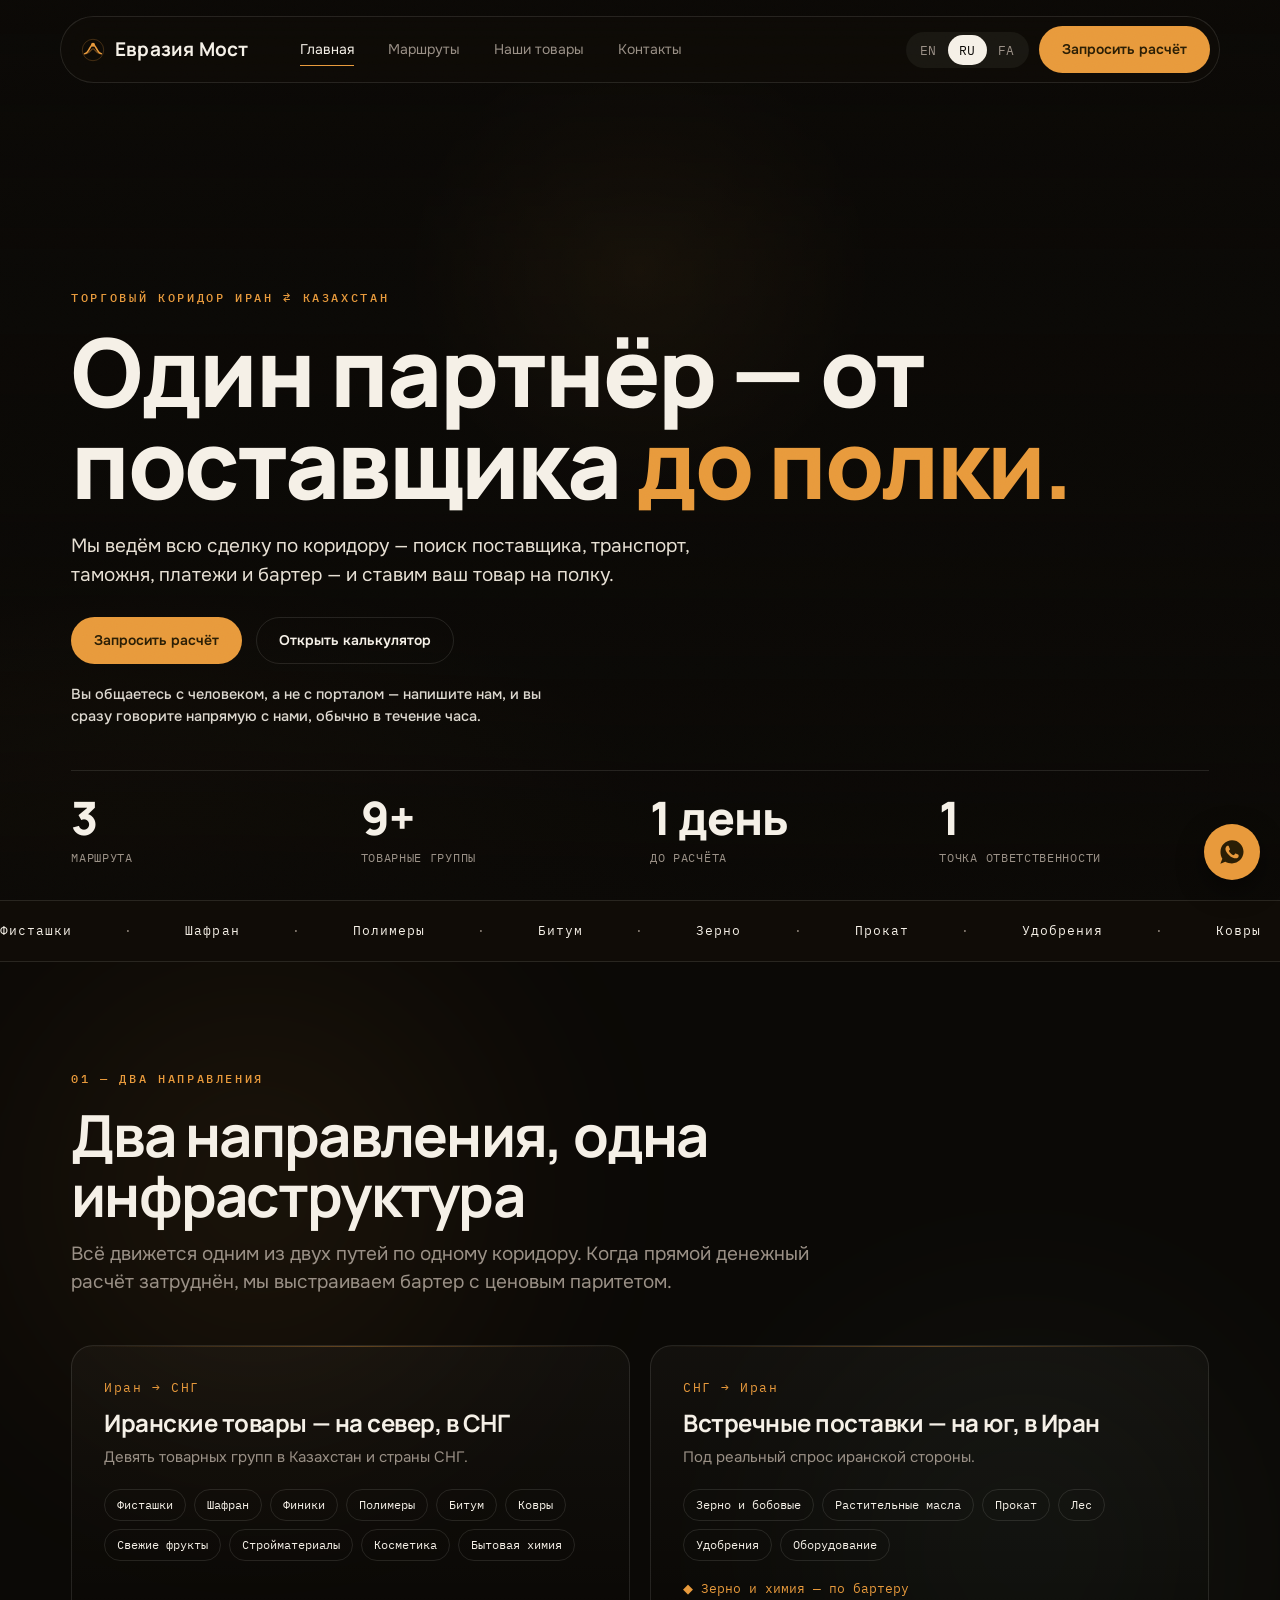
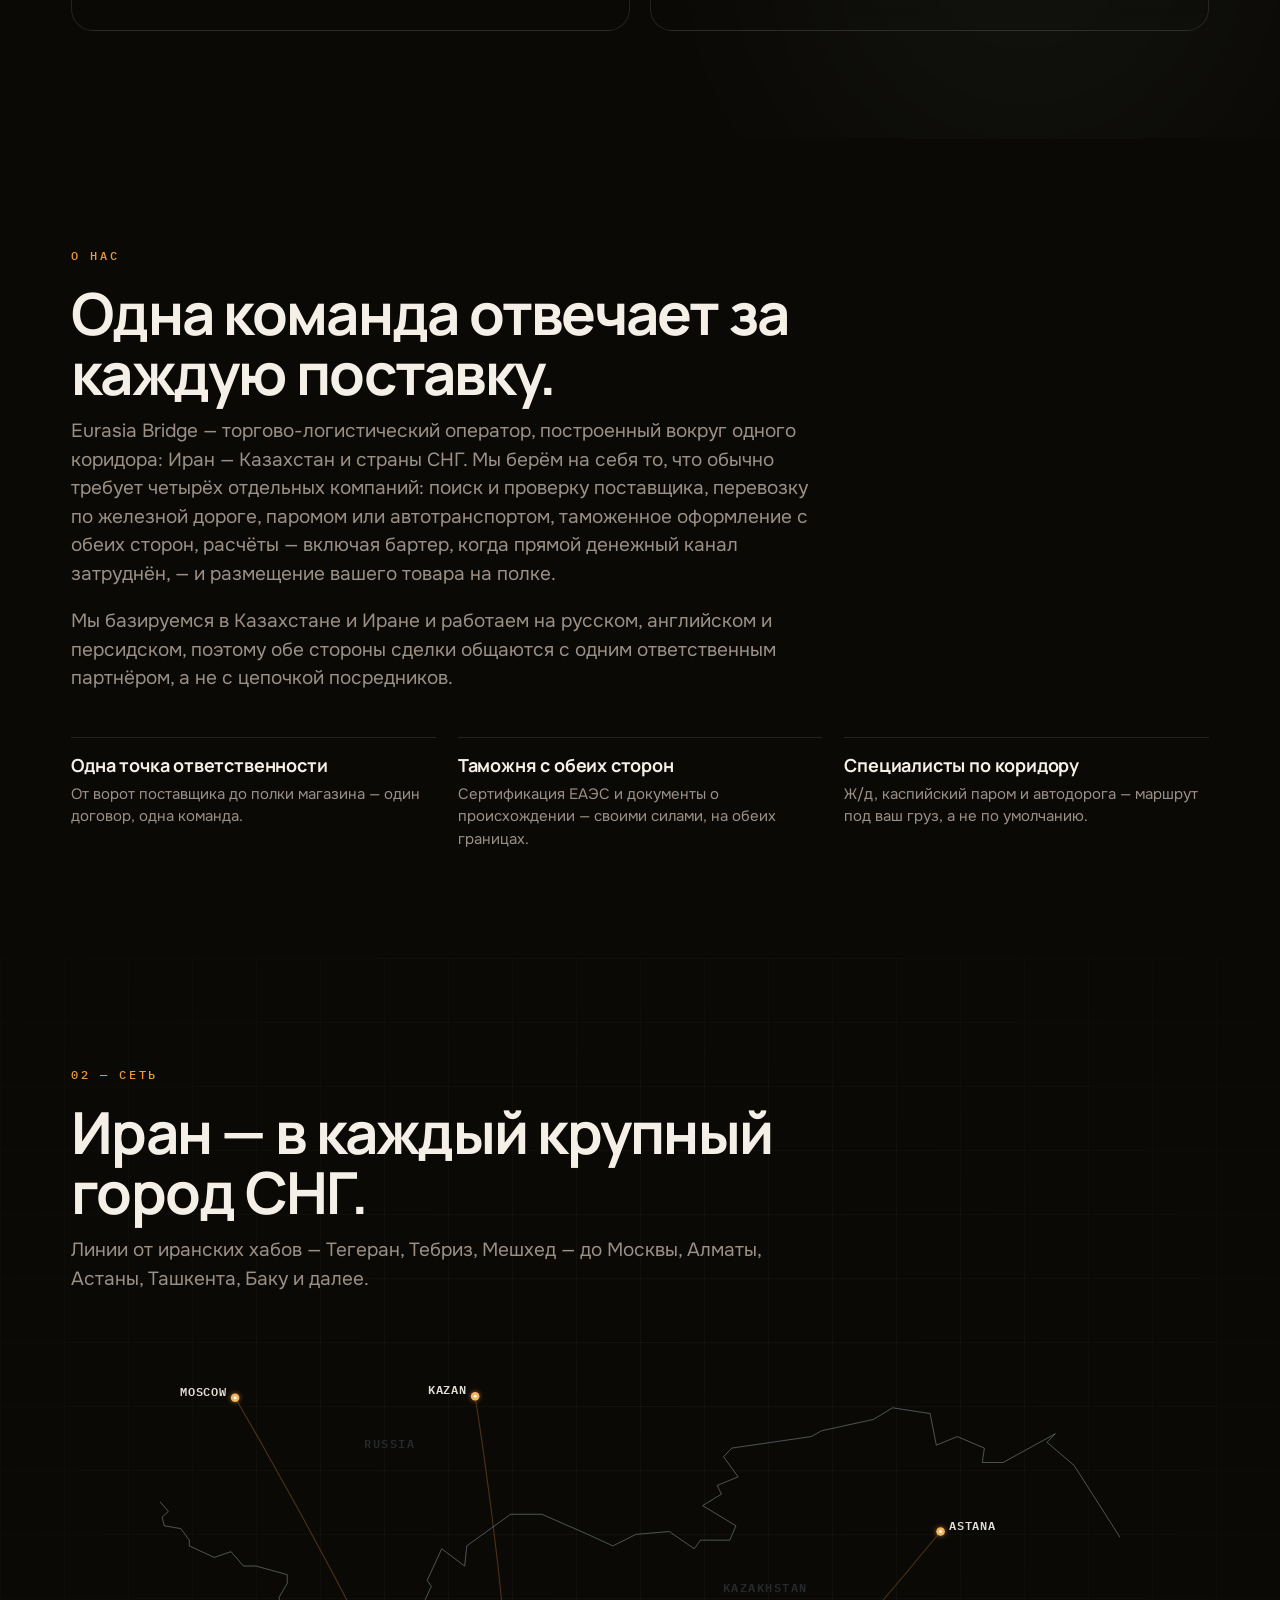
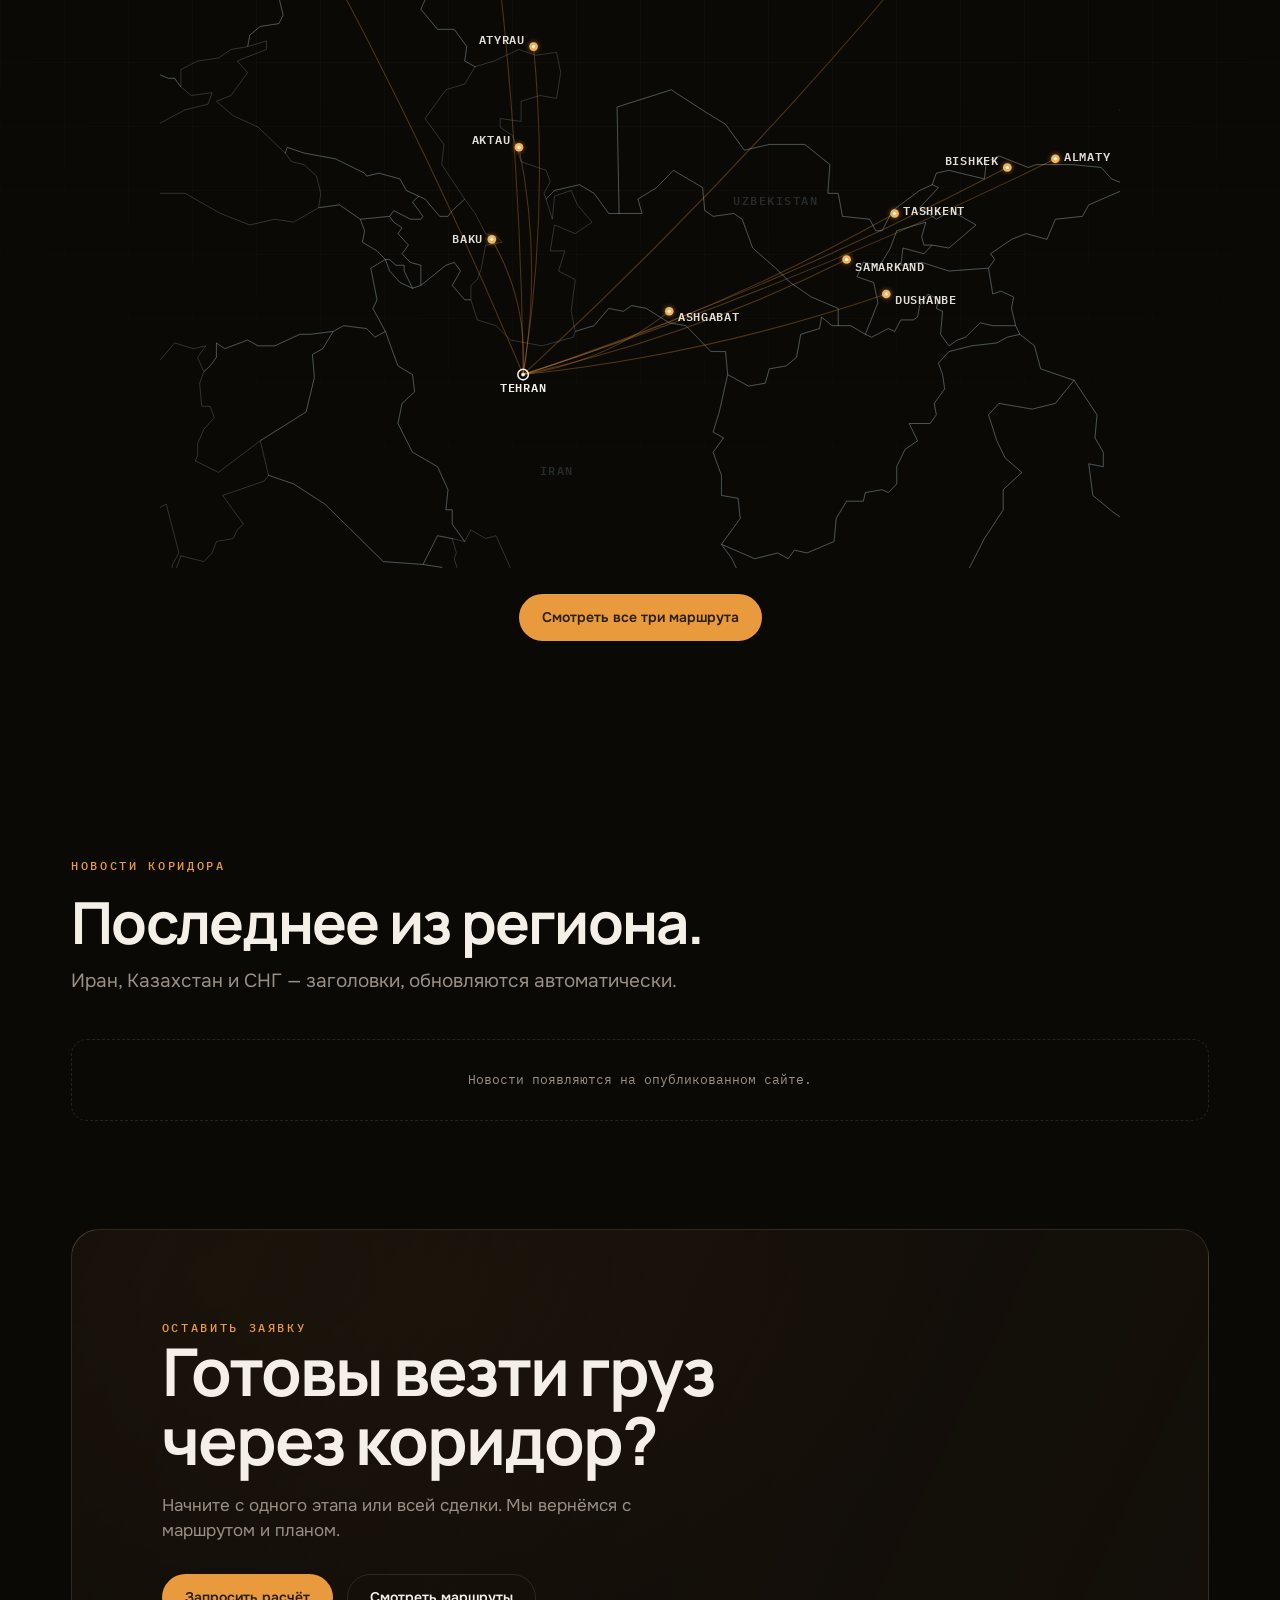
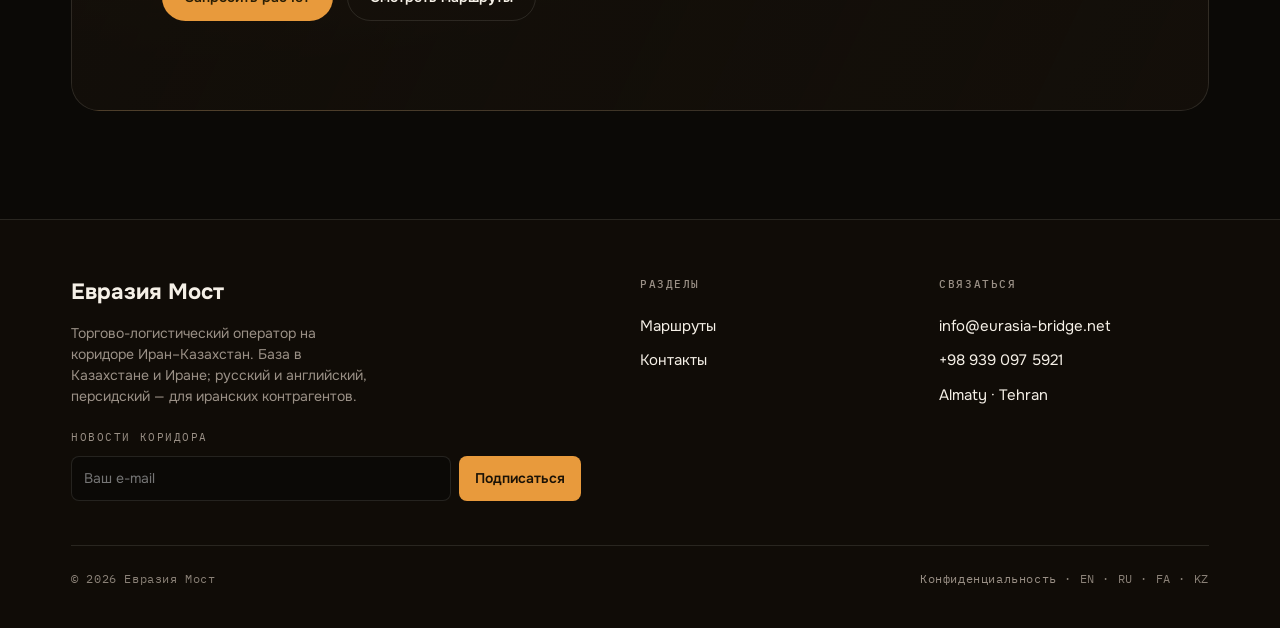
==== commit df7edca6: "Consolidate contact email to info@eurasia-bridge.net across site" ====
--- a/index.html
+++ b/index.html
@@ -21,7 +21,7 @@
 <link href="https://fonts.googleapis.com/css2?family=Manrope:wght@500;600;700;800&family=Onest:wght@400;500;600;700;800&family=Vazirmatn:wght@400;600;800&family=IBM+Plex+Mono:wght@400;500&display=swap" rel="stylesheet">
 <link rel="stylesheet" href="styles.css?v=14">
 <script type="application/ld+json">
-{"@context":"https://schema.org","@type":"Organization","name":"Eurasia Bridge","url":"https://eurasia-bridge.net/","logo":"https://eurasia-bridge.net/media/og-image.jpg","image":"https://eurasia-bridge.net/media/og-image.jpg","description":"Trade & logistics operator on the Iran–Kazakhstan corridor — sourcing, transport, customs, payment and barter, from supplier to shelf.","email":"enquiry@eurasia-bridge.net","areaServed":["KZ","IR","RU","UZ","AZ","TM"]}
+{"@context":"https://schema.org","@type":"Organization","name":"Eurasia Bridge","url":"https://eurasia-bridge.net/","logo":"https://eurasia-bridge.net/media/og-image.jpg","image":"https://eurasia-bridge.net/media/og-image.jpg","description":"Trade & logistics operator on the Iran–Kazakhstan corridor — sourcing, transport, customs, payment and barter, from supplier to shelf.","email":"info@eurasia-bridge.net","areaServed":["KZ","IR","RU","UZ","AZ","TM"]}
 </script>
 </head>
 <body>
@@ -192,7 +192,7 @@
       <a href="contact.html" data-i18n="nav_contact">Contact</a>
     </div>
     <div class="foot-col"><h5 data-i18n="f_reach">Reach us</h5>
-      <a href="mailto:enquiry@eurasia-bridge.net">enquiry@eurasia-bridge.net</a>
+      <a href="mailto:info@eurasia-bridge.net">info@eurasia-bridge.net</a>
       <a href="https://wa.me/989390975921">+98 939 097 5921</a>
       <a href="contact.html">Almaty · Tehran</a>
     </div>
@@ -201,6 +201,6 @@
 </div></footer>
 
 <script src="geo.js?v=1"></script>
-<script src="app.js?v=31"></script>
+<script src="app.js?v=34"></script>
 </body>
 </html>
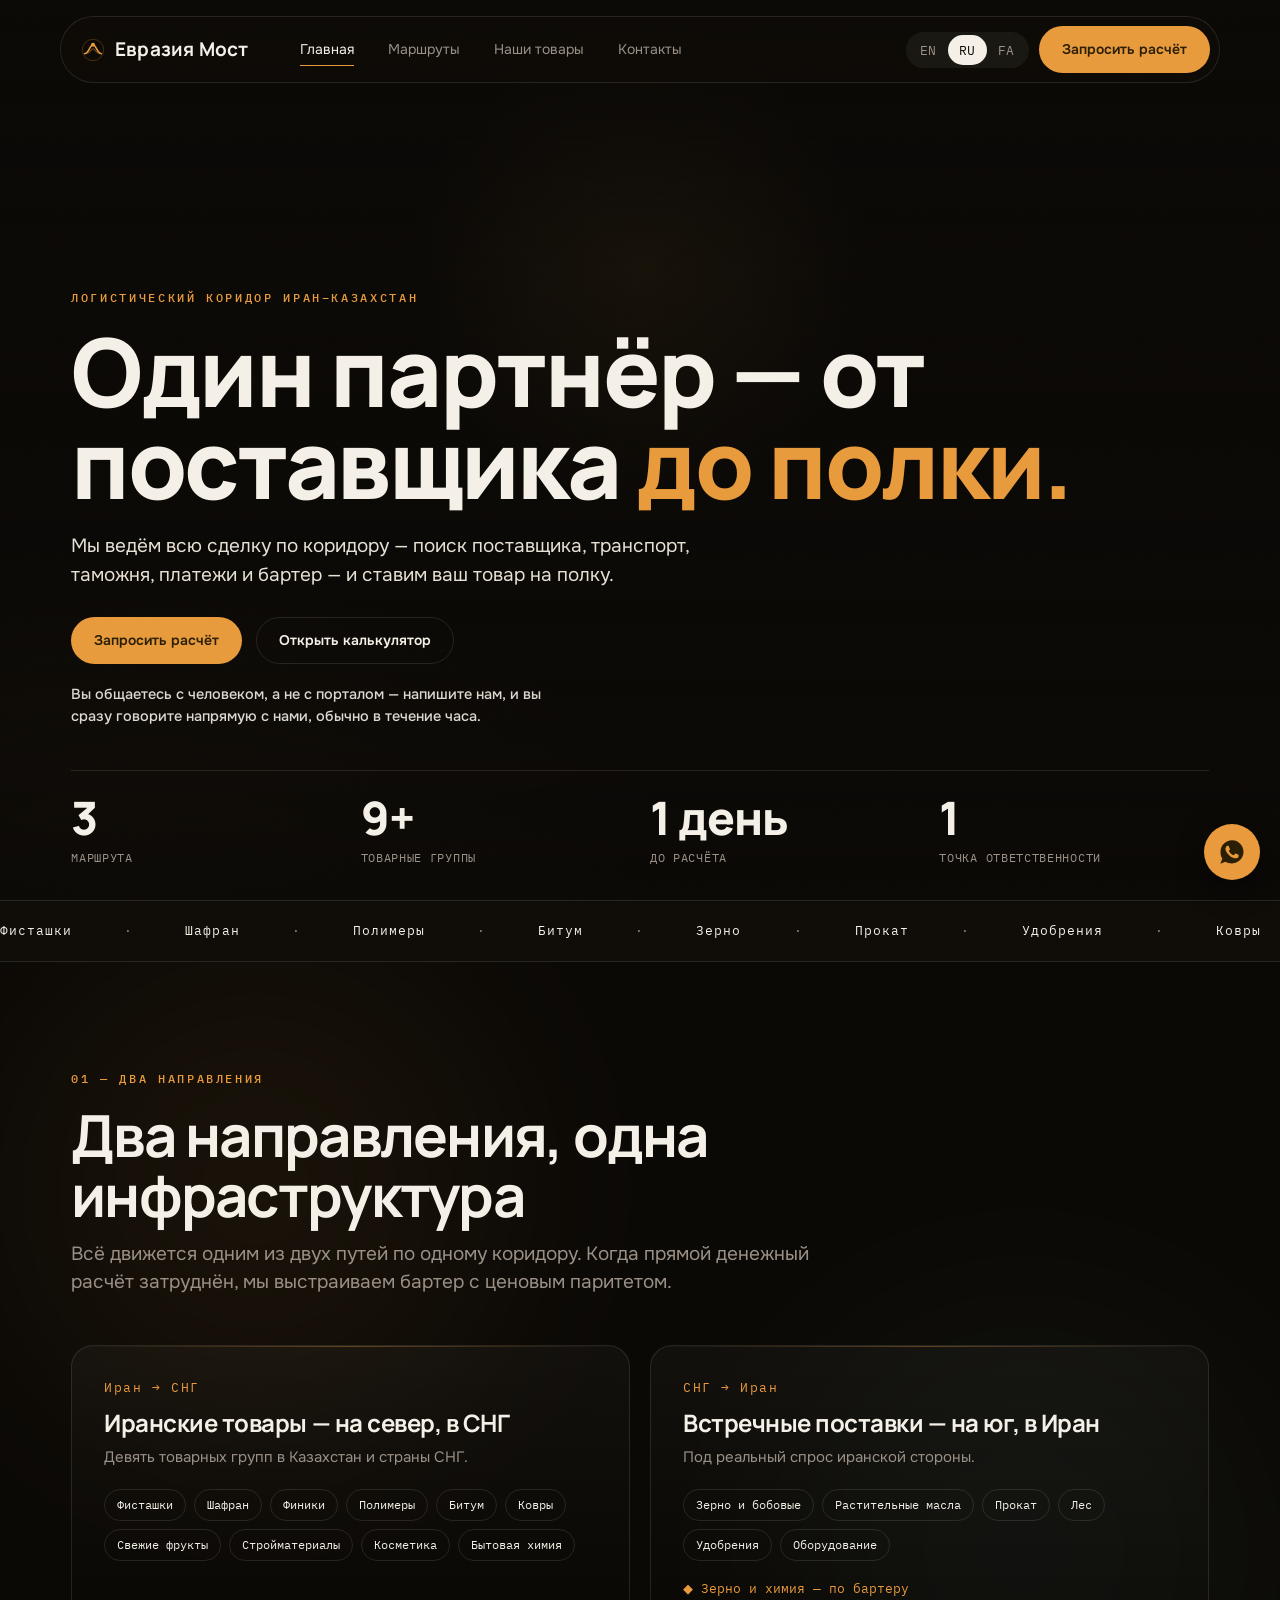
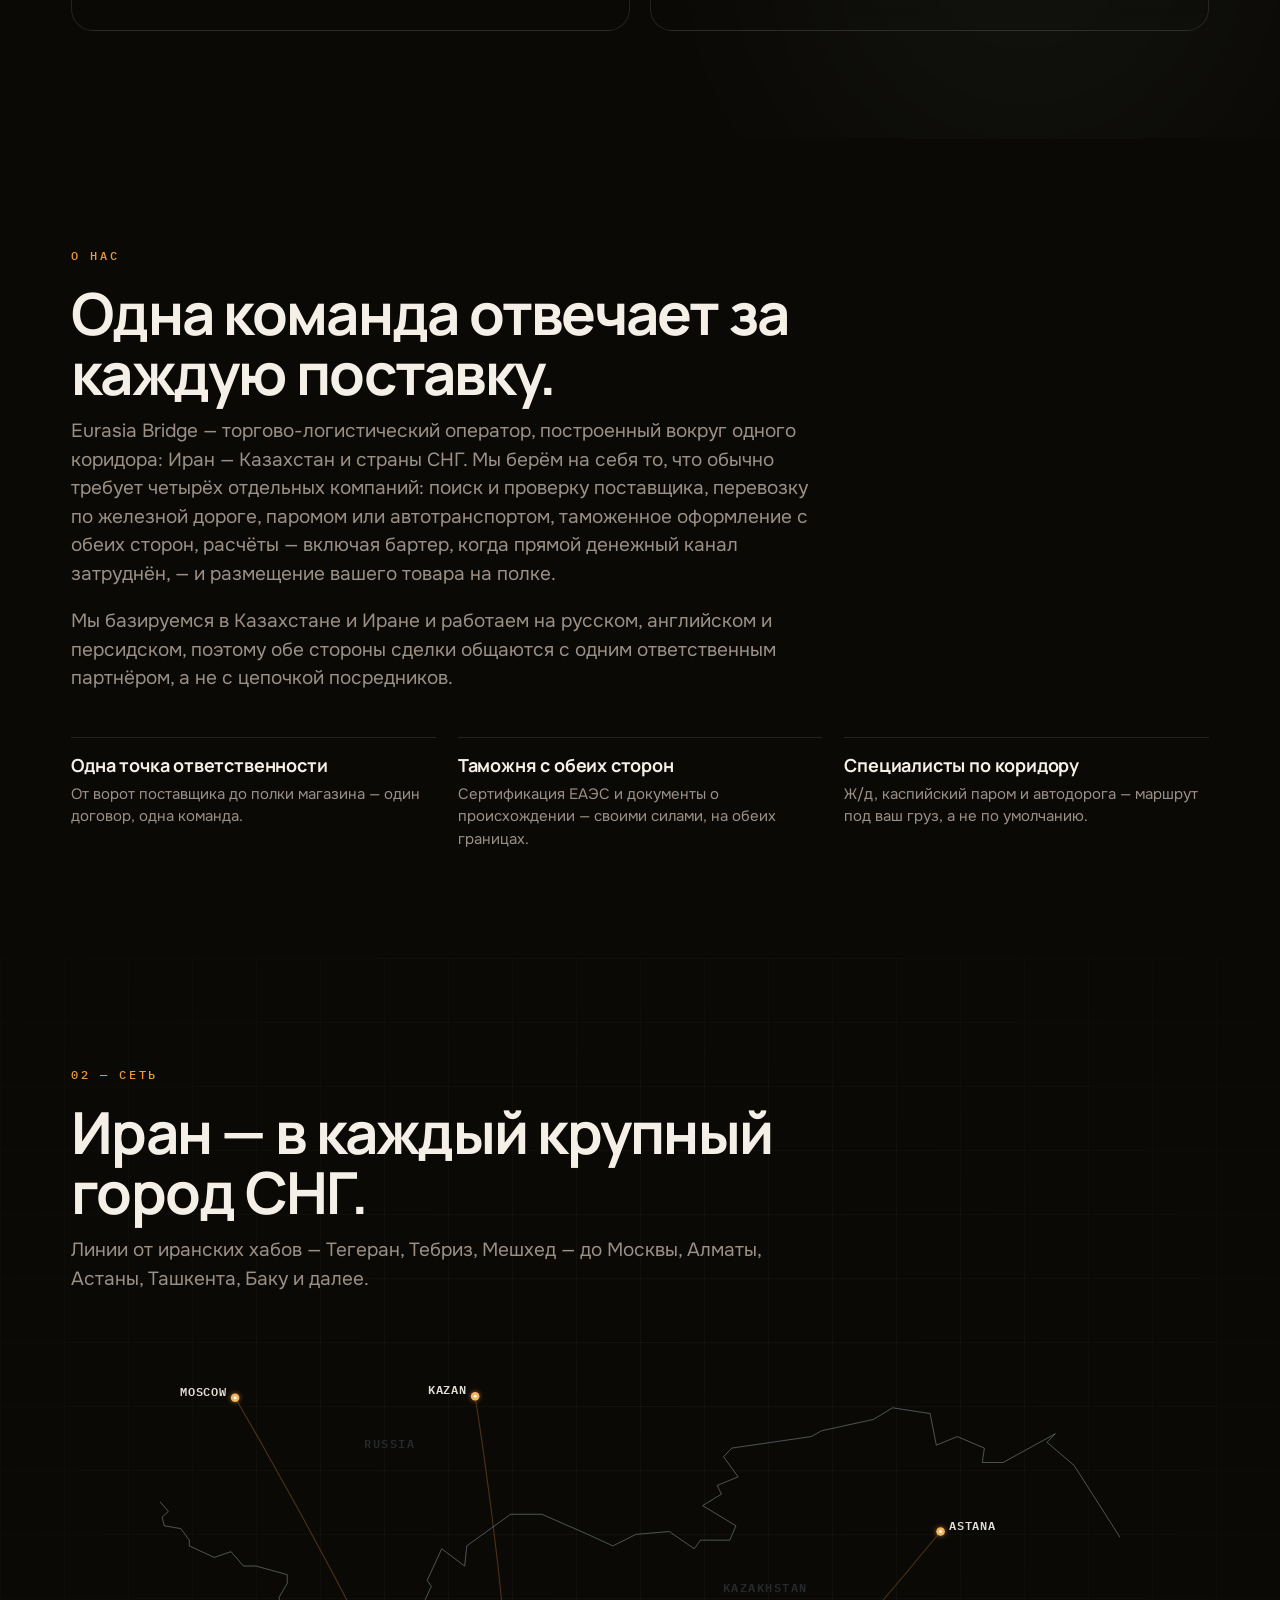
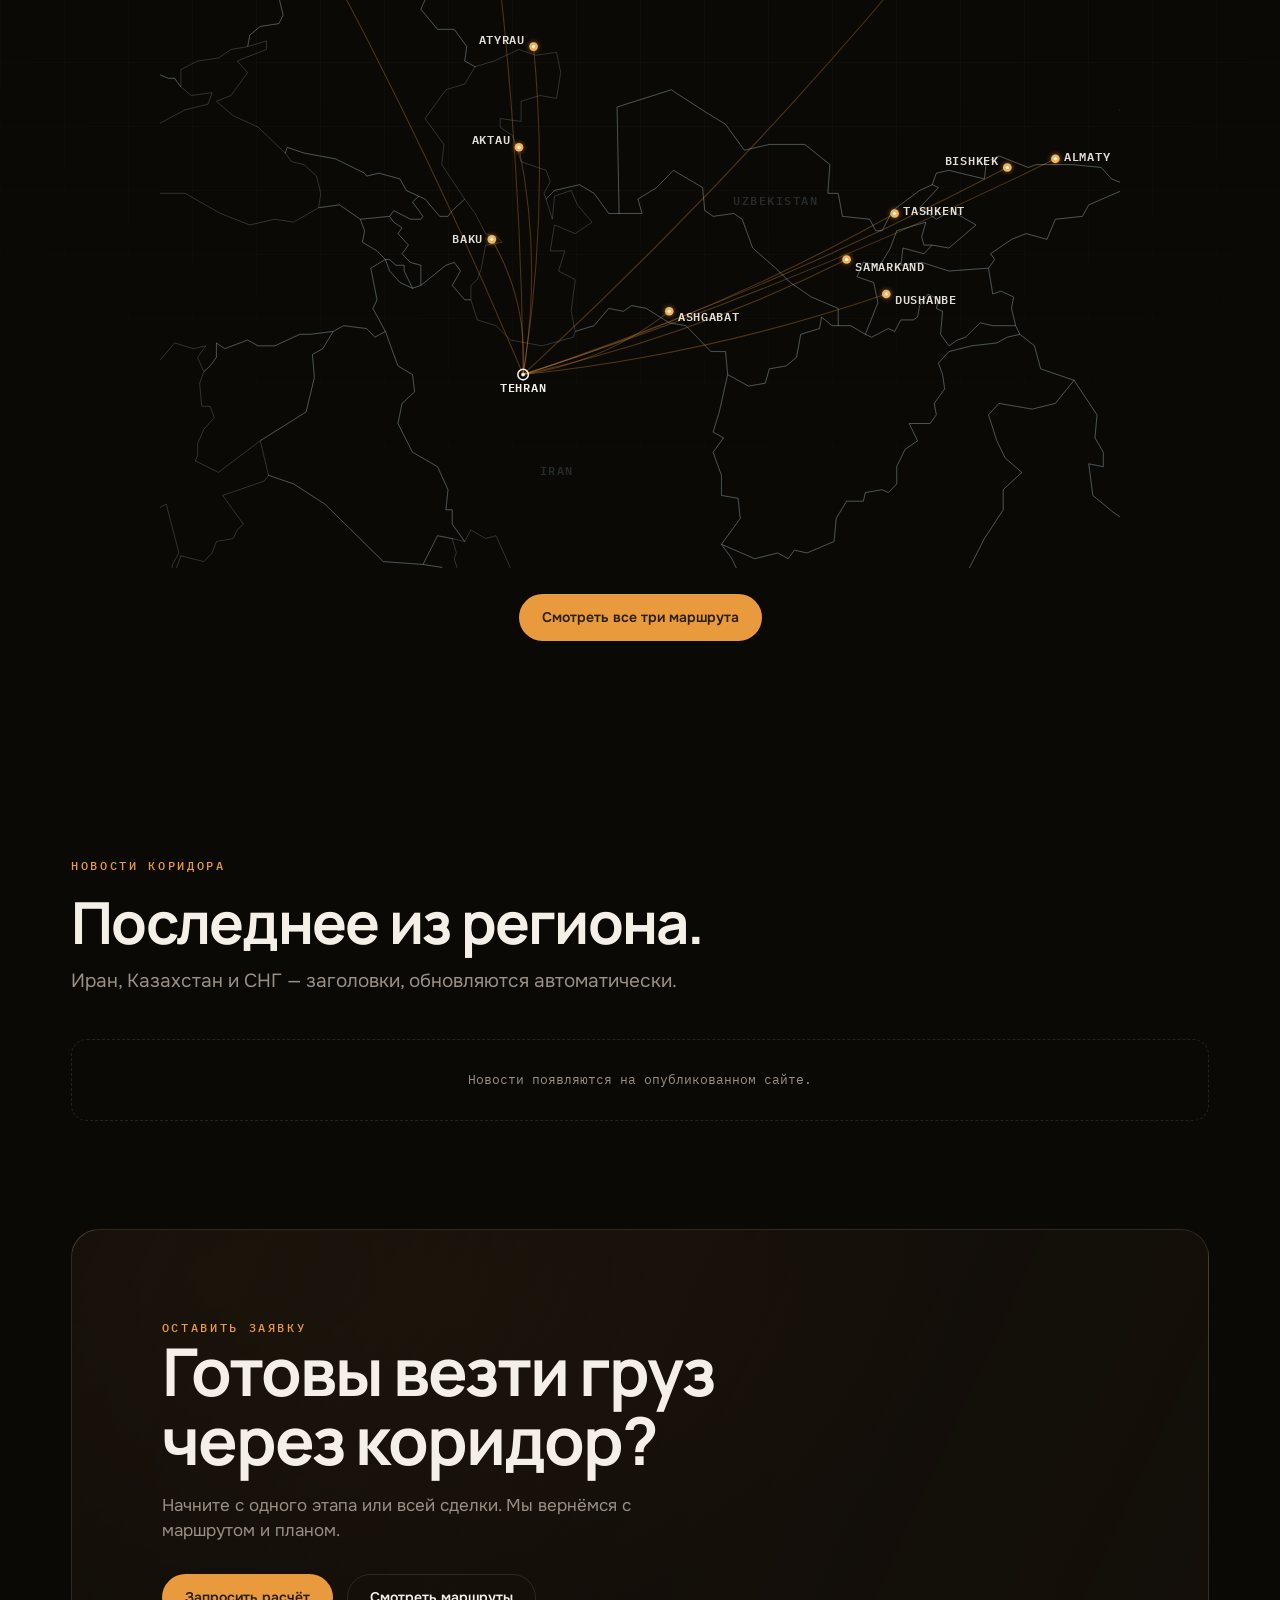
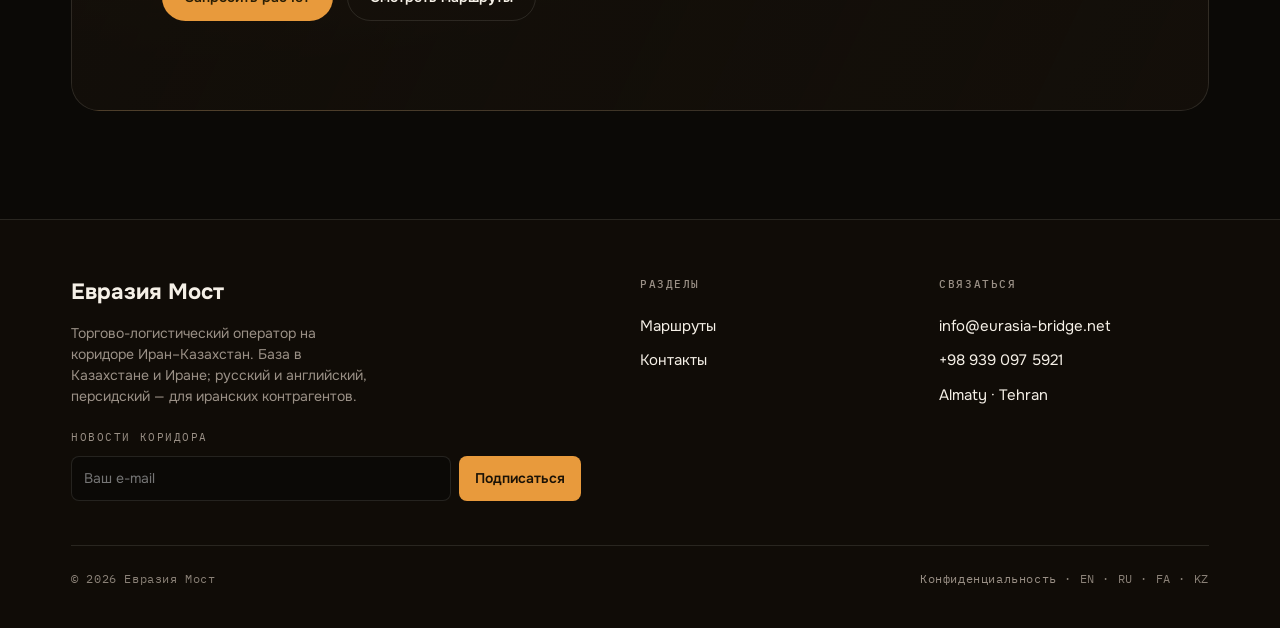
==== commit 8471cbce: "Unify corridor descriptor → "Iran–Kazakhstan logistics corridor" (EN/RU/FA); keep operator positioni" ====
--- a/index.html
+++ b/index.html
@@ -3,10 +3,10 @@
 <head>
 <meta charset="utf-8" />
 <meta name="viewport" content="width=device-width, initial-scale=1" />
-<title>Eurasia Bridge — Iran ⇄ Kazakhstan trade corridor</title>
+<title>Eurasia Bridge — Iran–Kazakhstan logistics corridor</title>
 <meta name="description" content="Eurasia Bridge — trade & logistics operator on the Iran–Kazakhstan corridor: sourcing, transport, customs, payment and barter, from supplier to shelf.">
 <meta property="og:type" content="website">
-<meta property="og:title" content="Eurasia Bridge — Iran ⇄ Kazakhstan trade corridor">
+<meta property="og:title" content="Eurasia Bridge — Iran–Kazakhstan logistics corridor">
 <meta property="og:description" content="Eurasia Bridge — trade & logistics operator on the Iran–Kazakhstan corridor: sourcing, transport, customs, payment and barter, from supplier to shelf.">
 <meta property="og:locale" content="ru_RU">
 <meta name="twitter:card" content="summary_large_image">
@@ -54,7 +54,7 @@
   <video autoplay muted loop playsinline preload="metadata"><source src="media/corridor-truck-eu.mp4" type="video/mp4"></video>
   <div class="vhero-veil"></div>
   <div class="wrap vhero-inner">
-    <div class="eyebrow" data-i18n="h_eyebrow">The Iran ⇄ Kazakhstan trade corridor</div>
+    <div class="eyebrow" data-i18n="h_eyebrow">The Iran–Kazakhstan logistics corridor</div>
     <h1 class="vhero-h1"><span data-i18n="h_l1">One partner,</span> <span data-i18n="h_l2">from the supplier</span> <span class="gold" data-i18n="h_l3">to the shelf.</span></h1>
     <p class="sub" data-i18n="h_sub">We run the whole transaction across the corridor — sourcing, transport, customs, payment, and barter — and put your goods on the shelf.</p>
     <div class="cta-row">
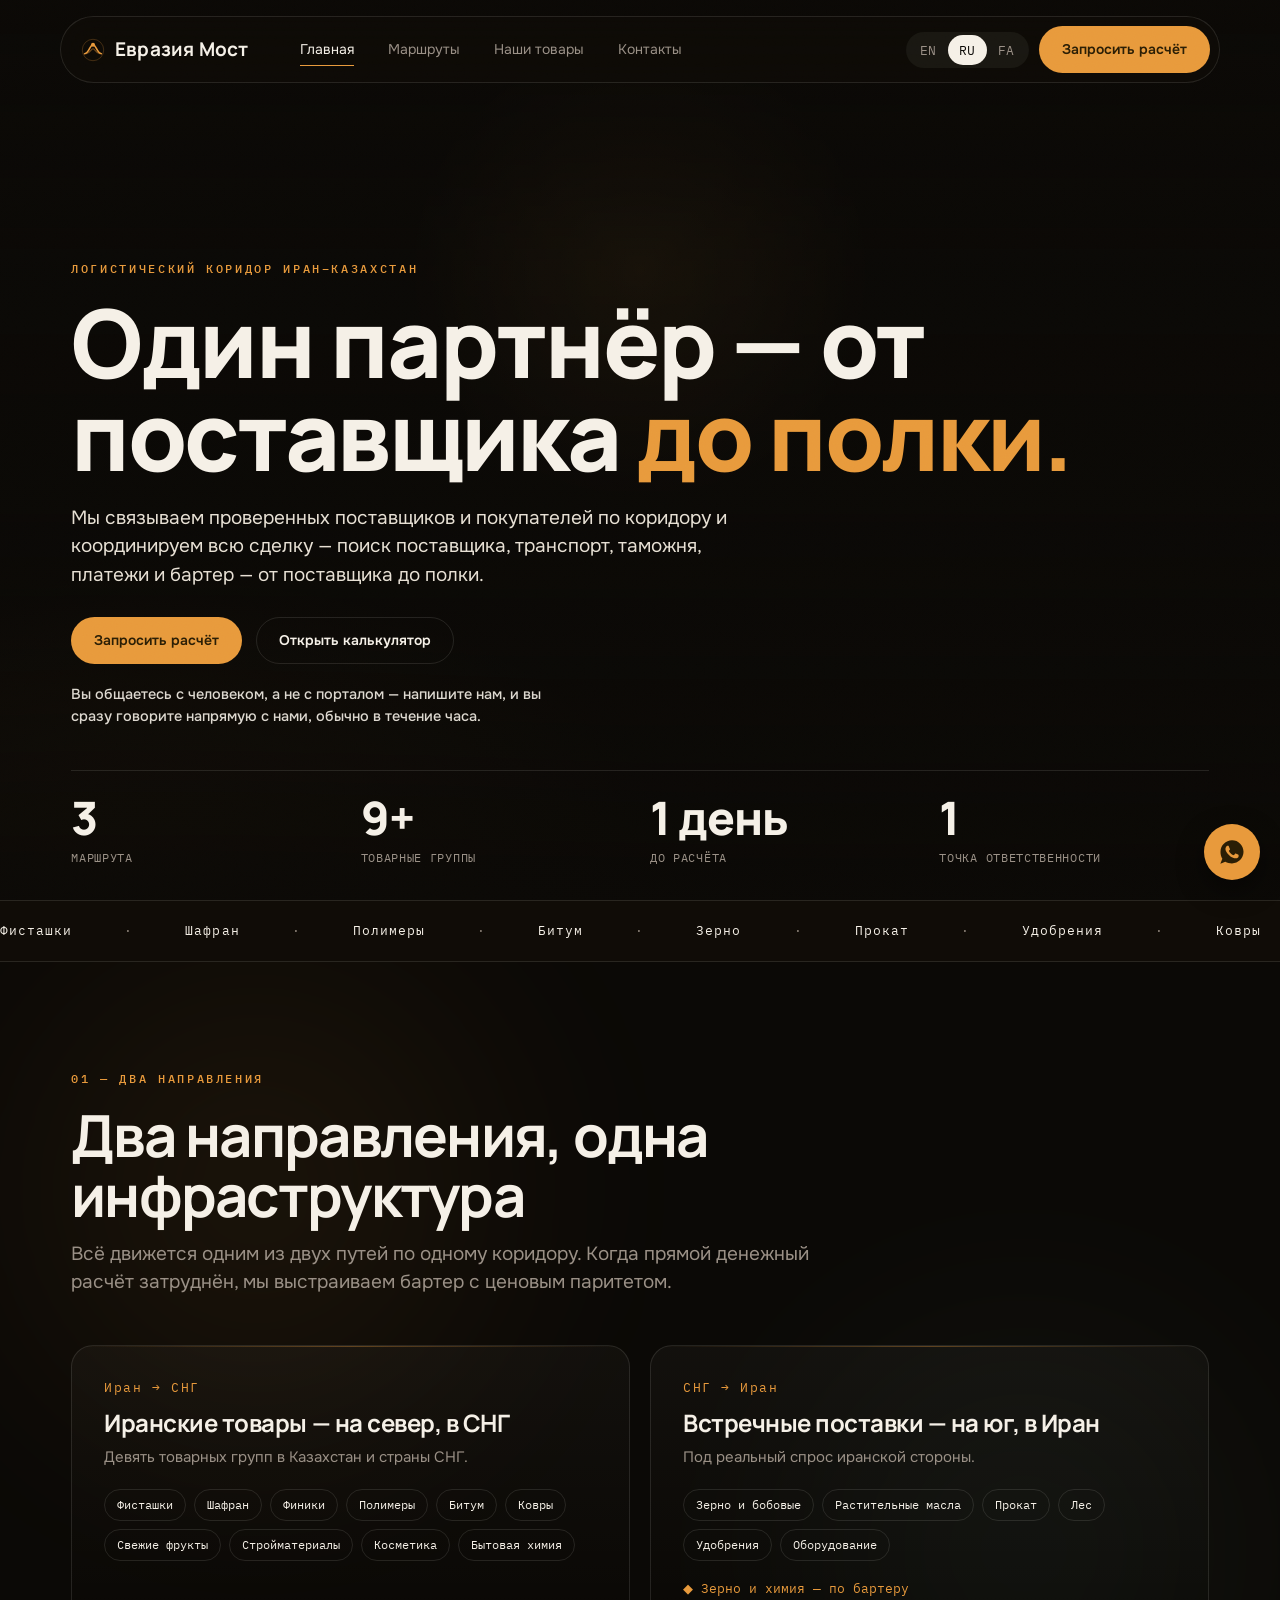
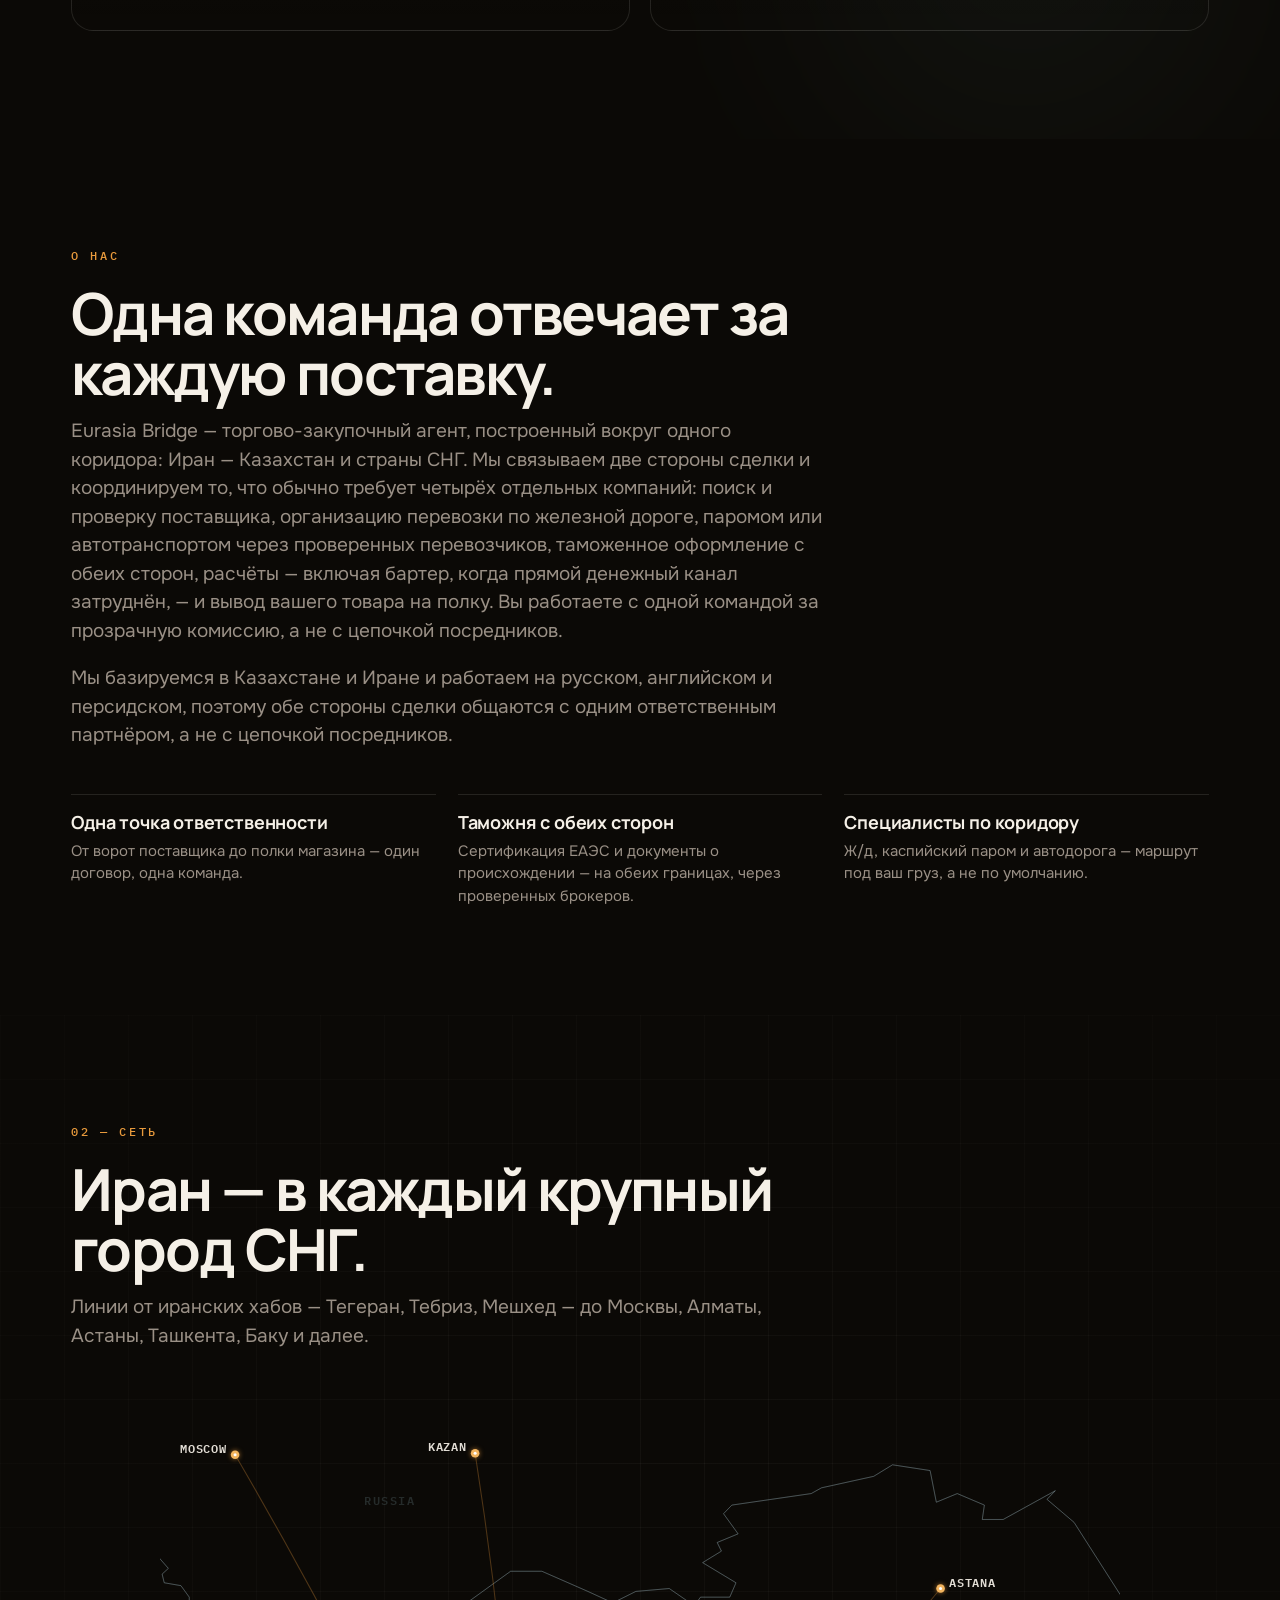
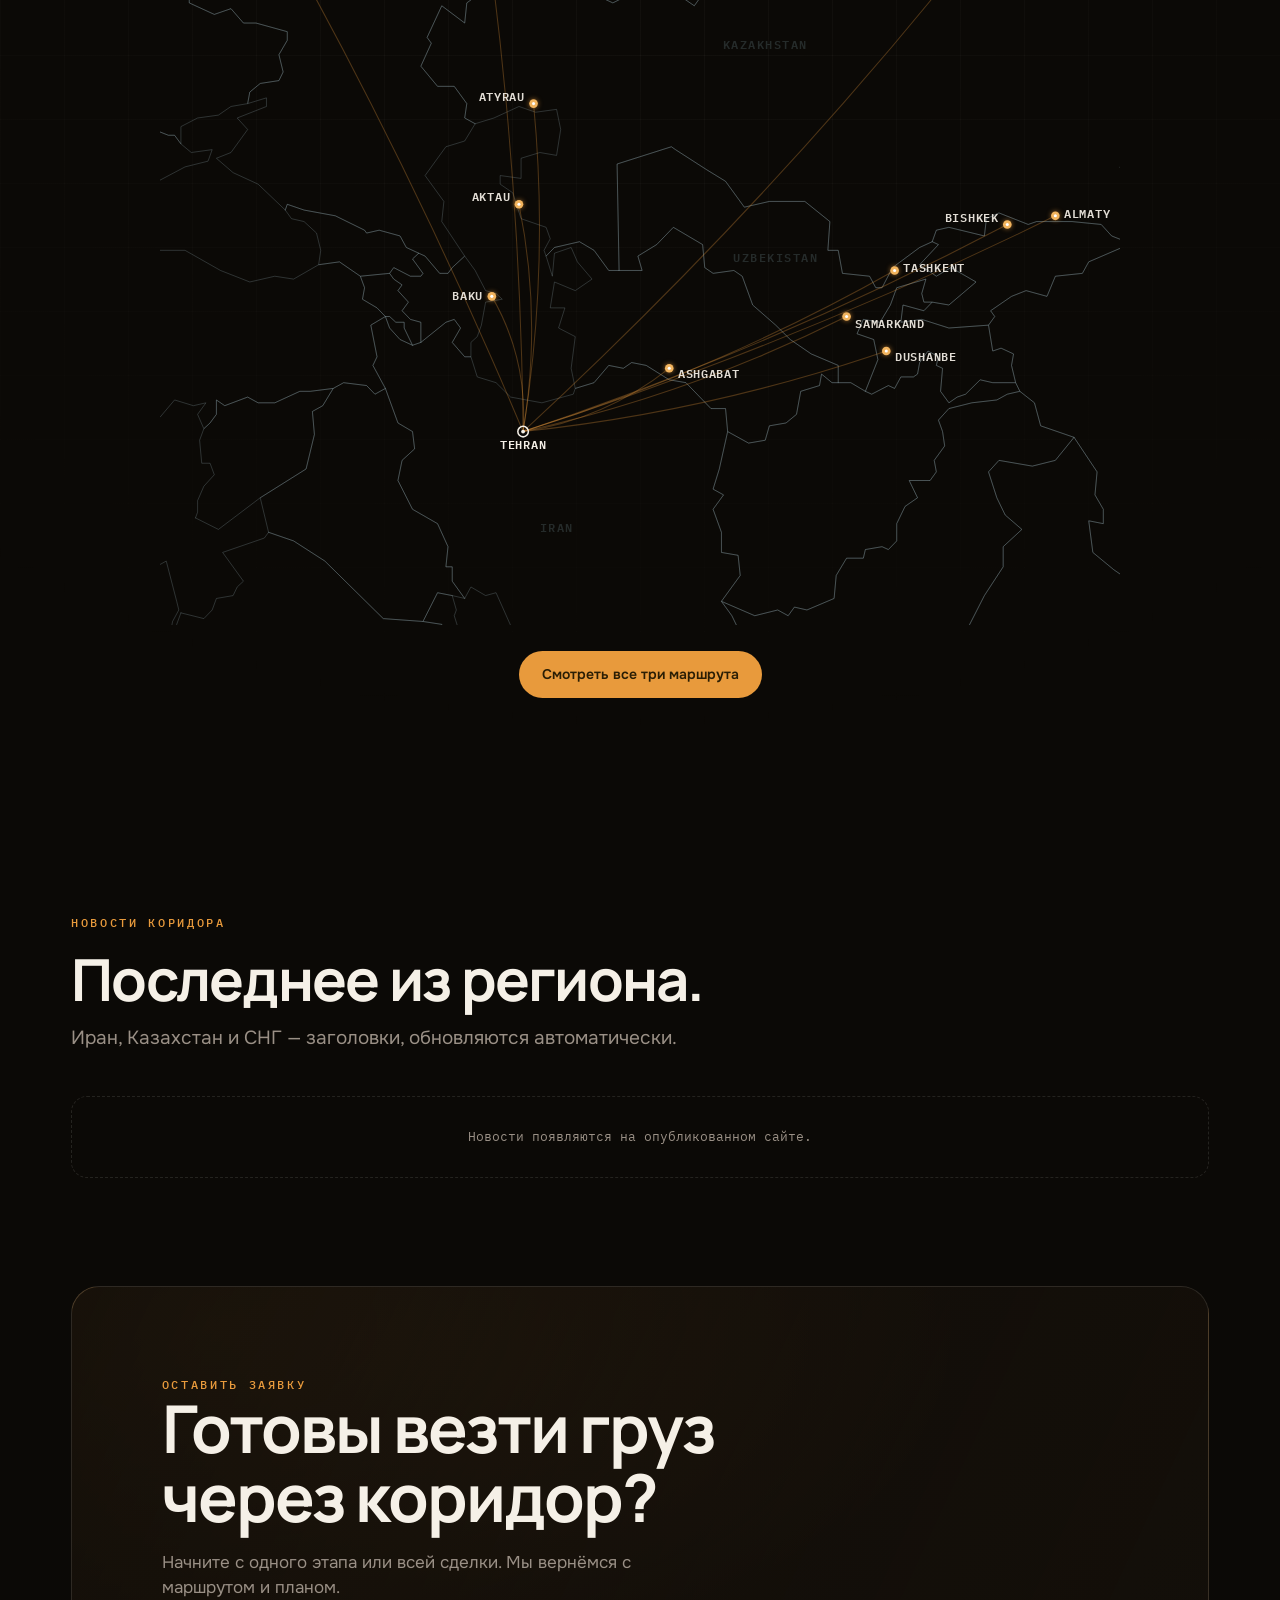
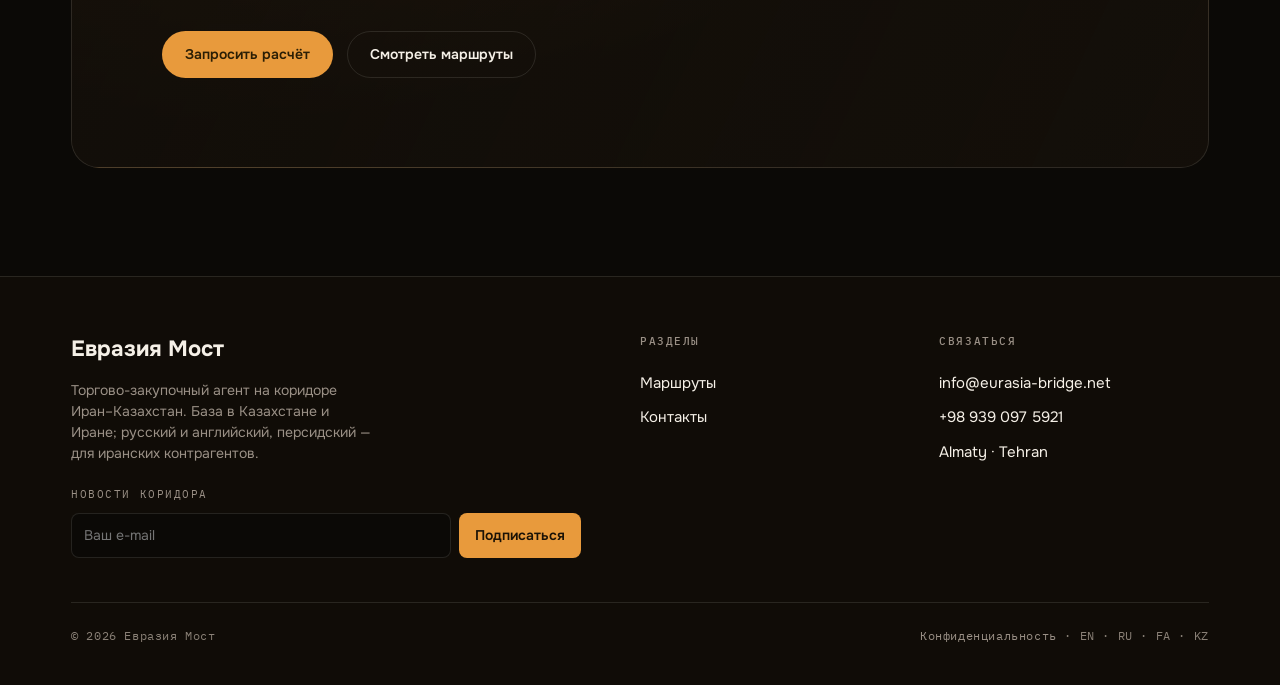
==== commit 89034422: "Reposition as sourcing & trade agent (commission-based connector) across EN/RU/FA — honest about arr" ====
--- a/index.html
+++ b/index.html
@@ -4,10 +4,10 @@
 <meta charset="utf-8" />
 <meta name="viewport" content="width=device-width, initial-scale=1" />
 <title>Eurasia Bridge — Iran–Kazakhstan logistics corridor</title>
-<meta name="description" content="Eurasia Bridge — trade & logistics operator on the Iran–Kazakhstan corridor: sourcing, transport, customs, payment and barter, from supplier to shelf.">
+<meta name="description" content="Eurasia Bridge — sourcing & trade agent on the Iran–Kazakhstan corridor: connecting vetted suppliers and buyers across sourcing, transport, customs, payment and barter, from supplier to shelf.">
 <meta property="og:type" content="website">
 <meta property="og:title" content="Eurasia Bridge — Iran–Kazakhstan logistics corridor">
-<meta property="og:description" content="Eurasia Bridge — trade & logistics operator on the Iran–Kazakhstan corridor: sourcing, transport, customs, payment and barter, from supplier to shelf.">
+<meta property="og:description" content="Eurasia Bridge — sourcing & trade agent on the Iran–Kazakhstan corridor: connecting vetted suppliers and buyers across sourcing, transport, customs, payment and barter, from supplier to shelf.">
 <meta property="og:locale" content="ru_RU">
 <meta name="twitter:card" content="summary_large_image">
 <meta property="og:url" content="https://eurasia-bridge.net/">
@@ -21,7 +21,7 @@
 <link href="https://fonts.googleapis.com/css2?family=Manrope:wght@500;600;700;800&family=Onest:wght@400;500;600;700;800&family=Vazirmatn:wght@400;600;800&family=IBM+Plex+Mono:wght@400;500&display=swap" rel="stylesheet">
 <link rel="stylesheet" href="styles.css?v=14">
 <script type="application/ld+json">
-{"@context":"https://schema.org","@type":"Organization","name":"Eurasia Bridge","url":"https://eurasia-bridge.net/","logo":"https://eurasia-bridge.net/media/og-image.jpg","image":"https://eurasia-bridge.net/media/og-image.jpg","description":"Trade & logistics operator on the Iran–Kazakhstan corridor — sourcing, transport, customs, payment and barter, from supplier to shelf.","email":"info@eurasia-bridge.net","areaServed":["KZ","IR","RU","UZ","AZ","TM"]}
+{"@context":"https://schema.org","@type":"Organization","name":"Eurasia Bridge","url":"https://eurasia-bridge.net/","logo":"https://eurasia-bridge.net/media/og-image.jpg","image":"https://eurasia-bridge.net/media/og-image.jpg","description":"Sourcing & trade agent on the Iran–Kazakhstan corridor — connecting vetted suppliers and buyers across sourcing, transport, customs, payment and barter, from supplier to shelf.","email":"info@eurasia-bridge.net","areaServed":["KZ","IR","RU","UZ","AZ","TM"]}
 </script>
 </head>
 <body>
@@ -56,7 +56,7 @@
   <div class="wrap vhero-inner">
     <div class="eyebrow" data-i18n="h_eyebrow">The Iran–Kazakhstan logistics corridor</div>
     <h1 class="vhero-h1"><span data-i18n="h_l1">One partner,</span> <span data-i18n="h_l2">from the supplier</span> <span class="gold" data-i18n="h_l3">to the shelf.</span></h1>
-    <p class="sub" data-i18n="h_sub">We run the whole transaction across the corridor — sourcing, transport, customs, payment, and barter — and put your goods on the shelf.</p>
+    <p class="sub" data-i18n="h_sub">We connect vetted suppliers and buyers across the corridor and coordinate the whole deal — sourcing, transport, customs, payment and barter — from the supplier to the shelf.</p>
     <div class="cta-row">
       <a class="btn btn-gold" href="contact.html" data-i18n="cta_quote">Get a route quote</a>
       <a class="btn btn-ghost" href="routes.html#calculator" data-i18n="h_cta1">Open the route calculator</a>
@@ -117,12 +117,12 @@
   <div class="sec-head reveal">
     <div class="eyebrow" data-i18n="ab_eyebrow">Who we are</div>
     <h2 data-i18n="ab_title">One team standing behind every shipment.</h2>
-    <p data-i18n="ab_p1">Eurasia Bridge is a trade and logistics operator built around one corridor — Iran to Kazakhstan and the wider CIS. We handle the parts that usually take four separate companies: finding and vetting the supplier, moving the cargo by rail, ferry or road, clearing customs on both sides, settling payment — including barter where a clean cash channel is hard — and placing your goods on the shelf.</p>
+    <p data-i18n="ab_p1">Eurasia Bridge is a sourcing and trade agent built around one corridor — Iran to Kazakhstan and the wider CIS. We connect the two sides of a deal and coordinate the parts that usually take four separate companies: finding and vetting the supplier, arranging transport by rail, ferry or road through vetted carriers, clearing customs on both sides, settling payment — including barter where a clean cash channel is hard — and getting your goods onto the shelf. You work with one team on a transparent commission, not a chain of intermediaries.</p>
     <p data-i18n="ab_p2" style="margin-top:1em">We are based in Kazakhstan and Iran and work in Russian, English and Persian, so both sides of the deal speak to one accountable partner instead of a chain of handoffs.</p>
   </div>
   <div class="grid-3 reveal" style="margin-top:44px">
     <div class="ab-point"><h4 data-i18n="ab_pt1_h">One point of accountability</h4><p data-i18n="ab_pt1_p">From the supplier's gate to the retail shelf — one contract, one team.</p></div>
-    <div class="ab-point"><h4 data-i18n="ab_pt2_h">Both-sides customs</h4><p data-i18n="ab_pt2_p">EAEU certification and origin paperwork handled in-house, on both borders.</p></div>
+    <div class="ab-point"><h4 data-i18n="ab_pt2_h">Both-sides customs</h4><p data-i18n="ab_pt2_p">EAEU certification and origin paperwork arranged on both borders through vetted brokers.</p></div>
     <div class="ab-point"><h4 data-i18n="ab_pt3_h">Corridor specialists</h4><p data-i18n="ab_pt3_p">Rail, Caspian ferry and road — the route chosen for your cargo, not a default.</p></div>
   </div>
   <!-- TODO (client / legal): add only VERIFIABLE facts here if wanted — year founded, registered entity name + BIN, real offices, track record. Do not add any claim you cannot prove. -->
@@ -183,7 +183,7 @@
   <div class="foot-grid">
     <div class="foot-brand">
       <span data-i18n="brand">Eurasia Bridge</span>
-      <p data-i18n="f_tag">A trading & logistics operator on the Iran–Kazakhstan corridor.</p>
+      <p data-i18n="f_tag">A sourcing & trade agent on the Iran–Kazakhstan corridor.</p>
       <form class="foot-sub"><label data-i18n="sub_h">Corridor updates</label><div class="foot-sub-row"><input type="email" name="email" data-i18n-ph="sub_ph" placeholder="Your email" aria-label="Email" required><button type="submit" data-i18n="sub_btn">Subscribe</button></div><input type="text" class="hp" tabindex="-1" autocomplete="off" aria-hidden="true"><p class="foot-sub-note" hidden></p></form>
     </div>
     <div class="foot-col"><h5 data-i18n="f_explore">Explore</h5>
@@ -201,6 +201,6 @@
 </div></footer>
 
 <script src="geo.js?v=1"></script>
-<script src="app.js?v=34"></script>
+<script src="app.js?v=35"></script>
 </body>
 </html>
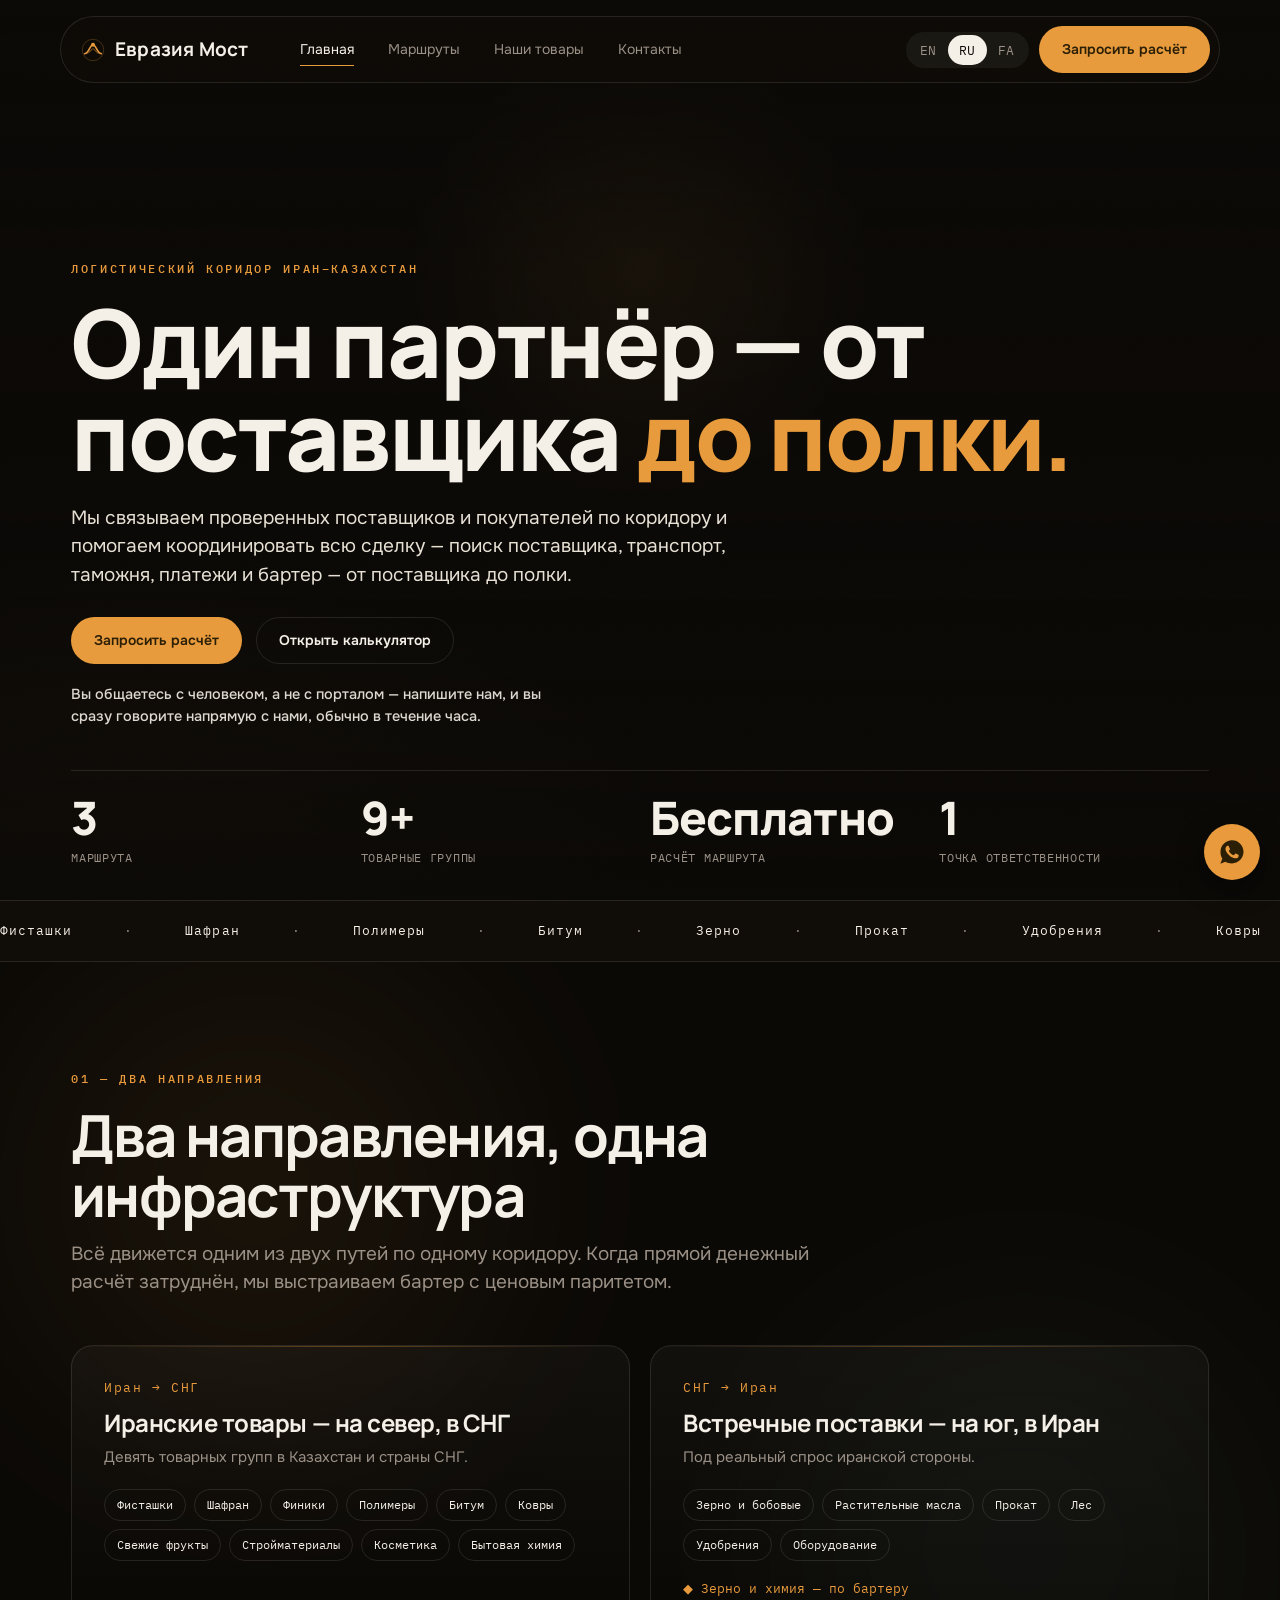
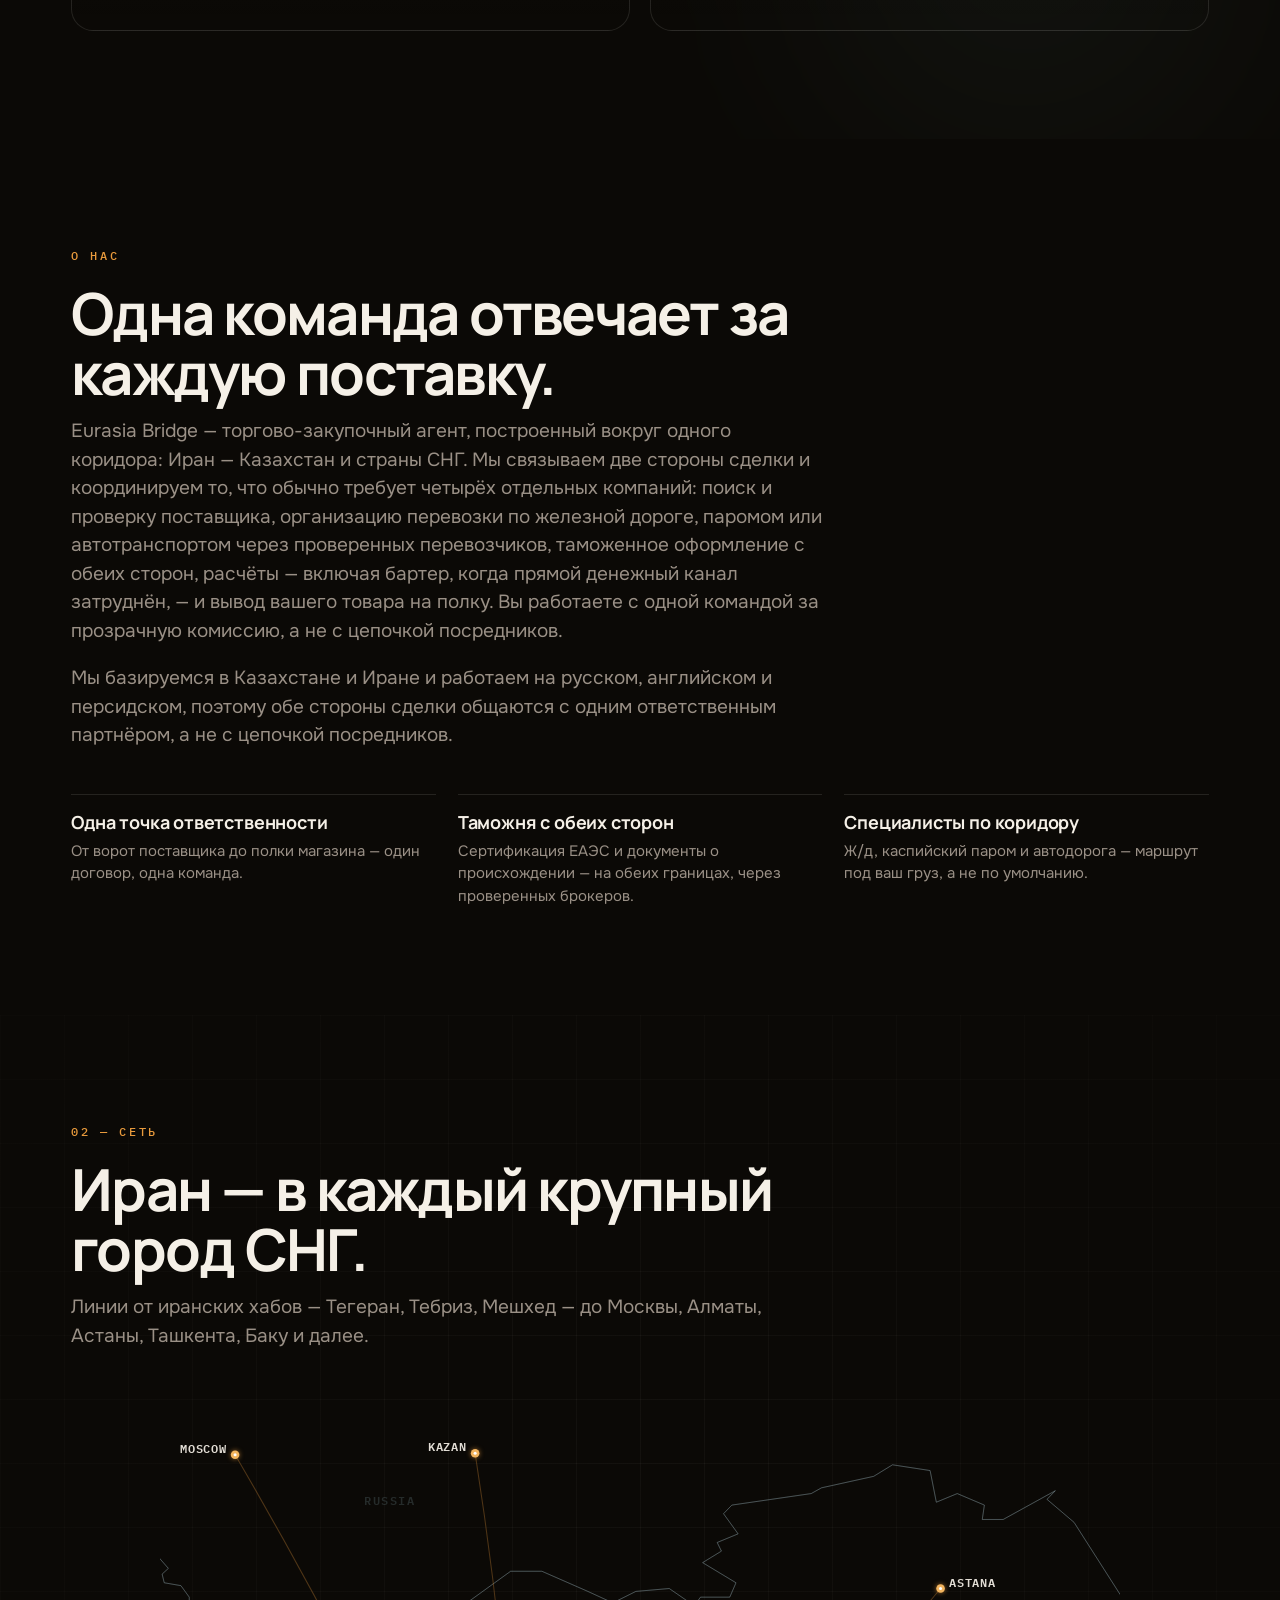
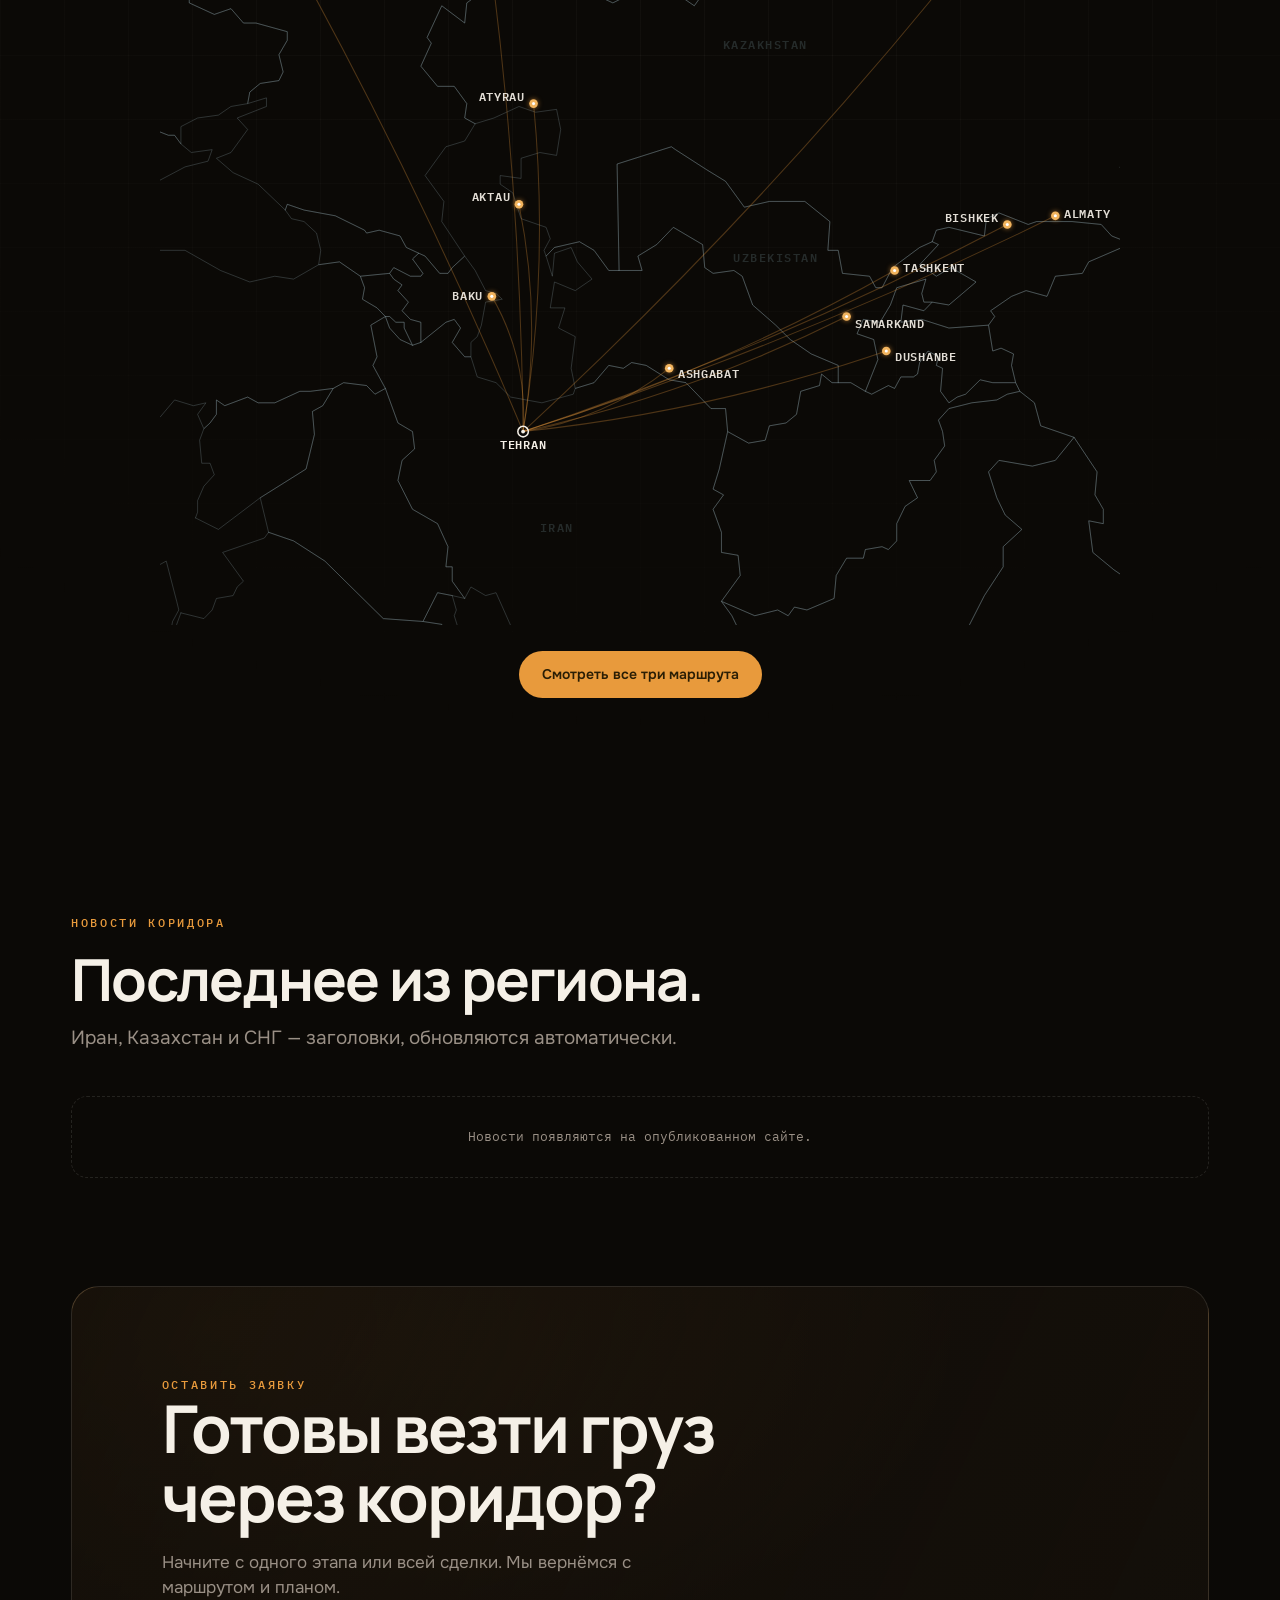
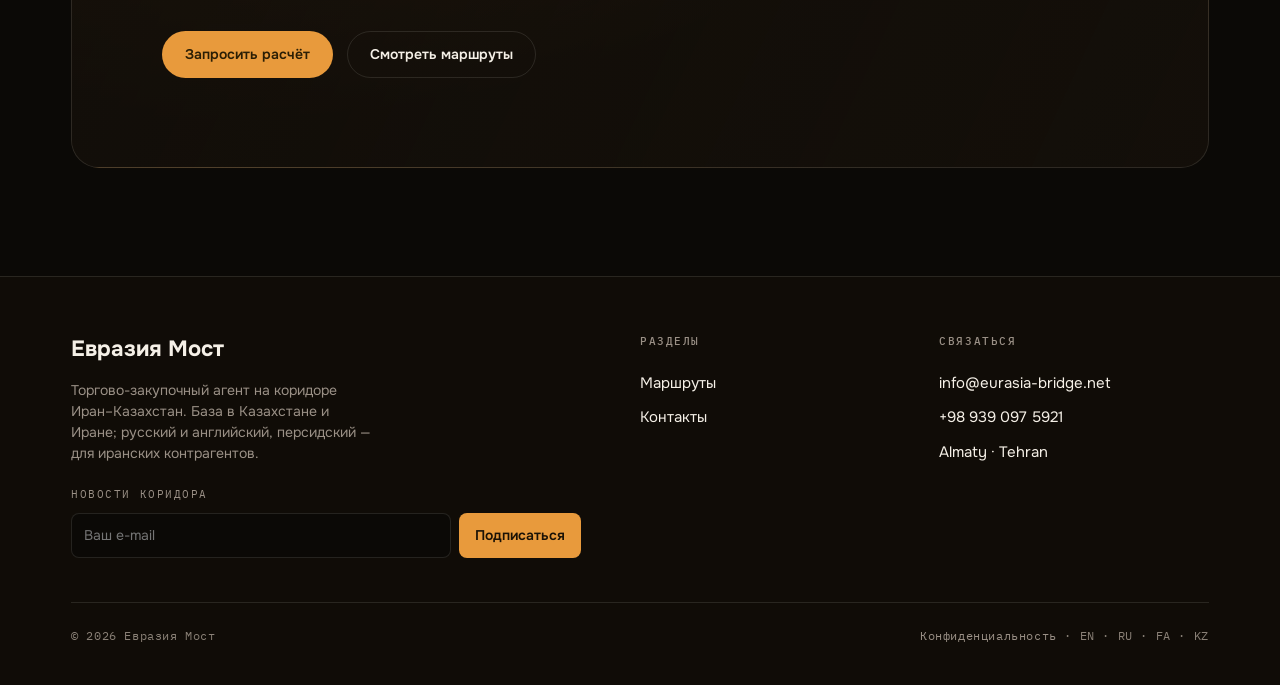
==== commit 4ed8d72c: "Honesty pass: 'connect + help coordinate via trusted partners' (not end-to-end); drop 'within one bu" ====
--- a/index.html
+++ b/index.html
@@ -56,7 +56,7 @@
   <div class="wrap vhero-inner">
     <div class="eyebrow" data-i18n="h_eyebrow">The Iran–Kazakhstan logistics corridor</div>
     <h1 class="vhero-h1"><span data-i18n="h_l1">One partner,</span> <span data-i18n="h_l2">from the supplier</span> <span class="gold" data-i18n="h_l3">to the shelf.</span></h1>
-    <p class="sub" data-i18n="h_sub">We connect vetted suppliers and buyers across the corridor and coordinate the whole deal — sourcing, transport, customs, payment and barter — from the supplier to the shelf.</p>
+    <p class="sub" data-i18n="h_sub">We connect vetted suppliers and buyers across the corridor and help coordinate the whole deal — sourcing, transport, customs, payment and barter — from the supplier to the shelf.</p>
     <div class="cta-row">
       <a class="btn btn-gold" href="contact.html" data-i18n="cta_quote">Get a route quote</a>
       <a class="btn btn-ghost" href="routes.html#calculator" data-i18n="h_cta1">Open the route calculator</a>
@@ -65,7 +65,7 @@
     <div class="vhero-stats">
       <div class="vstat"><div class="n" data-i18n="st1n">3</div><div class="l" data-i18n="st1l">routes</div></div>
       <div class="vstat"><div class="n">9+</div><div class="l" data-i18n="vb_groups">product groups</div></div>
-      <div class="vstat"><div class="n" data-i18n="st2n">1 day</div><div class="l" data-i18n="st2l">to a quote</div></div>
+      <div class="vstat"><div class="n" data-i18n="st2n">Free</div><div class="l" data-i18n="st2l">route quote</div></div>
       <div class="vstat"><div class="n" data-i18n="st3n">1</div><div class="l" data-i18n="st3l">point of accountability</div></div>
     </div>
   </div>
@@ -201,6 +201,6 @@
 </div></footer>
 
 <script src="geo.js?v=1"></script>
-<script src="app.js?v=35"></script>
+<script src="app.js?v=36"></script>
 </body>
 </html>
